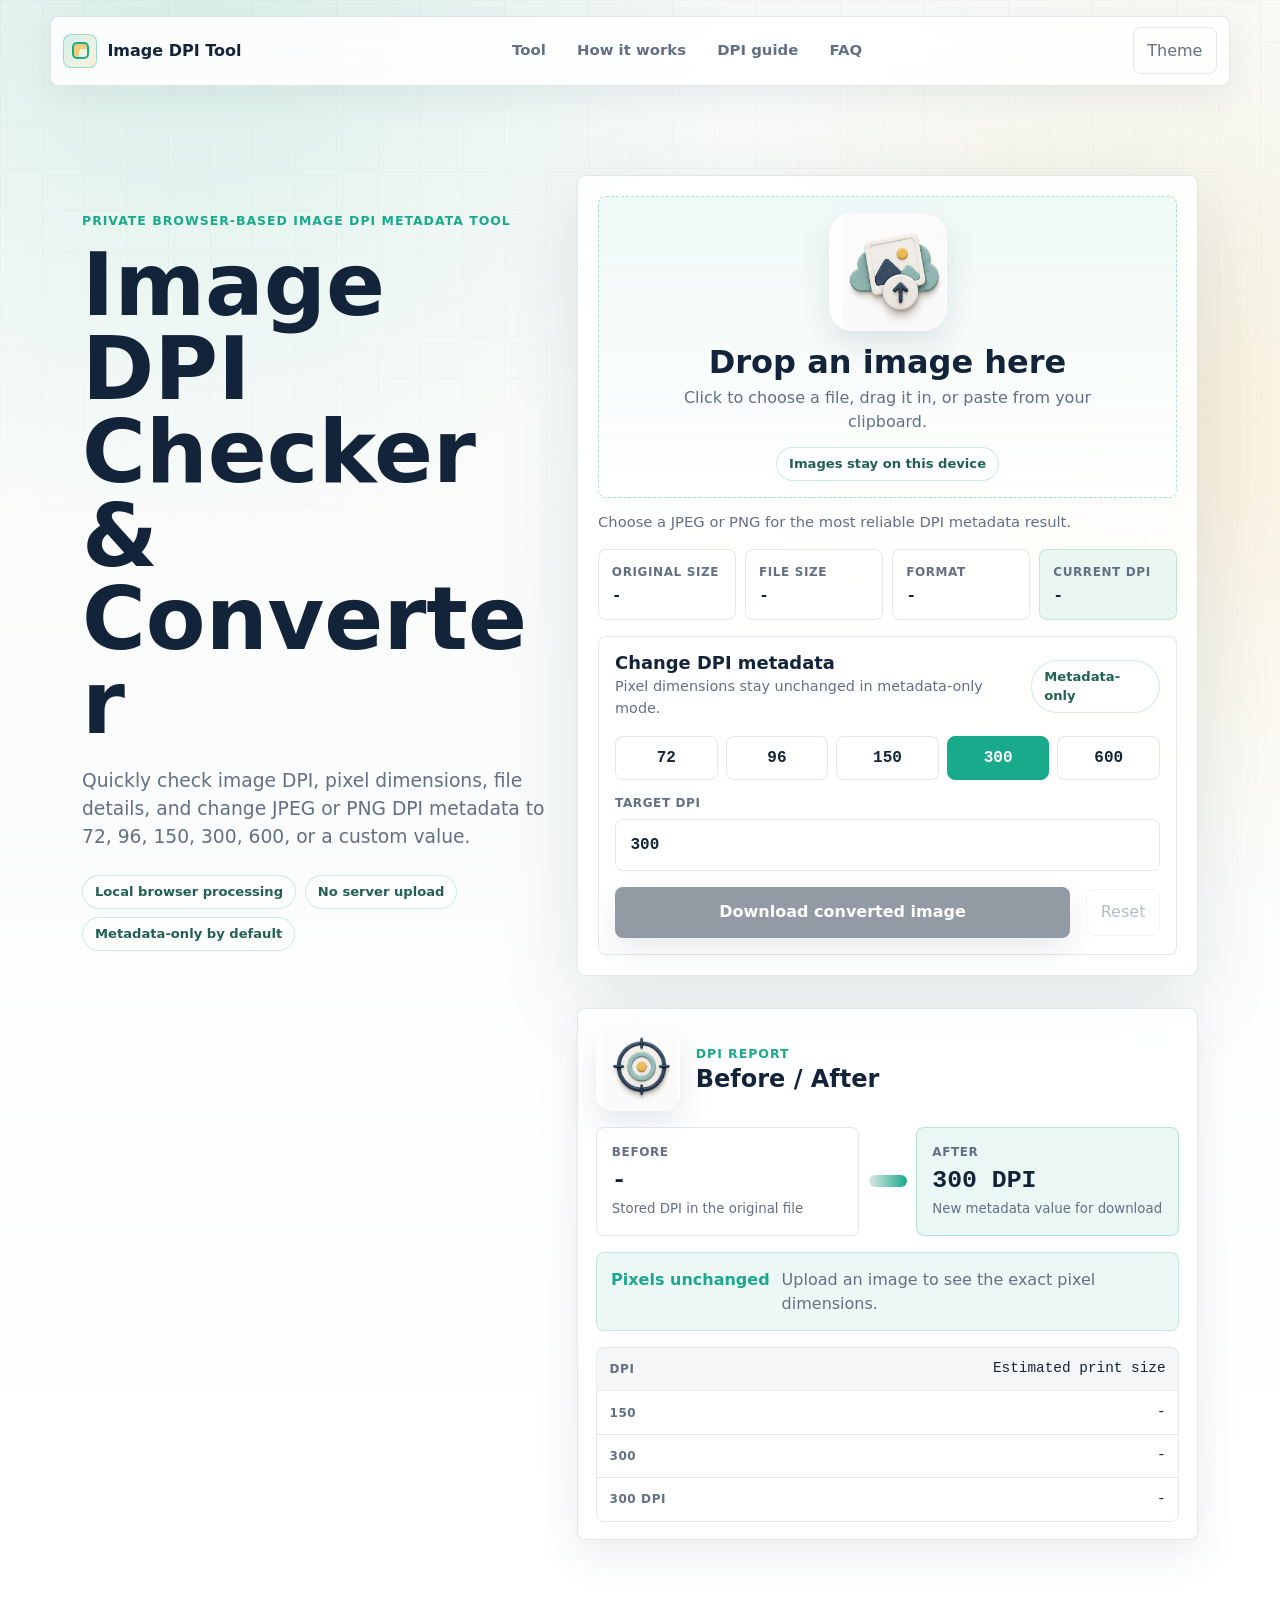
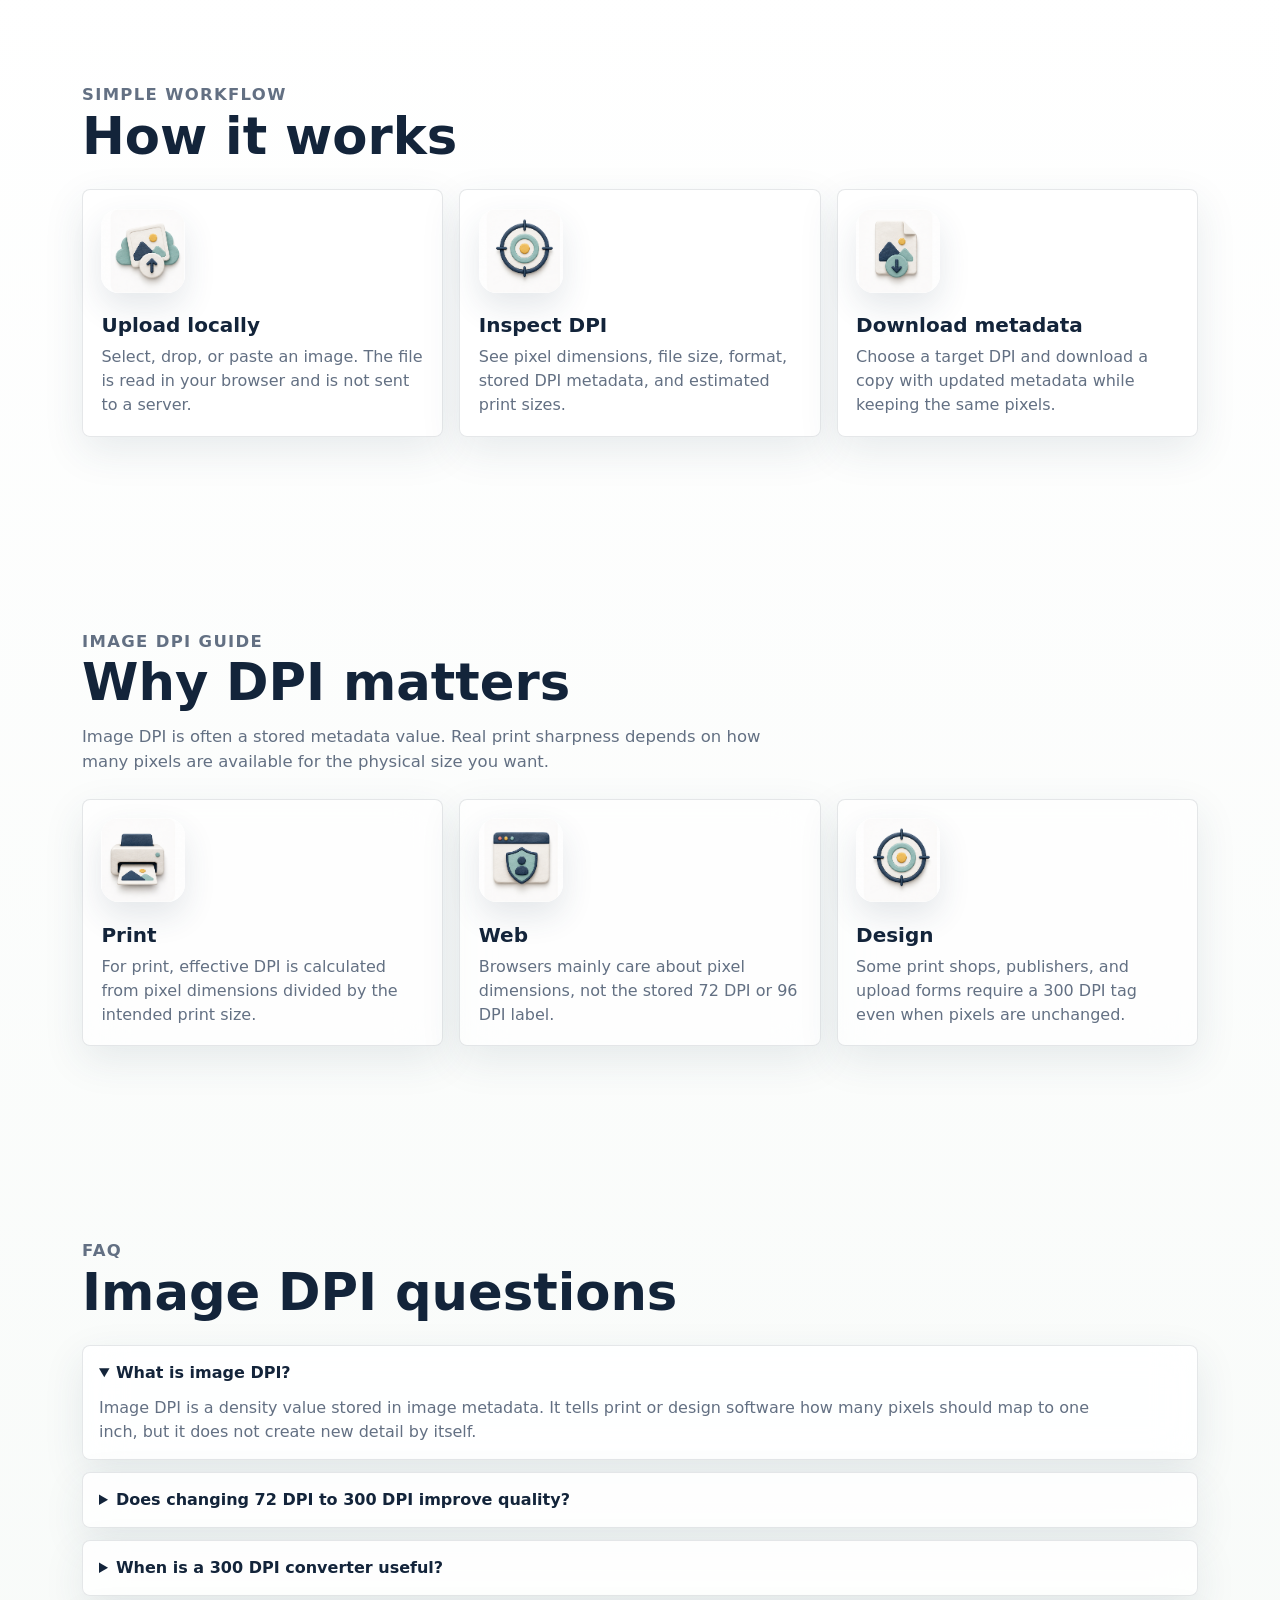
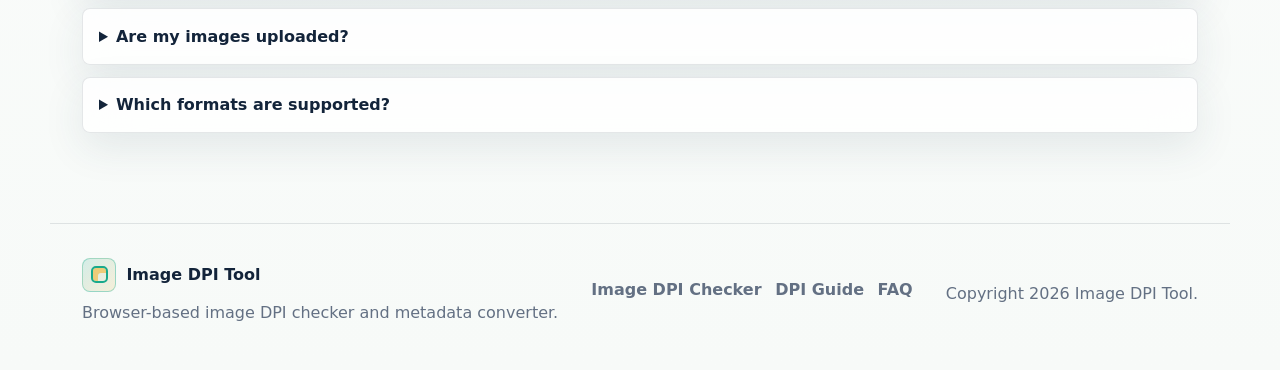
==== index.html @ 34517207 "first commit" ====
<!doctype html>
<html lang="en">
  <head>
    <meta charset="utf-8" />
    <meta name="viewport" content="width=device-width, initial-scale=1" />
    <title>Image DPI Checker & Converter - Browser Based Image DPI Tool</title>
    <meta
      name="description"
      content="Check image DPI, pixel size, print size, and change JPEG or PNG DPI metadata in your browser. Private, fast, and no upload required."
    />
    <meta name="robots" content="index,follow" />
    <meta property="og:title" content="Image DPI Checker & Converter" />
    <meta
      property="og:description"
      content="Check and change image DPI metadata locally in your browser."
    />
    <meta property="og:type" content="website" />
    <link rel="preload" href="assets/icons/upload-image.png" as="image" />
    <link rel="stylesheet" href="assets/styles.css" />
  </head>
  <body>
    <a class="skip-link" href="#tool">Skip to image DPI tool</a>

    <header class="site-header">
      <nav class="nav-shell" aria-label="Main navigation">
        <a class="brand" href="#" aria-label="Image DPI Tool home">
          <span class="brand-mark" aria-hidden="true">
            <span></span>
          </span>
          <span>Image DPI Tool</span>
        </a>
        <div class="nav-links" aria-label="Page sections">
          <a href="#tool">Tool</a>
          <a href="#how">How it works</a>
          <a href="#dpi">DPI guide</a>
          <a href="#faq">FAQ</a>
        </div>
        <button class="theme-button" type="button" id="themeToggle" aria-label="Toggle dark theme">
          Theme
        </button>
      </nav>
    </header>

    <main>
      <section class="hero-section" id="tool" aria-labelledby="heroTitle">
        <div class="hero-copy reveal">
          <p class="eyebrow">Private browser-based image DPI metadata tool</p>
          <h1 id="heroTitle">Image DPI Checker &amp; Converter</h1>
          <p class="hero-lede">
            Quickly check image DPI, pixel dimensions, file details, and change JPEG or PNG DPI metadata to
            72, 96, 150, 300, 600, or a custom value.
          </p>
          <div class="trust-row" aria-label="Privacy and processing details">
            <span>Local browser processing</span>
            <span>No server upload</span>
            <span>Metadata-only by default</span>
          </div>
        </div>

        <section class="tool-card reveal" aria-label="Upload image DPI tool">
          <div
            class="drop-zone"
            id="dropZone"
            tabindex="0"
            role="button"
            aria-label="Choose, drop, or paste an image"
          >
            <input id="fileInput" type="file" accept="image/*" hidden />
            <div class="upload-empty" id="uploadEmpty">
              <span class="art-icon art-upload" aria-hidden="true"></span>
              <div>
                <h2>Drop an image here</h2>
                <p>Click to choose a file, drag it in, or paste from your clipboard.</p>
              </div>
              <span class="privacy-chip">Images stay on this device</span>
            </div>
            <div class="upload-preview is-hidden" id="uploadPreview">
              <img id="previewImage" alt="Selected image preview" />
              <div class="preview-copy">
                <span class="file-name" id="fileName">No file selected</span>
                <span class="file-note" id="fileNote">Ready to inspect image DPI metadata.</span>
              </div>
            </div>
          </div>

          <div class="status-line" id="statusLine" role="status" aria-live="polite">
            Choose a JPEG or PNG for the most reliable DPI metadata result.
          </div>

          <div class="metrics-grid" aria-label="Image information">
            <div class="metric">
              <span>Original size</span>
              <strong id="dimensionValue">-</strong>
            </div>
            <div class="metric">
              <span>File size</span>
              <strong id="fileSizeValue">-</strong>
            </div>
            <div class="metric">
              <span>Format</span>
              <strong id="formatValue">-</strong>
            </div>
            <div class="metric metric-accent">
              <span>Current DPI</span>
              <strong id="dpiValue">-</strong>
            </div>
          </div>

          <div class="convert-panel">
            <div class="panel-heading">
              <div>
                <h2>Change DPI metadata</h2>
                <p>Pixel dimensions stay unchanged in metadata-only mode.</p>
              </div>
              <span class="mode-pill">Metadata-only</span>
            </div>

            <div class="dpi-controls" aria-label="Target DPI presets">
              <button class="dpi-preset" type="button" data-dpi="72">72</button>
              <button class="dpi-preset" type="button" data-dpi="96">96</button>
              <button class="dpi-preset" type="button" data-dpi="150">150</button>
              <button class="dpi-preset is-active" type="button" data-dpi="300">300</button>
              <button class="dpi-preset" type="button" data-dpi="600">600</button>
            </div>

            <label class="dpi-input-wrap" for="dpiInput">
              <span>Target DPI</span>
              <input id="dpiInput" type="number" inputmode="numeric" min="1" max="2400" value="300" />
            </label>

            <div class="action-row">
              <button class="primary-button" type="button" id="downloadButton" disabled>
                Download converted image
              </button>
              <button class="ghost-button" type="button" id="resetButton" disabled>Reset</button>
            </div>
          </div>
        </section>

        <section class="result-card reveal" aria-label="Before and after DPI result">
          <div class="result-head">
            <span class="art-icon art-target" aria-hidden="true"></span>
            <div>
              <p class="eyebrow">DPI report</p>
              <h2>Before / After</h2>
            </div>
          </div>

          <div class="compare-grid">
            <div class="compare-box">
              <span>Before</span>
              <strong id="beforeDpi">-</strong>
              <small>Stored DPI in the original file</small>
            </div>
            <div class="compare-arrow" aria-hidden="true"></div>
            <div class="compare-box compare-after">
              <span>After</span>
              <strong id="afterDpi">300 DPI</strong>
              <small>New metadata value for download</small>
            </div>
          </div>

          <div class="truth-note">
            <strong>Pixels unchanged</strong>
            <span id="pixelTruth">Upload an image to see the exact pixel dimensions.</span>
          </div>

          <div class="print-table" aria-label="Estimated print sizes">
            <div class="print-row print-heading">
              <span>DPI</span>
              <span>Estimated print size</span>
            </div>
            <div class="print-row">
              <span>150</span>
              <span id="print150">-</span>
            </div>
            <div class="print-row">
              <span>300</span>
              <span id="print300">-</span>
            </div>
            <div class="print-row">
              <span id="targetPrintLabel">Target</span>
              <span id="printTarget">-</span>
            </div>
          </div>
        </section>
      </section>

      <section class="content-section process-section" id="how" aria-labelledby="howTitle">
        <div class="section-heading reveal">
          <p class="eyebrow">Simple workflow</p>
          <h2 id="howTitle">How it works</h2>
        </div>
        <div class="step-grid">
          <article class="info-card reveal">
            <span class="art-icon art-upload" aria-hidden="true"></span>
            <h3>Upload locally</h3>
            <p>Select, drop, or paste an image. The file is read in your browser and is not sent to a server.</p>
          </article>
          <article class="info-card reveal">
            <span class="art-icon art-target" aria-hidden="true"></span>
            <h3>Inspect DPI</h3>
            <p>See pixel dimensions, file size, format, stored DPI metadata, and estimated print sizes.</p>
          </article>
          <article class="info-card reveal">
            <span class="art-icon art-download" aria-hidden="true"></span>
            <h3>Download metadata</h3>
            <p>Choose a target DPI and download a copy with updated metadata while keeping the same pixels.</p>
          </article>
        </div>
      </section>

      <section class="content-section split-section" id="dpi" aria-labelledby="dpiTitle">
        <div class="section-heading reveal">
          <p class="eyebrow">Image DPI guide</p>
          <h2 id="dpiTitle">Why DPI matters</h2>
          <p>
            Image DPI is often a stored metadata value. Real print sharpness depends on how many pixels are
            available for the physical size you want.
          </p>
        </div>
        <div class="use-grid">
          <article class="use-card reveal">
            <span class="art-icon art-print" aria-hidden="true"></span>
            <h3>Print</h3>
            <p>For print, effective DPI is calculated from pixel dimensions divided by the intended print size.</p>
          </article>
          <article class="use-card reveal">
            <span class="art-icon art-privacy" aria-hidden="true"></span>
            <h3>Web</h3>
            <p>Browsers mainly care about pixel dimensions, not the stored 72 DPI or 96 DPI label.</p>
          </article>
          <article class="use-card reveal">
            <span class="art-icon art-target" aria-hidden="true"></span>
            <h3>Design</h3>
            <p>Some print shops, publishers, and upload forms require a 300 DPI tag even when pixels are unchanged.</p>
          </article>
        </div>
      </section>

      <section class="content-section faq-section" id="faq" aria-labelledby="faqTitle">
        <div class="section-heading reveal">
          <p class="eyebrow">FAQ</p>
          <h2 id="faqTitle">Image DPI questions</h2>
        </div>
        <div class="faq-list">
          <details class="reveal" open>
            <summary>What is image DPI?</summary>
            <p>
              Image DPI is a density value stored in image metadata. It tells print or design software how many
              pixels should map to one inch, but it does not create new detail by itself.
            </p>
          </details>
          <details class="reveal">
            <summary>Does changing 72 DPI to 300 DPI improve quality?</summary>
            <p>
              No. Metadata-only DPI conversion changes the label, not the pixels. A sharper print usually needs
              more pixels or a smaller physical print size.
            </p>
          </details>
          <details class="reveal">
            <summary>When is a 300 DPI converter useful?</summary>
            <p>
              It is useful when a printer, submission form, or design workflow requires a 300 DPI metadata tag and
              your image already has enough pixels for the intended print size.
            </p>
          </details>
          <details class="reveal">
            <summary>Are my images uploaded?</summary>
            <p>
              No. This page reads and rewrites supported image files in the browser. The image does not need to
              leave your device.
            </p>
          </details>
          <details class="reveal">
            <summary>Which formats are supported?</summary>
            <p>
              DPI checking works best for JPEG and PNG. Metadata-only DPI conversion currently supports JPEG and
              PNG. Other formats can be previewed, but DPI metadata may not be reliably readable in the browser.
            </p>
          </details>
        </div>
      </section>
    </main>

    <footer class="site-footer">
      <div>
        <a class="brand footer-brand" href="#">
          <span class="brand-mark" aria-hidden="true"><span></span></span>
          <span>Image DPI Tool</span>
        </a>
        <p>Browser-based image DPI checker and metadata converter.</p>
      </div>
      <div class="footer-links">
        <a href="#tool">Image DPI Checker</a>
        <a href="#dpi">DPI Guide</a>
        <a href="#faq">FAQ</a>
      </div>
      <p class="copyright">Copyright <span id="year"></span> Image DPI Tool.</p>
    </footer>

    <script src="assets/vendor/gsap.min.js"></script>
    <script src="assets/dpi-tools.js"></script>
    <script src="assets/app.js"></script>
  </body>
</html>
---- assets/styles.css ----
:root {
  color-scheme: light;
  --bg: #f7faf8;
  --bg-2: #eef8f4;
  --surface: rgba(255, 255, 255, 0.84);
  --surface-strong: #ffffff;
  --ink: #13243a;
  --muted: #637083;
  --soft: #dce8e3;
  --line: rgba(19, 36, 58, 0.11);
  --accent: #19a98b;
  --accent-2: #f1b93f;
  --accent-3: #e77f69;
  --shadow: 0 24px 80px rgba(38, 66, 91, 0.13);
  --shadow-soft: 0 14px 40px rgba(38, 66, 91, 0.1);
  --radius: 8px;
  --font: ui-sans-serif, system-ui, -apple-system, BlinkMacSystemFont, "Segoe UI", sans-serif;
  --mono: "SFMono-Regular", Consolas, "Liberation Mono", monospace;
}

:root.theme-dark {
  color-scheme: dark;
  --bg: #101823;
  --bg-2: #12251f;
  --surface: rgba(20, 31, 43, 0.84);
  --surface-strong: #162231;
  --ink: #f4f8fb;
  --muted: #b3c0ca;
  --soft: #243648;
  --line: rgba(255, 255, 255, 0.13);
  --accent: #54d6ba;
  --accent-2: #ffd36a;
  --accent-3: #ff9b84;
  --shadow: 0 24px 90px rgba(0, 0, 0, 0.3);
  --shadow-soft: 0 14px 48px rgba(0, 0, 0, 0.24);
}

* {
  box-sizing: border-box;
}

html {
  scroll-behavior: smooth;
}

body {
  margin: 0;
  min-width: 320px;
  background:
    radial-gradient(circle at 15% 0%, rgba(25, 169, 139, 0.13), transparent 34rem),
    radial-gradient(circle at 90% 12%, rgba(241, 185, 63, 0.16), transparent 30rem),
    linear-gradient(180deg, var(--bg) 0%, #ffffff 44%, var(--bg) 100%);
  color: var(--ink);
  font-family: var(--font);
  line-height: 1.5;
  text-rendering: optimizeLegibility;
}

body::before {
  position: fixed;
  inset: 0;
  z-index: -1;
  pointer-events: none;
  content: "";
  background-image:
    linear-gradient(rgba(19, 36, 58, 0.025) 1px, transparent 1px),
    linear-gradient(90deg, rgba(19, 36, 58, 0.025) 1px, transparent 1px);
  background-size: 42px 42px;
  mask-image: linear-gradient(to bottom, black, transparent 76%);
}

a {
  color: inherit;
  text-decoration: none;
}

button,
input {
  font: inherit;
}

button {
  cursor: pointer;
}

button:focus-visible,
input:focus-visible,
a:focus-visible,
.drop-zone:focus-visible,
summary:focus-visible {
  outline: 3px solid rgba(25, 169, 139, 0.45);
  outline-offset: 3px;
}

.skip-link {
  position: fixed;
  left: 1rem;
  top: 1rem;
  z-index: 100;
  transform: translateY(-150%);
  border-radius: var(--radius);
  background: var(--ink);
  color: var(--surface-strong);
  padding: 0.7rem 1rem;
}

.skip-link:focus {
  transform: translateY(0);
}

.site-header {
  position: sticky;
  top: 0;
  z-index: 50;
  padding: 1rem clamp(1rem, 3vw, 2rem) 0;
}

.nav-shell {
  display: flex;
  align-items: center;
  justify-content: space-between;
  gap: 1rem;
  max-width: 1180px;
  margin: 0 auto;
  border: 1px solid var(--line);
  border-radius: var(--radius);
  background: var(--surface);
  box-shadow: 0 10px 36px rgba(38, 66, 91, 0.08);
  padding: 0.65rem 0.75rem;
  backdrop-filter: blur(18px);
  -webkit-backdrop-filter: blur(18px);
}

.brand {
  display: inline-flex;
  align-items: center;
  gap: 0.65rem;
  min-height: 44px;
  color: var(--ink);
  font-weight: 800;
  letter-spacing: 0;
}

.brand-mark {
  display: grid;
  place-items: center;
  width: 34px;
  height: 34px;
  border: 1px solid rgba(25, 169, 139, 0.35);
  border-radius: 8px;
  background: linear-gradient(135deg, rgba(25, 169, 139, 0.16), rgba(241, 185, 63, 0.17));
}

.brand-mark span {
  width: 17px;
  height: 17px;
  border: 2px solid var(--accent);
  border-radius: 5px;
  box-shadow: inset 5px 5px 0 rgba(241, 185, 63, 0.64);
}

.nav-links {
  display: flex;
  align-items: center;
  gap: 0.25rem;
  color: var(--muted);
  font-size: 0.93rem;
  font-weight: 650;
}

.nav-links a,
.theme-button,
.ghost-button {
  min-height: 44px;
  border: 0;
  border-radius: var(--radius);
  background: transparent;
  color: inherit;
  padding: 0.65rem 0.85rem;
  transition: background 180ms ease, color 180ms ease, transform 180ms ease;
}

.nav-links a:hover,
.theme-button:hover,
.ghost-button:hover {
  background: rgba(25, 169, 139, 0.09);
  color: var(--ink);
}

.theme-button {
  border: 1px solid var(--line);
  color: var(--muted);
}

.hero-section {
  display: grid;
  grid-template-columns: minmax(0, 0.88fr) minmax(360px, 1.18fr);
  gap: clamp(1rem, 3vw, 2rem);
  align-items: start;
  max-width: 1180px;
  margin: 0 auto;
  padding: clamp(3rem, 7vw, 6rem) clamp(1rem, 3vw, 2rem) 2.5rem;
}

.hero-copy {
  align-self: center;
  padding-top: 0.75rem;
}

.eyebrow {
  margin: 0 0 0.85rem;
  color: var(--accent);
  font-size: 0.78rem;
  font-weight: 800;
  letter-spacing: 0.08em;
  text-transform: uppercase;
}

h1,
h2,
h3,
p {
  overflow-wrap: anywhere;
}

h1 {
  max-width: 10ch;
  margin: 0;
  color: var(--ink);
  font-size: clamp(2.9rem, 6.8vw, 5.9rem);
  line-height: 0.96;
  letter-spacing: 0;
}

.hero-lede {
  max-width: 34rem;
  margin: 1.35rem 0 1.45rem;
  color: var(--muted);
  font-size: clamp(1.02rem, 1.7vw, 1.17rem);
}

.trust-row {
  display: flex;
  flex-wrap: wrap;
  gap: 0.55rem;
}

.trust-row span,
.privacy-chip,
.mode-pill {
  display: inline-flex;
  align-items: center;
  min-height: 34px;
  border: 1px solid rgba(25, 169, 139, 0.22);
  border-radius: 999px;
  background: rgba(255, 255, 255, 0.65);
  color: #216052;
  padding: 0.35rem 0.75rem;
  font-size: 0.82rem;
  font-weight: 750;
}

:root.theme-dark .trust-row span,
:root.theme-dark .privacy-chip,
:root.theme-dark .mode-pill {
  background: rgba(84, 214, 186, 0.09);
  color: #b9fff1;
}

.tool-card,
.result-card,
.info-card,
.use-card,
.faq-list details {
  border: 1px solid var(--line);
  border-radius: var(--radius);
  background: var(--surface);
  box-shadow: var(--shadow-soft);
  backdrop-filter: blur(20px);
  -webkit-backdrop-filter: blur(20px);
}

.tool-card {
  padding: clamp(1rem, 2vw, 1.25rem);
  box-shadow: var(--shadow);
}

.drop-zone {
  min-height: 294px;
  border: 1.5px dashed rgba(25, 169, 139, 0.34);
  border-radius: var(--radius);
  background:
    linear-gradient(180deg, rgba(25, 169, 139, 0.07), transparent),
    rgba(255, 255, 255, 0.62);
  padding: 1rem;
  transition: border-color 200ms ease, background 200ms ease, transform 200ms ease, box-shadow 200ms ease;
}

.drop-zone:hover,
.drop-zone.is-dragging {
  border-color: var(--accent);
  background:
    linear-gradient(180deg, rgba(25, 169, 139, 0.12), transparent),
    rgba(255, 255, 255, 0.78);
  box-shadow: inset 0 0 0 1px rgba(25, 169, 139, 0.12);
  transform: translateY(-2px);
}

.upload-empty,
.upload-preview {
  display: grid;
  min-height: 262px;
  place-items: center;
  text-align: center;
}

.upload-empty {
  gap: 0.85rem;
}

.upload-empty h2 {
  margin: 0;
  font-size: clamp(1.45rem, 3vw, 2rem);
  line-height: 1.1;
}

.upload-empty p,
.status-line,
.panel-heading p,
.compare-box small,
.truth-note span,
.section-heading p,
.info-card p,
.use-card p,
.faq-list p,
.site-footer p {
  color: var(--muted);
}

.upload-empty p {
  max-width: 28rem;
  margin: 0.35rem auto 0;
}

.upload-preview {
  grid-template-columns: minmax(0, 190px) minmax(0, 1fr);
  gap: 1rem;
  min-height: 262px;
  text-align: left;
}

.upload-preview img {
  width: 100%;
  aspect-ratio: 1;
  border-radius: var(--radius);
  object-fit: cover;
  border: 1px solid var(--line);
  background: var(--surface-strong);
}

.preview-copy {
  min-width: 0;
}

.file-name {
  display: block;
  color: var(--ink);
  font-weight: 850;
}

.file-note {
  display: block;
  margin-top: 0.45rem;
  color: var(--muted);
}

.is-hidden {
  display: none !important;
}

.status-line {
  min-height: 22px;
  margin: 0.8rem 0 1rem;
  font-size: 0.92rem;
}

.status-line[data-tone="success"] {
  color: #247a67;
}

.status-line[data-tone="error"] {
  color: #b84d3d;
}

.metrics-grid {
  display: grid;
  grid-template-columns: repeat(4, minmax(0, 1fr));
  gap: 0.6rem;
}

.metric {
  min-width: 0;
  border: 1px solid var(--line);
  border-radius: var(--radius);
  background: rgba(255, 255, 255, 0.58);
  padding: 0.8rem;
}

.metric span,
.compare-box span,
.print-row span:first-child,
.dpi-input-wrap span {
  display: block;
  color: var(--muted);
  font-size: 0.75rem;
  font-weight: 800;
  letter-spacing: 0.05em;
  text-transform: uppercase;
}

.metric strong,
.compare-box strong {
  display: block;
  margin-top: 0.35rem;
  color: var(--ink);
  font-family: var(--mono);
  font-size: clamp(0.92rem, 1.3vw, 1.08rem);
  font-variant-numeric: tabular-nums;
  line-height: 1.2;
}

.metric-accent {
  background: rgba(25, 169, 139, 0.09);
  border-color: rgba(25, 169, 139, 0.2);
}

.convert-panel {
  margin-top: 1rem;
  border: 1px solid var(--line);
  border-radius: var(--radius);
  background: rgba(255, 255, 255, 0.56);
  padding: 1rem;
}

.panel-heading,
.action-row,
.result-head,
.site-footer,
.print-row {
  display: flex;
  align-items: center;
  justify-content: space-between;
  gap: 1rem;
}

.panel-heading h2,
.result-head h2,
.section-heading h2,
.info-card h3,
.use-card h3 {
  margin: 0;
  line-height: 1.12;
  letter-spacing: 0;
}

.panel-heading h2 {
  font-size: 1.12rem;
}

.panel-heading p {
  margin: 0.2rem 0 0;
  font-size: 0.9rem;
}

.dpi-controls {
  display: grid;
  grid-template-columns: repeat(5, minmax(0, 1fr));
  gap: 0.5rem;
  margin-top: 1rem;
}

.dpi-preset {
  min-height: 44px;
  border: 1px solid var(--line);
  border-radius: var(--radius);
  background: var(--surface-strong);
  color: var(--ink);
  font-family: var(--mono);
  font-weight: 800;
  transition: transform 160ms ease, border-color 160ms ease, background 160ms ease, color 160ms ease;
}

.dpi-preset:hover {
  transform: translateY(-1px);
  border-color: rgba(25, 169, 139, 0.4);
}

.dpi-preset.is-active {
  border-color: var(--accent);
  background: var(--accent);
  color: white;
}

.dpi-input-wrap {
  display: grid;
  gap: 0.45rem;
  margin-top: 0.9rem;
}

.dpi-input-wrap input {
  width: 100%;
  min-height: 48px;
  border: 1px solid var(--line);
  border-radius: var(--radius);
  background: var(--surface-strong);
  color: var(--ink);
  padding: 0.8rem 0.9rem;
  font-family: var(--mono);
  font-weight: 800;
}

.action-row {
  margin-top: 1rem;
}

.primary-button {
  display: inline-flex;
  align-items: center;
  justify-content: center;
  min-height: 48px;
  width: 100%;
  border: 0;
  border-radius: var(--radius);
  background: var(--ink);
  color: #ffffff;
  padding: 0.85rem 1rem;
  font-weight: 850;
  box-shadow: 0 13px 32px rgba(19, 36, 58, 0.2);
  transition: transform 160ms ease, box-shadow 160ms ease, opacity 160ms ease;
}

.primary-button:not(:disabled):hover {
  transform: translateY(-1px);
  box-shadow: 0 16px 36px rgba(19, 36, 58, 0.25);
}

.primary-button:disabled,
.ghost-button:disabled {
  cursor: not-allowed;
  opacity: 0.46;
}

.ghost-button {
  flex: 0 0 auto;
  border: 1px solid var(--line);
  color: var(--muted);
}

.result-card {
  grid-column: 2;
  padding: 1.1rem;
}

.result-head {
  justify-content: flex-start;
}

.result-head .eyebrow {
  margin-bottom: 0.15rem;
}

.compare-grid {
  display: grid;
  grid-template-columns: minmax(0, 1fr) 38px minmax(0, 1fr);
  align-items: center;
  gap: 0.6rem;
  margin-top: 1rem;
}

.compare-box {
  min-width: 0;
  border: 1px solid var(--line);
  border-radius: var(--radius);
  background: rgba(255, 255, 255, 0.56);
  padding: 0.95rem;
}

.compare-box strong {
  font-size: clamp(1.2rem, 2vw, 1.55rem);
}

.compare-after {
  border-color: rgba(25, 169, 139, 0.24);
  background: rgba(25, 169, 139, 0.09);
}

.compare-arrow {
  width: 38px;
  height: 12px;
  border-radius: 999px;
  background: linear-gradient(90deg, var(--soft), var(--accent));
}

.truth-note {
  display: grid;
  grid-template-columns: auto 1fr;
  gap: 0.45rem 0.75rem;
  margin-top: 1rem;
  border: 1px solid rgba(25, 169, 139, 0.2);
  border-radius: var(--radius);
  background: rgba(25, 169, 139, 0.08);
  padding: 0.9rem;
}

.truth-note strong {
  color: var(--accent);
}

.print-table {
  margin-top: 1rem;
  overflow: hidden;
  border: 1px solid var(--line);
  border-radius: var(--radius);
}

.print-row {
  min-height: 42px;
  padding: 0.65rem 0.8rem;
  border-top: 1px solid var(--line);
  background: rgba(255, 255, 255, 0.45);
}

.print-row:first-child {
  border-top: 0;
}

.print-row span:last-child {
  color: var(--ink);
  font-family: var(--mono);
  font-size: 0.9rem;
  font-variant-numeric: tabular-nums;
  text-align: right;
}

.print-heading {
  background: rgba(19, 36, 58, 0.04);
}

.content-section {
  max-width: 1180px;
  margin: 0 auto;
  padding: clamp(2.8rem, 7vw, 5.6rem) clamp(1rem, 3vw, 2rem);
}

.section-heading {
  max-width: 44rem;
  margin-bottom: 1.5rem;
}

.section-heading h2 {
  font-size: clamp(2rem, 4vw, 3.2rem);
}

.section-heading p {
  margin: 0.85rem 0 0;
  font-size: 1.03rem;
}

.step-grid,
.use-grid {
  display: grid;
  grid-template-columns: repeat(3, minmax(0, 1fr));
  gap: 1rem;
}

.info-card,
.use-card {
  padding: 1.15rem;
}

.info-card h3,
.use-card h3 {
  margin-top: 0.9rem;
  font-size: 1.25rem;
}

.info-card p,
.use-card p {
  margin: 0.55rem 0 0;
}

.use-card {
  background: rgba(255, 255, 255, 0.62);
}

.faq-list {
  display: grid;
  gap: 0.75rem;
}

.faq-list details {
  padding: 0.95rem 1rem;
}

.faq-list summary {
  cursor: pointer;
  color: var(--ink);
  font-weight: 820;
}

.faq-list p {
  margin: 0.65rem 0 0;
  max-width: 62rem;
}

.site-footer {
  max-width: 1180px;
  margin: 0 auto;
  padding: 2rem clamp(1rem, 3vw, 2rem) 2.8rem;
  border-top: 1px solid var(--line);
}

.footer-brand {
  min-height: 38px;
}

.site-footer p {
  margin: 0.45rem 0 0;
}

.footer-links {
  display: flex;
  flex-wrap: wrap;
  justify-content: center;
  gap: 0.85rem;
  color: var(--muted);
  font-weight: 700;
}

.footer-links a:hover {
  color: var(--ink);
}

.copyright {
  text-align: right;
}

.art-icon {
  display: inline-block;
  width: 84px;
  height: 84px;
  border-radius: 18px;
  background-position: center;
  background-repeat: no-repeat;
  background-size: cover;
  box-shadow: 0 14px 32px rgba(38, 66, 91, 0.12);
}

.upload-empty .art-icon {
  width: 118px;
  height: 118px;
  border-radius: 24px;
}

.art-upload {
  background-image: url("icons/upload-image.png");
}

.art-target {
  background-image: url("icons/dpi-target.png");
}

.art-privacy {
  background-image: url("icons/browser-privacy.png");
}

.art-download {
  background-image: url("icons/download-file.png");
}

.art-print {
  background-image: url("icons/print-quality.png");
}

@media (max-width: 980px) {
  .hero-section {
    grid-template-columns: 1fr;
  }

  .hero-copy {
    text-align: center;
  }

  h1,
  .hero-lede {
    margin-left: auto;
    margin-right: auto;
  }

  .trust-row {
    justify-content: center;
  }

  .result-card {
    grid-column: auto;
  }
}

@media (max-width: 760px) {
  .site-header {
    padding: 0.65rem 0.65rem 0;
  }

  .nav-shell {
    flex-wrap: wrap;
  }

  .nav-links {
    order: 3;
    width: 100%;
    overflow-x: auto;
    padding-bottom: 0.15rem;
  }

  .nav-links a {
    flex: 0 0 auto;
  }

  .hero-section {
    padding-top: 2.4rem;
  }

  .upload-preview {
    grid-template-columns: 1fr;
    text-align: center;
  }

  .upload-preview img {
    max-width: 220px;
    margin: 0 auto;
  }

  .metrics-grid,
  .step-grid,
  .use-grid {
    grid-template-columns: 1fr;
  }

  .dpi-controls {
    grid-template-columns: repeat(3, minmax(0, 1fr));
  }

  .panel-heading,
  .action-row,
  .site-footer {
    align-items: stretch;
    flex-direction: column;
  }

  .mode-pill {
    align-self: flex-start;
  }

  .compare-grid {
    grid-template-columns: 1fr;
  }

  .compare-arrow {
    width: 12px;
    height: 30px;
    justify-self: center;
    background: linear-gradient(180deg, var(--soft), var(--accent));
  }

  .truth-note {
    grid-template-columns: 1fr;
  }

  .copyright {
    text-align: left;
  }
}

@media (max-width: 430px) {
  .brand span:last-child {
    max-width: 8.8rem;
  }

  h1 {
    font-size: clamp(2.45rem, 14vw, 3.1rem);
  }

  .tool-card,
  .result-card {
    padding: 0.85rem;
  }

  .drop-zone {
    min-height: 252px;
  }

  .upload-empty,
  .upload-preview {
    min-height: 220px;
  }

  .art-icon {
    width: 66px;
    height: 66px;
  }

  .upload-empty .art-icon {
    width: 92px;
    height: 92px;
  }
}

@media (prefers-reduced-motion: reduce) {
  *,
  *::before,
  *::after {
    scroll-behavior: auto !important;
    animation-duration: 0.01ms !important;
    animation-iteration-count: 1 !important;
    transition-duration: 0.01ms !important;
  }
}
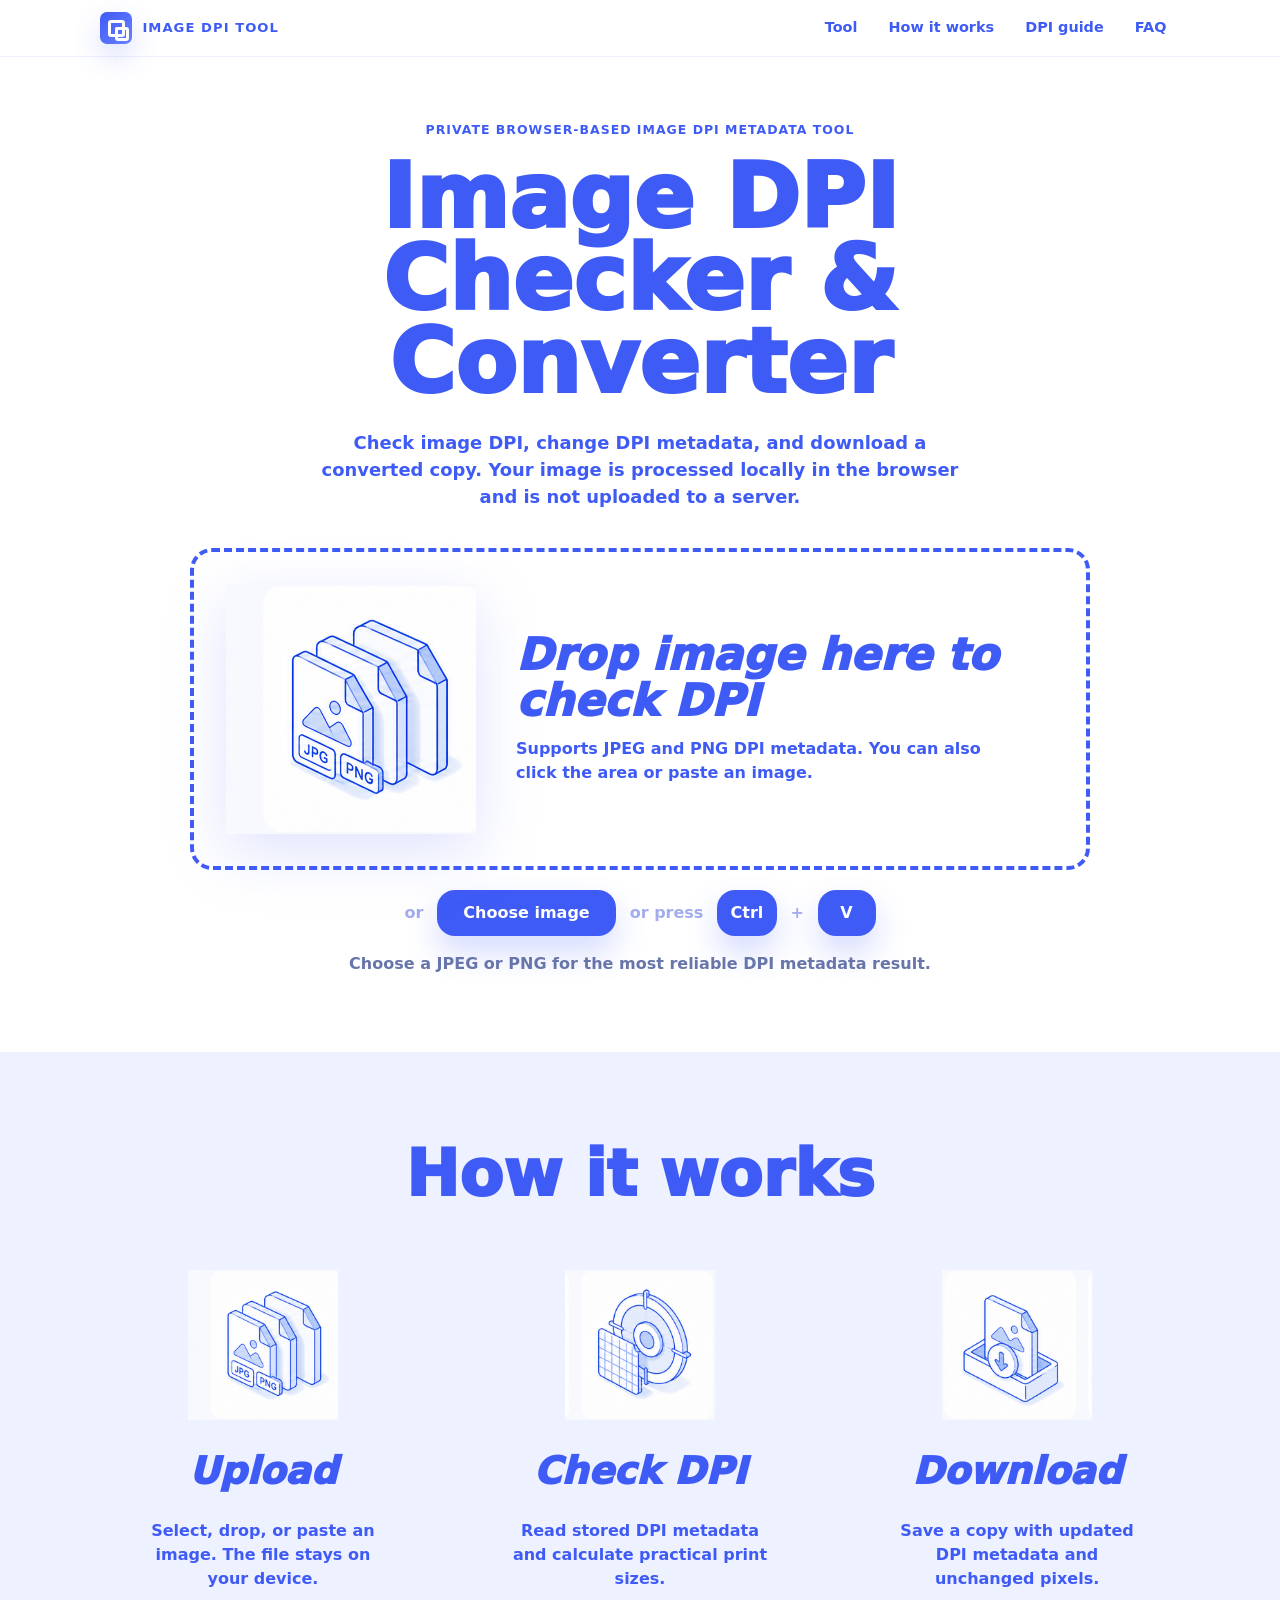
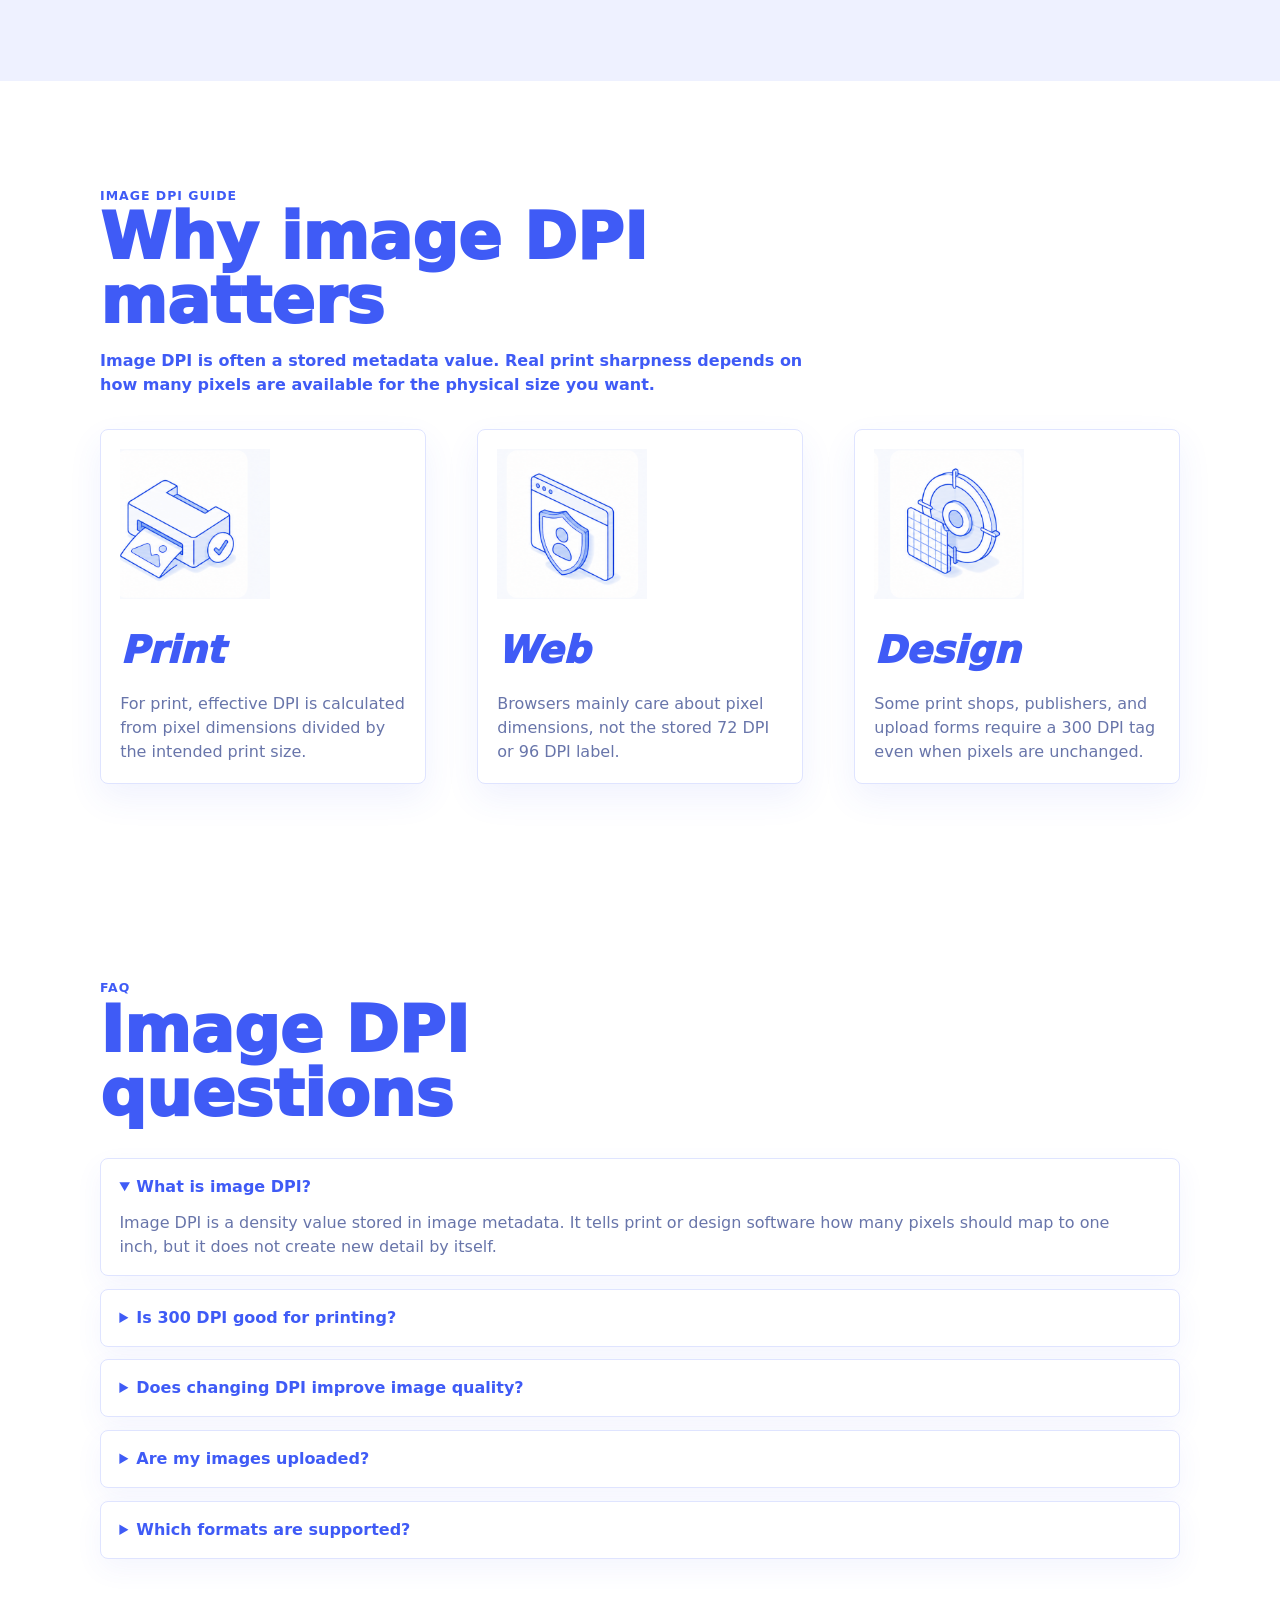
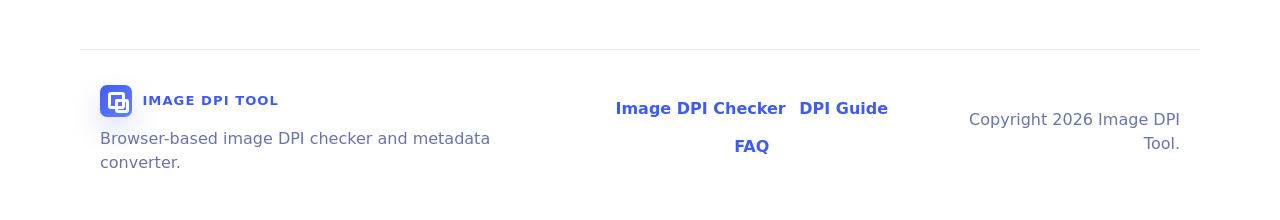
==== commit 13befb19: "feat: 重构UI" ====
--- a/index.html
+++ b/index.html
@@ -15,7 +15,7 @@
       content="Check and change image DPI metadata locally in your browser."
     />
     <meta property="og:type" content="website" />
-    <link rel="preload" href="assets/icons/upload-image.png" as="image" />
+    <link rel="preload" href="assets/icons/upload-files.png" as="image" />
     <link rel="stylesheet" href="assets/styles.css" />
   </head>
   <body>
@@ -25,7 +25,7 @@
       <nav class="nav-shell" aria-label="Main navigation">
         <a class="brand" href="#" aria-label="Image DPI Tool home">
           <span class="brand-mark" aria-hidden="true">
-            <span></span>
+            <span class="brand-mark-inner"></span>
           </span>
           <span>Image DPI Tool</span>
         </a>
@@ -35,9 +35,6 @@
           <a href="#dpi">DPI guide</a>
           <a href="#faq">FAQ</a>
         </div>
-        <button class="theme-button" type="button" id="themeToggle" aria-label="Toggle dark theme">
-          Theme
-        </button>
       </nav>
     </header>
 
@@ -47,17 +44,12 @@
           <p class="eyebrow">Private browser-based image DPI metadata tool</p>
           <h1 id="heroTitle">Image DPI Checker &amp; Converter</h1>
           <p class="hero-lede">
-            Quickly check image DPI, pixel dimensions, file details, and change JPEG or PNG DPI metadata to
-            72, 96, 150, 300, 600, or a custom value.
+            Check image DPI, change DPI metadata, and download a converted copy. Your image is processed
+            locally in the browser and is not uploaded to a server.
           </p>
-          <div class="trust-row" aria-label="Privacy and processing details">
-            <span>Local browser processing</span>
-            <span>No server upload</span>
-            <span>Metadata-only by default</span>
-          </div>
-        </div>
-
-        <section class="tool-card reveal" aria-label="Upload image DPI tool">
+        </div>
+
+        <section class="tool-stage reveal" aria-label="Image DPI upload and report">
           <div
             class="drop-zone"
             id="dropZone"
@@ -67,12 +59,11 @@
           >
             <input id="fileInput" type="file" accept="image/*" hidden />
             <div class="upload-empty" id="uploadEmpty">
-              <span class="art-icon art-upload" aria-hidden="true"></span>
+              <img class="upload-illustration" src="assets/icons/upload-files.png" alt="" aria-hidden="true" />
               <div>
-                <h2>Drop an image here</h2>
-                <p>Click to choose a file, drag it in, or paste from your clipboard.</p>
+                <h2>Drop image here to check DPI</h2>
+                <p>Supports JPEG and PNG DPI metadata. You can also click the area or paste an image.</p>
               </div>
-              <span class="privacy-chip">Images stay on this device</span>
             </div>
             <div class="upload-preview is-hidden" id="uploadPreview">
               <img id="previewImage" alt="Selected image preview" />
@@ -83,50 +74,126 @@
             </div>
           </div>
 
+          <div class="upload-actions" aria-label="Upload alternatives">
+            <span>or</span>
+            <span class="pick-pill">Choose image</span>
+            <span>or press</span>
+            <kbd>Ctrl</kbd>
+            <span>+</span>
+            <kbd>V</kbd>
+          </div>
+
           <div class="status-line" id="statusLine" role="status" aria-live="polite">
             Choose a JPEG or PNG for the most reliable DPI metadata result.
           </div>
 
-          <div class="metrics-grid" aria-label="Image information">
-            <div class="metric">
-              <span>Original size</span>
-              <strong id="dimensionValue">-</strong>
-            </div>
-            <div class="metric">
-              <span>File size</span>
-              <strong id="fileSizeValue">-</strong>
-            </div>
-            <div class="metric">
-              <span>Format</span>
-              <strong id="formatValue">-</strong>
-            </div>
-            <div class="metric metric-accent">
-              <span>Current DPI</span>
-              <strong id="dpiValue">-</strong>
-            </div>
-          </div>
-
-          <div class="convert-panel">
-            <div class="panel-heading">
-              <div>
-                <h2>Change DPI metadata</h2>
-                <p>Pixel dimensions stay unchanged in metadata-only mode.</p>
+          <section class="result-dashboard is-hidden" id="resultPanel" aria-label="Image DPI report">
+            <div class="report-top">
+              <div class="file-summary">
+                <img id="reportPreview" alt="" aria-hidden="true" />
+                <div>
+                  <p class="file-kicker">Loaded locally</p>
+                  <h2 id="reportFileName">Image file</h2>
+                  <p class="file-details">
+                    <span id="fileSizeValue">-</span>,
+                    <span id="formatValue">-</span>,
+                    <span id="dimensionValue">-</span>,
+                    current DPI: <strong id="dpiValue">-</strong>
+                  </p>
+                </div>
               </div>
-              <span class="mode-pill">Metadata-only</span>
-            </div>
-
-            <div class="dpi-controls" aria-label="Target DPI presets">
-              <button class="dpi-preset" type="button" data-dpi="72">72</button>
-              <button class="dpi-preset" type="button" data-dpi="96">96</button>
-              <button class="dpi-preset" type="button" data-dpi="150">150</button>
-              <button class="dpi-preset is-active" type="button" data-dpi="300">300</button>
-              <button class="dpi-preset" type="button" data-dpi="600">600</button>
-            </div>
-
-            <label class="dpi-input-wrap" for="dpiInput">
-              <span>Target DPI</span>
-              <input id="dpiInput" type="number" inputmode="numeric" min="1" max="2400" value="300" />
-            </label>
+
+              <div class="target-panel">
+                <div class="target-heading">
+                  <span>Target DPI</span>
+                  <strong id="afterDpi">300 DPI</strong>
+                </div>
+                <div class="dpi-controls" aria-label="Target DPI presets">
+                  <button class="dpi-preset" type="button" data-dpi="72">72</button>
+                  <button class="dpi-preset" type="button" data-dpi="96">96</button>
+                  <button class="dpi-preset" type="button" data-dpi="150">150</button>
+                  <button class="dpi-preset is-active" type="button" data-dpi="300">300</button>
+                  <button class="dpi-preset" type="button" data-dpi="600">600</button>
+                </div>
+                <label class="dpi-input-wrap" for="dpiInput">
+                  <span>Custom DPI</span>
+                  <input id="dpiInput" type="number" inputmode="numeric" min="1" max="2400" value="300" />
+                </label>
+              </div>
+            </div>
+
+            <div class="report-grid">
+              <article class="chart-panel">
+                <div class="report-heading">
+                  <span>DPI / print size</span>
+                  <strong>Estimated output</strong>
+                </div>
+                <div class="print-chart" aria-label="Estimated print sizes by DPI">
+                  <div class="chart-row">
+                    <span>72 DPI</span>
+                    <div class="bar-track"><i id="bar72"></i></div>
+                    <strong id="print72">-</strong>
+                  </div>
+                  <div class="chart-row">
+                    <span>150 DPI</span>
+                    <div class="bar-track"><i id="bar150"></i></div>
+                    <strong id="print150">-</strong>
+                  </div>
+                  <div class="chart-row">
+                    <span>300 DPI</span>
+                    <div class="bar-track"><i id="bar300"></i></div>
+                    <strong id="print300">-</strong>
+                  </div>
+                  <div class="chart-row">
+                    <span>600 DPI</span>
+                    <div class="bar-track"><i id="bar600"></i></div>
+                    <strong id="print600">-</strong>
+                  </div>
+                  <div class="chart-row chart-row-active">
+                    <span id="targetPrintLabel">Target</span>
+                    <div class="bar-track"><i id="barTarget"></i></div>
+                    <strong id="printTarget">-</strong>
+                  </div>
+                </div>
+              </article>
+
+              <article class="table-panel">
+                <div class="report-heading">
+                  <span>DPI conversion</span>
+                  <strong>Metadata only</strong>
+                </div>
+                <table class="conversion-table">
+                  <thead>
+                    <tr>
+                      <th>Before</th>
+                      <th>After</th>
+                      <th>Pixels</th>
+                      <th>Status</th>
+                    </tr>
+                  </thead>
+                  <tbody>
+                    <tr>
+                      <td id="beforeDpi">-</td>
+                      <td id="tableAfterDpi">300 DPI</td>
+                      <td>Unchanged</td>
+                      <td>Ready</td>
+                    </tr>
+                    <tr>
+                      <td>Quality</td>
+                      <td colspan="3">Changing DPI metadata does not add pixels or improve detail.</td>
+                    </tr>
+                    <tr>
+                      <td>Privacy</td>
+                      <td colspan="3">The file is read and rewritten in this browser.</td>
+                    </tr>
+                  </tbody>
+                </table>
+                <div class="truth-note">
+                  <strong>Pixels unchanged</strong>
+                  <span id="pixelTruth">Upload an image to see the exact pixel dimensions.</span>
+                </div>
+              </article>
+            </div>
 
             <div class="action-row">
               <button class="primary-button" type="button" id="downloadButton" disabled>
@@ -134,86 +201,39 @@
               </button>
               <button class="ghost-button" type="button" id="resetButton" disabled>Reset</button>
             </div>
-          </div>
-        </section>
-
-        <section class="result-card reveal" aria-label="Before and after DPI result">
-          <div class="result-head">
-            <span class="art-icon art-target" aria-hidden="true"></span>
-            <div>
-              <p class="eyebrow">DPI report</p>
-              <h2>Before / After</h2>
-            </div>
-          </div>
-
-          <div class="compare-grid">
-            <div class="compare-box">
-              <span>Before</span>
-              <strong id="beforeDpi">-</strong>
-              <small>Stored DPI in the original file</small>
-            </div>
-            <div class="compare-arrow" aria-hidden="true"></div>
-            <div class="compare-box compare-after">
-              <span>After</span>
-              <strong id="afterDpi">300 DPI</strong>
-              <small>New metadata value for download</small>
-            </div>
-          </div>
-
-          <div class="truth-note">
-            <strong>Pixels unchanged</strong>
-            <span id="pixelTruth">Upload an image to see the exact pixel dimensions.</span>
-          </div>
-
-          <div class="print-table" aria-label="Estimated print sizes">
-            <div class="print-row print-heading">
-              <span>DPI</span>
-              <span>Estimated print size</span>
-            </div>
-            <div class="print-row">
-              <span>150</span>
-              <span id="print150">-</span>
-            </div>
-            <div class="print-row">
-              <span>300</span>
-              <span id="print300">-</span>
-            </div>
-            <div class="print-row">
-              <span id="targetPrintLabel">Target</span>
-              <span id="printTarget">-</span>
-            </div>
-          </div>
+          </section>
         </section>
       </section>
 
-      <section class="content-section process-section" id="how" aria-labelledby="howTitle">
-        <div class="section-heading reveal">
-          <p class="eyebrow">Simple workflow</p>
-          <h2 id="howTitle">How it works</h2>
-        </div>
-        <div class="step-grid">
-          <article class="info-card reveal">
-            <span class="art-icon art-upload" aria-hidden="true"></span>
-            <h3>Upload locally</h3>
-            <p>Select, drop, or paste an image. The file is read in your browser and is not sent to a server.</p>
-          </article>
-          <article class="info-card reveal">
-            <span class="art-icon art-target" aria-hidden="true"></span>
-            <h3>Inspect DPI</h3>
-            <p>See pixel dimensions, file size, format, stored DPI metadata, and estimated print sizes.</p>
-          </article>
-          <article class="info-card reveal">
-            <span class="art-icon art-download" aria-hidden="true"></span>
-            <h3>Download metadata</h3>
-            <p>Choose a target DPI and download a copy with updated metadata while keeping the same pixels.</p>
-          </article>
+      <section class="process-section" id="how" aria-labelledby="howTitle">
+        <div class="content-section">
+          <div class="section-heading centered reveal">
+            <h2 id="howTitle">How it works</h2>
+          </div>
+          <div class="step-grid">
+            <article class="process-item reveal">
+              <img src="assets/icons/upload-files.png" alt="" aria-hidden="true" />
+              <h3>Upload</h3>
+              <p>Select, drop, or paste an image. The file stays on your device.</p>
+            </article>
+            <article class="process-item reveal">
+              <img src="assets/icons/dpi-target.png" alt="" aria-hidden="true" />
+              <h3>Check DPI</h3>
+              <p>Read stored DPI metadata and calculate practical print sizes.</p>
+            </article>
+            <article class="process-item reveal">
+              <img src="assets/icons/download-file.png" alt="" aria-hidden="true" />
+              <h3>Download</h3>
+              <p>Save a copy with updated DPI metadata and unchanged pixels.</p>
+            </article>
+          </div>
         </div>
       </section>
 
       <section class="content-section split-section" id="dpi" aria-labelledby="dpiTitle">
         <div class="section-heading reveal">
           <p class="eyebrow">Image DPI guide</p>
-          <h2 id="dpiTitle">Why DPI matters</h2>
+          <h2 id="dpiTitle">Why image DPI matters</h2>
           <p>
             Image DPI is often a stored metadata value. Real print sharpness depends on how many pixels are
             available for the physical size you want.
@@ -221,17 +241,17 @@
         </div>
         <div class="use-grid">
           <article class="use-card reveal">
-            <span class="art-icon art-print" aria-hidden="true"></span>
+            <img src="assets/icons/print-quality.png" alt="" aria-hidden="true" />
             <h3>Print</h3>
             <p>For print, effective DPI is calculated from pixel dimensions divided by the intended print size.</p>
           </article>
           <article class="use-card reveal">
-            <span class="art-icon art-privacy" aria-hidden="true"></span>
+            <img src="assets/icons/local-privacy.png" alt="" aria-hidden="true" />
             <h3>Web</h3>
             <p>Browsers mainly care about pixel dimensions, not the stored 72 DPI or 96 DPI label.</p>
           </article>
           <article class="use-card reveal">
-            <span class="art-icon art-target" aria-hidden="true"></span>
+            <img src="assets/icons/dpi-target.png" alt="" aria-hidden="true" />
             <h3>Design</h3>
             <p>Some print shops, publishers, and upload forms require a 300 DPI tag even when pixels are unchanged.</p>
           </article>
@@ -252,17 +272,17 @@
             </p>
           </details>
           <details class="reveal">
-            <summary>Does changing 72 DPI to 300 DPI improve quality?</summary>
+            <summary>Is 300 DPI good for printing?</summary>
+            <p>
+              300 DPI is a common print target for sharp close-viewed work. Whether your image is good enough
+              depends on its pixel dimensions and the final print size.
+            </p>
+          </details>
+          <details class="reveal">
+            <summary>Does changing DPI improve image quality?</summary>
             <p>
               No. Metadata-only DPI conversion changes the label, not the pixels. A sharper print usually needs
               more pixels or a smaller physical print size.
-            </p>
-          </details>
-          <details class="reveal">
-            <summary>When is a 300 DPI converter useful?</summary>
-            <p>
-              It is useful when a printer, submission form, or design workflow requires a 300 DPI metadata tag and
-              your image already has enough pixels for the intended print size.
             </p>
           </details>
           <details class="reveal">
@@ -286,7 +306,9 @@
     <footer class="site-footer">
       <div>
         <a class="brand footer-brand" href="#">
-          <span class="brand-mark" aria-hidden="true"><span></span></span>
+          <span class="brand-mark" aria-hidden="true">
+            <span class="brand-mark-inner"></span>
+          </span>
           <span>Image DPI Tool</span>
         </a>
         <p>Browser-based image DPI checker and metadata converter.</p>
--- a/assets/styles.css
+++ b/assets/styles.css
@@ -1,40 +1,21 @@
 :root {
   color-scheme: light;
-  --bg: #f7faf8;
-  --bg-2: #eef8f4;
-  --surface: rgba(255, 255, 255, 0.84);
-  --surface-strong: #ffffff;
-  --ink: #13243a;
-  --muted: #637083;
-  --soft: #dce8e3;
-  --line: rgba(19, 36, 58, 0.11);
-  --accent: #19a98b;
-  --accent-2: #f1b93f;
-  --accent-3: #e77f69;
-  --shadow: 0 24px 80px rgba(38, 66, 91, 0.13);
-  --shadow-soft: 0 14px 40px rgba(38, 66, 91, 0.1);
+  --bg: #ffffff;
+  --blue: #3f5bf6;
+  --blue-dark: #1834d8;
+  --blue-soft: #eef1ff;
+  --blue-line: #cbd3ff;
+  --ink: #17214a;
+  --muted: #6875aa;
+  --surface: #ffffff;
+  --line: #dfe4ff;
+  --shadow: 0 22px 54px rgba(63, 91, 246, 0.14);
+  --shadow-strong: 0 28px 80px rgba(63, 91, 246, 0.2);
   --radius: 8px;
   --font: ui-sans-serif, system-ui, -apple-system, BlinkMacSystemFont, "Segoe UI", sans-serif;
   --mono: "SFMono-Regular", Consolas, "Liberation Mono", monospace;
 }
 
-:root.theme-dark {
-  color-scheme: dark;
-  --bg: #101823;
-  --bg-2: #12251f;
-  --surface: rgba(20, 31, 43, 0.84);
-  --surface-strong: #162231;
-  --ink: #f4f8fb;
-  --muted: #b3c0ca;
-  --soft: #243648;
-  --line: rgba(255, 255, 255, 0.13);
-  --accent: #54d6ba;
-  --accent-2: #ffd36a;
-  --accent-3: #ff9b84;
-  --shadow: 0 24px 90px rgba(0, 0, 0, 0.3);
-  --shadow-soft: 0 14px 48px rgba(0, 0, 0, 0.24);
-}
-
 * {
   box-sizing: border-box;
 }
@@ -46,27 +27,11 @@
 body {
   margin: 0;
   min-width: 320px;
-  background:
-    radial-gradient(circle at 15% 0%, rgba(25, 169, 139, 0.13), transparent 34rem),
-    radial-gradient(circle at 90% 12%, rgba(241, 185, 63, 0.16), transparent 30rem),
-    linear-gradient(180deg, var(--bg) 0%, #ffffff 44%, var(--bg) 100%);
+  background: var(--bg);
   color: var(--ink);
   font-family: var(--font);
   line-height: 1.5;
   text-rendering: optimizeLegibility;
-}
-
-body::before {
-  position: fixed;
-  inset: 0;
-  z-index: -1;
-  pointer-events: none;
-  content: "";
-  background-image:
-    linear-gradient(rgba(19, 36, 58, 0.025) 1px, transparent 1px),
-    linear-gradient(90deg, rgba(19, 36, 58, 0.025) 1px, transparent 1px);
-  background-size: 42px 42px;
-  mask-image: linear-gradient(to bottom, black, transparent 76%);
 }
 
 a {
@@ -88,8 +53,8 @@
 a:focus-visible,
 .drop-zone:focus-visible,
 summary:focus-visible {
-  outline: 3px solid rgba(25, 169, 139, 0.45);
-  outline-offset: 3px;
+  outline: 3px solid rgba(63, 91, 246, 0.35);
+  outline-offset: 4px;
 }
 
 .skip-link {
@@ -99,8 +64,8 @@
   z-index: 100;
   transform: translateY(-150%);
   border-radius: var(--radius);
-  background: var(--ink);
-  color: var(--surface-strong);
+  background: var(--blue);
+  color: #ffffff;
   padding: 0.7rem 1rem;
 }
 
@@ -109,10 +74,10 @@
 }
 
 .site-header {
-  position: sticky;
-  top: 0;
-  z-index: 50;
-  padding: 1rem clamp(1rem, 3vw, 2rem) 0;
+  border-bottom: 1px solid #edf0ff;
+  background: rgba(255, 255, 255, 0.9);
+  backdrop-filter: blur(14px);
+  -webkit-backdrop-filter: blur(14px);
 }
 
 .nav-shell {
@@ -120,98 +85,121 @@
   align-items: center;
   justify-content: space-between;
   gap: 1rem;
+  max-width: 1120px;
+  min-height: 56px;
+  margin: 0 auto;
+  padding: 0 1.25rem;
+}
+
+.brand {
+  display: inline-flex;
+  align-items: center;
+  gap: 0.65rem;
+  min-height: 44px;
+  color: var(--blue);
+  font-size: 0.82rem;
+  font-weight: 900;
+  letter-spacing: 0.08em;
+  text-transform: uppercase;
+}
+
+.brand-mark {
+  display: grid;
+  place-items: center;
+  width: 32px;
+  height: 32px;
+  flex: 0 0 32px;
+  border-radius: 7px;
+  background: linear-gradient(135deg, #3f5bf6 0%, #6780ff 100%);
+  box-shadow: 0 12px 28px rgba(63, 91, 246, 0.2);
+}
+
+.brand-mark-inner {
+  position: relative;
+  display: block;
+  width: 17px;
+  height: 17px;
+  border: 3px solid #ffffff;
+  border-radius: 3px;
+}
+
+.brand-mark-inner::before,
+.brand-mark-inner::after {
+  content: "";
+  position: absolute;
+  border: 3px solid #ffffff;
+  border-radius: 3px;
+  background: transparent;
+}
+
+.brand-mark-inner::before {
+  width: 8px;
+  height: 8px;
+  right: -7px;
+  bottom: -7px;
+}
+
+.brand-mark-inner::after {
+  width: 3px;
+  height: 3px;
+  left: 4px;
+  top: 4px;
+  border-width: 0;
+  background: #ffffff;
+}
+
+.footer .brand-mark {
+  background: #ffffff;
+  box-shadow: none;
+}
+
+.footer .brand-mark-inner,
+.footer .brand-mark-inner::before {
+  border-color: var(--blue);
+}
+
+.footer .brand-mark-inner::after {
+  background: var(--blue);
+}
+
+.nav-links {
+  display: flex;
+  align-items: center;
+  gap: 0.25rem;
+  color: var(--blue);
+  font-size: 0.9rem;
+  font-weight: 800;
+}
+
+.nav-links a {
+  min-height: 44px;
+  border-radius: var(--radius);
+  padding: 0.75rem 0.85rem;
+  transition: background 180ms ease, transform 180ms ease;
+}
+
+.nav-links a:hover {
+  background: var(--blue-soft);
+  transform: translateY(-1px);
+}
+
+.hero-section {
   max-width: 1180px;
   margin: 0 auto;
-  border: 1px solid var(--line);
-  border-radius: var(--radius);
-  background: var(--surface);
-  box-shadow: 0 10px 36px rgba(38, 66, 91, 0.08);
-  padding: 0.65rem 0.75rem;
-  backdrop-filter: blur(18px);
-  -webkit-backdrop-filter: blur(18px);
-}
-
-.brand {
-  display: inline-flex;
-  align-items: center;
-  gap: 0.65rem;
-  min-height: 44px;
-  color: var(--ink);
-  font-weight: 800;
-  letter-spacing: 0;
-}
-
-.brand-mark {
-  display: grid;
-  place-items: center;
-  width: 34px;
-  height: 34px;
-  border: 1px solid rgba(25, 169, 139, 0.35);
-  border-radius: 8px;
-  background: linear-gradient(135deg, rgba(25, 169, 139, 0.16), rgba(241, 185, 63, 0.17));
-}
-
-.brand-mark span {
-  width: 17px;
-  height: 17px;
-  border: 2px solid var(--accent);
-  border-radius: 5px;
-  box-shadow: inset 5px 5px 0 rgba(241, 185, 63, 0.64);
-}
-
-.nav-links {
-  display: flex;
-  align-items: center;
-  gap: 0.25rem;
-  color: var(--muted);
-  font-size: 0.93rem;
-  font-weight: 650;
-}
-
-.nav-links a,
-.theme-button,
-.ghost-button {
-  min-height: 44px;
-  border: 0;
-  border-radius: var(--radius);
-  background: transparent;
-  color: inherit;
-  padding: 0.65rem 0.85rem;
-  transition: background 180ms ease, color 180ms ease, transform 180ms ease;
-}
-
-.nav-links a:hover,
-.theme-button:hover,
-.ghost-button:hover {
-  background: rgba(25, 169, 139, 0.09);
-  color: var(--ink);
-}
-
-.theme-button {
-  border: 1px solid var(--line);
-  color: var(--muted);
-}
-
-.hero-section {
-  display: grid;
-  grid-template-columns: minmax(0, 0.88fr) minmax(360px, 1.18fr);
-  gap: clamp(1rem, 3vw, 2rem);
-  align-items: start;
-  max-width: 1180px;
-  margin: 0 auto;
-  padding: clamp(3rem, 7vw, 6rem) clamp(1rem, 3vw, 2rem) 2.5rem;
+  padding: clamp(2.2rem, 5vw, 4.2rem) 1.25rem clamp(3rem, 6vw, 5.5rem);
 }
 
 .hero-copy {
-  align-self: center;
-  padding-top: 0.75rem;
+  max-width: 760px;
+  margin: 0 auto 2.3rem;
+  text-align: center;
 }
 
 .eyebrow {
-  margin: 0 0 0.85rem;
-  color: var(--accent);
+  margin: 0 0 1rem;
+  color: var(--blue);
   font-size: 0.78rem;
-  font-weight: 800;
+  font-weight: 900;
   letter-spacing: 0.08em;
   text-transform: uppercase;
 }
@@ -224,113 +212,82 @@
 }
 
 h1 {
-  max-width: 10ch;
-  margin: 0;
-  color: var(--ink);
-  font-size: clamp(2.9rem, 6.8vw, 5.9rem);
-  line-height: 0.96;
+  max-width: 11ch;
+  margin: 0 auto;
+  color: var(--blue);
+  font-size: clamp(3rem, 7vw, 5.6rem);
+  font-weight: 950;
+  line-height: 0.92;
   letter-spacing: 0;
 }
 
 .hero-lede {
-  max-width: 34rem;
-  margin: 1.35rem 0 1.45rem;
-  color: var(--muted);
-  font-size: clamp(1.02rem, 1.7vw, 1.17rem);
-}
-
-.trust-row {
-  display: flex;
-  flex-wrap: wrap;
-  gap: 0.55rem;
-}
-
-.trust-row span,
-.privacy-chip,
-.mode-pill {
-  display: inline-flex;
-  align-items: center;
-  min-height: 34px;
-  border: 1px solid rgba(25, 169, 139, 0.22);
-  border-radius: 999px;
-  background: rgba(255, 255, 255, 0.65);
-  color: #216052;
-  padding: 0.35rem 0.75rem;
-  font-size: 0.82rem;
-  font-weight: 750;
-}
-
-:root.theme-dark .trust-row span,
-:root.theme-dark .privacy-chip,
-:root.theme-dark .mode-pill {
-  background: rgba(84, 214, 186, 0.09);
-  color: #b9fff1;
-}
-
-.tool-card,
-.result-card,
-.info-card,
-.use-card,
-.faq-list details {
-  border: 1px solid var(--line);
-  border-radius: var(--radius);
-  background: var(--surface);
-  box-shadow: var(--shadow-soft);
-  backdrop-filter: blur(20px);
-  -webkit-backdrop-filter: blur(20px);
-}
-
-.tool-card {
-  padding: clamp(1rem, 2vw, 1.25rem);
-  box-shadow: var(--shadow);
+  max-width: 680px;
+  margin: 1.7rem auto 0;
+  color: var(--blue);
+  font-size: clamp(1rem, 1.6vw, 1.12rem);
+  font-weight: 650;
+}
+
+.tool-stage {
+  max-width: 900px;
+  margin: 0 auto;
 }
 
 .drop-zone {
-  min-height: 294px;
-  border: 1.5px dashed rgba(25, 169, 139, 0.34);
-  border-radius: var(--radius);
-  background:
-    linear-gradient(180deg, rgba(25, 169, 139, 0.07), transparent),
-    rgba(255, 255, 255, 0.62);
-  padding: 1rem;
-  transition: border-color 200ms ease, background 200ms ease, transform 200ms ease, box-shadow 200ms ease;
+  display: grid;
+  min-height: 255px;
+  border: 4px dashed var(--blue);
+  border-radius: 22px;
+  background: #ffffff;
+  padding: clamp(1.1rem, 3vw, 2rem);
+  transition: border-color 180ms ease, background 180ms ease, box-shadow 180ms ease, transform 180ms ease;
 }
 
 .drop-zone:hover,
 .drop-zone.is-dragging {
-  border-color: var(--accent);
-  background:
-    linear-gradient(180deg, rgba(25, 169, 139, 0.12), transparent),
-    rgba(255, 255, 255, 0.78);
-  box-shadow: inset 0 0 0 1px rgba(25, 169, 139, 0.12);
+  background: #fbfcff;
+  box-shadow: var(--shadow);
   transform: translateY(-2px);
+}
+
+.drop-zone.is-dragging {
+  border-color: var(--blue-dark);
+  background: var(--blue-soft);
 }
 
 .upload-empty,
 .upload-preview {
   display: grid;
-  min-height: 262px;
-  place-items: center;
-  text-align: center;
+  min-height: 205px;
+  align-items: center;
+  gap: clamp(1rem, 4vw, 2.5rem);
 }
 
 .upload-empty {
-  gap: 0.85rem;
+  grid-template-columns: 250px minmax(0, 1fr);
+}
+
+.upload-illustration {
+  width: min(250px, 100%);
+  filter: drop-shadow(0 18px 30px rgba(63, 91, 246, 0.17));
 }
 
 .upload-empty h2 {
   margin: 0;
-  font-size: clamp(1.45rem, 3vw, 2rem);
-  line-height: 1.1;
+  color: var(--blue);
+  font-size: clamp(1.8rem, 4vw, 2.75rem);
+  font-style: italic;
+  font-weight: 950;
+  line-height: 1.05;
 }
 
 .upload-empty p,
 .status-line,
-.panel-heading p,
-.compare-box small,
-.truth-note span,
+.file-details,
+.file-note,
 .section-heading p,
-.info-card p,
+.process-item p,
 .use-card p,
 .faq-list p,
 .site-footer p {
@@ -338,24 +295,23 @@
 }
 
 .upload-empty p {
-  max-width: 28rem;
-  margin: 0.35rem auto 0;
+  max-width: 31rem;
+  margin: 0.8rem 0 0;
+  color: var(--blue);
+  font-weight: 650;
 }
 
 .upload-preview {
-  grid-template-columns: minmax(0, 190px) minmax(0, 1fr);
-  gap: 1rem;
-  min-height: 262px;
+  grid-template-columns: 150px minmax(0, 1fr);
   text-align: left;
 }
 
 .upload-preview img {
-  width: 100%;
-  aspect-ratio: 1;
+  width: 150px;
+  height: 150px;
   border-radius: var(--radius);
   object-fit: cover;
-  border: 1px solid var(--line);
-  background: var(--surface-strong);
+  box-shadow: 0 15px 34px rgba(63, 91, 246, 0.15);
 }
 
 .preview-copy {
@@ -364,359 +320,514 @@
 
 .file-name {
   display: block;
-  color: var(--ink);
-  font-weight: 850;
+  color: var(--blue);
+  font-size: clamp(1.45rem, 3vw, 2rem);
+  font-weight: 950;
+  line-height: 1.05;
 }
 
 .file-note {
   display: block;
-  margin-top: 0.45rem;
-  color: var(--muted);
+  margin-top: 0.55rem;
+  font-weight: 650;
+}
+
+.upload-actions {
+  display: flex;
+  align-items: center;
+  justify-content: center;
+  flex-wrap: wrap;
+  gap: 0.85rem;
+  margin: 1.25rem 0 0;
+  color: #a3acef;
+  font-size: 1rem;
+  font-weight: 900;
+}
+
+.pick-pill,
+kbd {
+  display: inline-flex;
+  align-items: center;
+  justify-content: center;
+  min-height: 46px;
+  border-radius: 18px;
+  background: var(--blue);
+  color: #ffffff;
+  box-shadow: 0 16px 32px rgba(63, 91, 246, 0.22);
+}
+
+.pick-pill {
+  padding: 0 1.65rem;
+}
+
+kbd {
+  min-width: 58px;
+  border: 0;
+  padding: 0 0.85rem;
+  font-family: var(--font);
+  font-size: 1rem;
+}
+
+.status-line {
+  min-height: 24px;
+  margin: 1rem auto 0;
+  text-align: center;
+  font-weight: 700;
+}
+
+.status-line[data-tone="success"] {
+  color: #1b8c64;
+}
+
+.status-line[data-tone="error"] {
+  color: #c64545;
 }
 
 .is-hidden {
   display: none !important;
 }
 
-.status-line {
-  min-height: 22px;
-  margin: 0.8rem 0 1rem;
-  font-size: 0.92rem;
-}
-
-.status-line[data-tone="success"] {
-  color: #247a67;
-}
-
-.status-line[data-tone="error"] {
-  color: #b84d3d;
-}
-
-.metrics-grid {
-  display: grid;
-  grid-template-columns: repeat(4, minmax(0, 1fr));
-  gap: 0.6rem;
-}
-
-.metric {
-  min-width: 0;
-  border: 1px solid var(--line);
-  border-radius: var(--radius);
-  background: rgba(255, 255, 255, 0.58);
-  padding: 0.8rem;
-}
-
-.metric span,
-.compare-box span,
-.print-row span:first-child,
+.result-dashboard {
+  margin-top: clamp(2.1rem, 5vw, 4.2rem);
+  color: var(--blue);
+}
+
+.report-top {
+  display: grid;
+  grid-template-columns: minmax(0, 1fr) 370px;
+  align-items: start;
+  gap: clamp(1.2rem, 4vw, 3rem);
+}
+
+.file-summary {
+  display: grid;
+  grid-template-columns: 108px minmax(0, 1fr);
+  align-items: center;
+  gap: 1.35rem;
+}
+
+.file-summary img {
+  width: 108px;
+  height: 108px;
+  border-radius: 2px;
+  object-fit: cover;
+  box-shadow: 0 20px 34px rgba(63, 91, 246, 0.18);
+}
+
+.file-kicker {
+  margin: 0 0 0.25rem;
+  color: var(--muted);
+  font-size: 0.76rem;
+  font-weight: 900;
+  letter-spacing: 0.08em;
+  text-transform: uppercase;
+}
+
+.file-summary h2 {
+  margin: 0;
+  color: var(--blue);
+  font-size: clamp(1.6rem, 4vw, 2.55rem);
+  font-weight: 950;
+  line-height: 1;
+}
+
+.file-details {
+  margin: 0.45rem 0 0;
+  color: var(--blue);
+  font-size: clamp(1rem, 1.8vw, 1.15rem);
+  font-weight: 800;
+}
+
+.file-details strong {
+  font-weight: 950;
+}
+
+.target-panel {
+  justify-self: end;
+  width: min(370px, 100%);
+}
+
+.target-heading {
+  display: flex;
+  align-items: end;
+  justify-content: space-between;
+  gap: 1rem;
+  margin-bottom: 0.55rem;
+}
+
+.target-heading span,
+.report-heading span,
 .dpi-input-wrap span {
   display: block;
-  color: var(--muted);
-  font-size: 0.75rem;
-  font-weight: 800;
-  letter-spacing: 0.05em;
+  color: var(--blue);
+  font-size: 0.78rem;
+  font-weight: 950;
+  letter-spacing: 0.08em;
   text-transform: uppercase;
 }
 
-.metric strong,
-.compare-box strong {
-  display: block;
-  margin-top: 0.35rem;
-  color: var(--ink);
+.target-heading strong {
+  color: var(--blue);
   font-family: var(--mono);
-  font-size: clamp(0.92rem, 1.3vw, 1.08rem);
-  font-variant-numeric: tabular-nums;
-  line-height: 1.2;
-}
-
-.metric-accent {
-  background: rgba(25, 169, 139, 0.09);
-  border-color: rgba(25, 169, 139, 0.2);
-}
-
-.convert-panel {
-  margin-top: 1rem;
-  border: 1px solid var(--line);
-  border-radius: var(--radius);
-  background: rgba(255, 255, 255, 0.56);
-  padding: 1rem;
-}
-
-.panel-heading,
-.action-row,
-.result-head,
-.site-footer,
-.print-row {
+  font-size: 1.1rem;
+}
+
+.dpi-controls {
+  display: grid;
+  grid-template-columns: repeat(5, minmax(0, 1fr));
+  overflow: hidden;
+  border: 3px solid var(--blue-line);
+  border-radius: 999px;
+  background: #ffffff;
+}
+
+.dpi-preset {
+  min-height: 50px;
+  border: 0;
+  border-right: 1px solid var(--blue-line);
+  background: #ffffff;
+  color: var(--blue);
+  font-family: var(--mono);
+  font-weight: 950;
+  transition: background 160ms ease, color 160ms ease, transform 160ms ease;
+}
+
+.dpi-preset:last-child {
+  border-right: 0;
+}
+
+.dpi-preset:hover {
+  background: var(--blue-soft);
+}
+
+.dpi-preset.is-active {
+  background: var(--blue);
+  color: #ffffff;
+  box-shadow: 0 14px 26px rgba(63, 91, 246, 0.25);
+}
+
+.dpi-input-wrap {
+  display: grid;
+  gap: 0.45rem;
+  margin-top: 0.85rem;
+}
+
+.dpi-input-wrap input {
+  width: 100%;
+  min-height: 46px;
+  border: 2px solid var(--blue-line);
+  border-radius: 999px;
+  background: #ffffff;
+  color: var(--blue);
+  padding: 0.75rem 1rem;
+  font-family: var(--mono);
+  font-weight: 950;
+}
+
+.report-grid {
+  display: grid;
+  grid-template-columns: minmax(0, 0.98fr) minmax(0, 1.2fr);
+  gap: clamp(1.5rem, 4vw, 4rem);
+  margin-top: clamp(2rem, 5vw, 3.5rem);
+}
+
+.chart-panel,
+.table-panel {
+  min-width: 0;
+}
+
+.report-heading {
   display: flex;
-  align-items: center;
+  align-items: end;
   justify-content: space-between;
   gap: 1rem;
-}
-
-.panel-heading h2,
-.result-head h2,
-.section-heading h2,
-.info-card h3,
-.use-card h3 {
-  margin: 0;
-  line-height: 1.12;
-  letter-spacing: 0;
-}
-
-.panel-heading h2 {
-  font-size: 1.12rem;
-}
-
-.panel-heading p {
-  margin: 0.2rem 0 0;
-  font-size: 0.9rem;
-}
-
-.dpi-controls {
-  display: grid;
-  grid-template-columns: repeat(5, minmax(0, 1fr));
-  gap: 0.5rem;
+  margin-bottom: 0.85rem;
+}
+
+.report-heading strong {
+  font-size: 0.95rem;
+  font-weight: 950;
+}
+
+.print-chart {
+  display: grid;
+  gap: 0.55rem;
+}
+
+.chart-row {
+  display: grid;
+  grid-template-columns: 74px minmax(0, 1fr) 132px;
+  align-items: center;
+  gap: 0.75rem;
+  min-height: 42px;
+  color: var(--blue);
+  font-weight: 850;
+}
+
+.chart-row span,
+.chart-row strong {
+  font-family: var(--mono);
+  font-size: 0.87rem;
+}
+
+.chart-row strong {
+  text-align: right;
+}
+
+.bar-track {
+  height: 15px;
+  border-radius: 999px;
+  background: var(--blue-soft);
+  overflow: hidden;
+}
+
+.bar-track i {
+  display: block;
+  width: 0%;
+  height: 100%;
+  border-radius: inherit;
+  background: var(--blue);
+  transition: width 300ms ease;
+}
+
+.chart-row-active {
+  min-height: 48px;
+  border-radius: 8px;
+  background: var(--blue);
+  color: #ffffff;
+  padding: 0 0.6rem;
+  box-shadow: var(--shadow);
+}
+
+.chart-row-active .bar-track {
+  background: rgba(255, 255, 255, 0.22);
+}
+
+.chart-row-active .bar-track i {
+  background: #ffffff;
+}
+
+.conversion-table {
+  width: 100%;
+  border-collapse: collapse;
+  color: var(--blue);
+  font-size: 0.95rem;
+  font-weight: 800;
+}
+
+.conversion-table th,
+.conversion-table td {
+  padding: 0.82rem 0.9rem;
+  text-align: left;
+}
+
+.conversion-table thead th {
+  color: var(--blue);
+  font-size: 0.78rem;
+  font-weight: 950;
+  letter-spacing: 0.06em;
+  text-transform: uppercase;
+}
+
+.conversion-table tbody tr {
+  background: #f3f5ff;
+}
+
+.conversion-table tbody tr:nth-child(2n) {
+  background: #ffffff;
+}
+
+.conversion-table tbody tr:first-child {
+  background: var(--blue);
+  color: #ffffff;
+  box-shadow: var(--shadow);
+}
+
+.conversion-table tbody tr:first-child td:first-child {
+  border-radius: 8px 0 0 8px;
+}
+
+.conversion-table tbody tr:first-child td:last-child {
+  border-radius: 0 8px 8px 0;
+}
+
+.truth-note {
+  display: flex;
+  align-items: center;
+  gap: 0.7rem;
   margin-top: 1rem;
-}
-
-.dpi-preset {
-  min-height: 44px;
-  border: 1px solid var(--line);
-  border-radius: var(--radius);
-  background: var(--surface-strong);
-  color: var(--ink);
-  font-family: var(--mono);
+  color: var(--blue);
+  font-size: 0.96rem;
   font-weight: 800;
-  transition: transform 160ms ease, border-color 160ms ease, background 160ms ease, color 160ms ease;
-}
-
-.dpi-preset:hover {
-  transform: translateY(-1px);
-  border-color: rgba(25, 169, 139, 0.4);
-}
-
-.dpi-preset.is-active {
-  border-color: var(--accent);
-  background: var(--accent);
-  color: white;
-}
-
-.dpi-input-wrap {
-  display: grid;
-  gap: 0.45rem;
-  margin-top: 0.9rem;
-}
-
-.dpi-input-wrap input {
-  width: 100%;
-  min-height: 48px;
-  border: 1px solid var(--line);
-  border-radius: var(--radius);
-  background: var(--surface-strong);
-  color: var(--ink);
-  padding: 0.8rem 0.9rem;
-  font-family: var(--mono);
-  font-weight: 800;
+}
+
+.truth-note strong {
+  flex: 0 0 auto;
+  border-radius: 999px;
+  background: var(--blue-soft);
+  padding: 0.42rem 0.7rem;
 }
 
 .action-row {
-  margin-top: 1rem;
+  display: flex;
+  justify-content: center;
+  align-items: start;
+  gap: clamp(1rem, 3vw, 2.4rem);
+  margin-top: clamp(2rem, 5vw, 3.3rem);
+}
+
+.primary-button,
+.ghost-button {
+  display: inline-flex;
+  align-items: center;
+  justify-content: center;
+  min-height: 54px;
+  border-radius: 999px;
+  padding: 0 2.1rem;
+  font-weight: 950;
+  transition: transform 160ms ease, box-shadow 160ms ease, opacity 160ms ease, background 160ms ease;
 }
 
 .primary-button {
-  display: inline-flex;
-  align-items: center;
-  justify-content: center;
-  min-height: 48px;
-  width: 100%;
+  min-width: 210px;
   border: 0;
-  border-radius: var(--radius);
-  background: var(--ink);
+  background: var(--blue);
   color: #ffffff;
-  padding: 0.85rem 1rem;
-  font-weight: 850;
-  box-shadow: 0 13px 32px rgba(19, 36, 58, 0.2);
-  transition: transform 160ms ease, box-shadow 160ms ease, opacity 160ms ease;
-}
-
-.primary-button:not(:disabled):hover {
-  transform: translateY(-1px);
-  box-shadow: 0 16px 36px rgba(19, 36, 58, 0.25);
+  box-shadow: 0 18px 34px rgba(63, 91, 246, 0.25);
+}
+
+.primary-button:not(:disabled):hover,
+.ghost-button:not(:disabled):hover {
+  transform: translateY(-2px);
 }
 
 .primary-button:disabled,
 .ghost-button:disabled {
   cursor: not-allowed;
-  opacity: 0.46;
+  opacity: 0.5;
 }
 
 .ghost-button {
-  flex: 0 0 auto;
-  border: 1px solid var(--line);
-  color: var(--muted);
-}
-
-.result-card {
-  grid-column: 2;
-  padding: 1.1rem;
-}
-
-.result-head {
-  justify-content: flex-start;
-}
-
-.result-head .eyebrow {
-  margin-bottom: 0.15rem;
-}
-
-.compare-grid {
-  display: grid;
-  grid-template-columns: minmax(0, 1fr) 38px minmax(0, 1fr);
-  align-items: center;
-  gap: 0.6rem;
-  margin-top: 1rem;
-}
-
-.compare-box {
-  min-width: 0;
+  border: 2px solid var(--blue);
+  background: #ffffff;
+  color: var(--blue);
+}
+
+.content-section {
+  max-width: 1120px;
+  margin: 0 auto;
+  padding: clamp(3rem, 7vw, 6rem) 1.25rem;
+}
+
+.process-section {
+  background: var(--blue-soft);
+}
+
+.section-heading {
+  max-width: 46rem;
+  margin-bottom: 2rem;
+}
+
+.section-heading.centered {
+  max-width: none;
+  margin-bottom: clamp(2.4rem, 5vw, 4.2rem);
+  text-align: center;
+}
+
+.section-heading h2 {
+  margin: 0;
+  color: var(--blue);
+  font-size: clamp(2.35rem, 5vw, 4rem);
+  font-weight: 950;
+  line-height: 1;
+}
+
+.section-heading p {
+  margin: 1rem 0 0;
+  color: var(--blue);
+  font-weight: 650;
+}
+
+.step-grid,
+.use-grid {
+  display: grid;
+  grid-template-columns: repeat(3, minmax(0, 1fr));
+  gap: clamp(1.5rem, 4vw, 4rem);
+}
+
+.process-item {
+  color: var(--blue);
+  text-align: center;
+}
+
+.process-item img,
+.use-card img {
+  width: 150px;
+  height: 150px;
+  object-fit: contain;
+}
+
+.process-item h3,
+.use-card h3 {
+  margin: 1rem 0 0;
+  color: var(--blue);
+  font-size: clamp(1.55rem, 3vw, 2.35rem);
+  font-style: italic;
+  font-weight: 950;
+}
+
+.process-item p {
+  max-width: 260px;
+  margin: 1.25rem auto 0;
+  color: var(--blue);
+  font-weight: 650;
+}
+
+.use-card {
   border: 1px solid var(--line);
   border-radius: var(--radius);
-  background: rgba(255, 255, 255, 0.56);
-  padding: 0.95rem;
-}
-
-.compare-box strong {
-  font-size: clamp(1.2rem, 2vw, 1.55rem);
-}
-
-.compare-after {
-  border-color: rgba(25, 169, 139, 0.24);
-  background: rgba(25, 169, 139, 0.09);
-}
-
-.compare-arrow {
-  width: 38px;
-  height: 12px;
-  border-radius: 999px;
-  background: linear-gradient(90deg, var(--soft), var(--accent));
-}
-
-.truth-note {
-  display: grid;
-  grid-template-columns: auto 1fr;
-  gap: 0.45rem 0.75rem;
-  margin-top: 1rem;
-  border: 1px solid rgba(25, 169, 139, 0.2);
-  border-radius: var(--radius);
-  background: rgba(25, 169, 139, 0.08);
-  padding: 0.9rem;
-}
-
-.truth-note strong {
-  color: var(--accent);
-}
-
-.print-table {
-  margin-top: 1rem;
-  overflow: hidden;
+  background: #ffffff;
+  box-shadow: 0 14px 34px rgba(63, 91, 246, 0.08);
+  padding: 1.2rem;
+}
+
+.use-card p {
+  margin: 0.8rem 0 0;
+  color: var(--muted);
+}
+
+.faq-list {
+  display: grid;
+  gap: 0.8rem;
+}
+
+.faq-list details {
   border: 1px solid var(--line);
   border-radius: var(--radius);
-}
-
-.print-row {
-  min-height: 42px;
-  padding: 0.65rem 0.8rem;
-  border-top: 1px solid var(--line);
-  background: rgba(255, 255, 255, 0.45);
-}
-
-.print-row:first-child {
-  border-top: 0;
-}
-
-.print-row span:last-child {
-  color: var(--ink);
-  font-family: var(--mono);
-  font-size: 0.9rem;
-  font-variant-numeric: tabular-nums;
-  text-align: right;
-}
-
-.print-heading {
-  background: rgba(19, 36, 58, 0.04);
-}
-
-.content-section {
-  max-width: 1180px;
-  margin: 0 auto;
-  padding: clamp(2.8rem, 7vw, 5.6rem) clamp(1rem, 3vw, 2rem);
-}
-
-.section-heading {
-  max-width: 44rem;
-  margin-bottom: 1.5rem;
-}
-
-.section-heading h2 {
-  font-size: clamp(2rem, 4vw, 3.2rem);
-}
-
-.section-heading p {
-  margin: 0.85rem 0 0;
-  font-size: 1.03rem;
-}
-
-.step-grid,
-.use-grid {
-  display: grid;
-  grid-template-columns: repeat(3, minmax(0, 1fr));
-  gap: 1rem;
-}
-
-.info-card,
-.use-card {
-  padding: 1.15rem;
-}
-
-.info-card h3,
-.use-card h3 {
-  margin-top: 0.9rem;
-  font-size: 1.25rem;
-}
-
-.info-card p,
-.use-card p {
-  margin: 0.55rem 0 0;
-}
-
-.use-card {
-  background: rgba(255, 255, 255, 0.62);
-}
-
-.faq-list {
-  display: grid;
-  gap: 0.75rem;
-}
-
-.faq-list details {
-  padding: 0.95rem 1rem;
+  background: #ffffff;
+  padding: 1rem 1.15rem;
+  box-shadow: 0 10px 28px rgba(63, 91, 246, 0.06);
 }
 
 .faq-list summary {
   cursor: pointer;
-  color: var(--ink);
-  font-weight: 820;
+  color: var(--blue);
+  font-weight: 900;
 }
 
 .faq-list p {
-  margin: 0.65rem 0 0;
+  margin: 0.75rem 0 0;
   max-width: 62rem;
 }
 
 .site-footer {
-  max-width: 1180px;
+  display: flex;
+  align-items: center;
+  justify-content: space-between;
+  gap: 1rem;
+  max-width: 1120px;
   margin: 0 auto;
-  padding: 2rem clamp(1rem, 3vw, 2rem) 2.8rem;
+  padding: 2rem 1.25rem 2.8rem;
   border-top: 1px solid var(--line);
 }
 
@@ -733,185 +844,139 @@
   flex-wrap: wrap;
   justify-content: center;
   gap: 0.85rem;
-  color: var(--muted);
-  font-weight: 700;
+  color: var(--blue);
+  font-weight: 800;
 }
 
 .footer-links a:hover {
-  color: var(--ink);
+  color: var(--blue-dark);
 }
 
 .copyright {
   text-align: right;
 }
 
-.art-icon {
-  display: inline-block;
-  width: 84px;
-  height: 84px;
-  border-radius: 18px;
-  background-position: center;
-  background-repeat: no-repeat;
-  background-size: cover;
-  box-shadow: 0 14px 32px rgba(38, 66, 91, 0.12);
-}
-
-.upload-empty .art-icon {
-  width: 118px;
-  height: 118px;
-  border-radius: 24px;
-}
-
-.art-upload {
-  background-image: url("icons/upload-image.png");
-}
-
-.art-target {
-  background-image: url("icons/dpi-target.png");
-}
-
-.art-privacy {
-  background-image: url("icons/browser-privacy.png");
-}
-
-.art-download {
-  background-image: url("icons/download-file.png");
-}
-
-.art-print {
-  background-image: url("icons/print-quality.png");
-}
-
-@media (max-width: 980px) {
-  .hero-section {
+@media (max-width: 900px) {
+  .report-top,
+  .report-grid {
     grid-template-columns: 1fr;
   }
 
-  .hero-copy {
+  .target-panel {
+    justify-self: stretch;
+  }
+}
+
+@media (max-width: 760px) {
+  .nav-shell {
+    flex-wrap: wrap;
+    padding: 0.7rem 1rem;
+  }
+
+  .nav-links {
+    width: 100%;
+    overflow-x: auto;
+  }
+
+  .nav-links a {
+    flex: 0 0 auto;
+  }
+
+  .upload-empty {
+    grid-template-columns: 1fr;
     text-align: center;
   }
 
-  h1,
-  .hero-lede {
+  .upload-illustration {
+    margin: 0 auto;
+  }
+
+  .upload-empty p {
     margin-left: auto;
     margin-right: auto;
   }
 
-  .trust-row {
-    justify-content: center;
-  }
-
-  .result-card {
-    grid-column: auto;
-  }
-}
-
-@media (max-width: 760px) {
-  .site-header {
-    padding: 0.65rem 0.65rem 0;
-  }
-
-  .nav-shell {
-    flex-wrap: wrap;
-  }
-
-  .nav-links {
-    order: 3;
-    width: 100%;
-    overflow-x: auto;
-    padding-bottom: 0.15rem;
-  }
-
-  .nav-links a {
-    flex: 0 0 auto;
-  }
-
-  .hero-section {
-    padding-top: 2.4rem;
-  }
-
-  .upload-preview {
+  .upload-preview,
+  .file-summary {
     grid-template-columns: 1fr;
     text-align: center;
   }
 
-  .upload-preview img {
-    max-width: 220px;
+  .upload-preview img,
+  .file-summary img {
     margin: 0 auto;
   }
 
-  .metrics-grid,
+  .chart-row {
+    grid-template-columns: 68px minmax(0, 1fr);
+  }
+
+  .chart-row strong {
+    grid-column: 1 / -1;
+    text-align: left;
+  }
+
+  .conversion-table {
+    font-size: 0.84rem;
+  }
+
+  .conversion-table th,
+  .conversion-table td {
+    padding: 0.7rem 0.55rem;
+  }
+
   .step-grid,
   .use-grid {
     grid-template-columns: 1fr;
   }
 
-  .dpi-controls {
-    grid-template-columns: repeat(3, minmax(0, 1fr));
-  }
-
-  .panel-heading,
   .action-row,
   .site-footer {
     align-items: stretch;
     flex-direction: column;
   }
 
-  .mode-pill {
-    align-self: flex-start;
-  }
-
-  .compare-grid {
-    grid-template-columns: 1fr;
-  }
-
-  .compare-arrow {
-    width: 12px;
-    height: 30px;
-    justify-self: center;
-    background: linear-gradient(180deg, var(--soft), var(--accent));
-  }
-
-  .truth-note {
-    grid-template-columns: 1fr;
-  }
-
   .copyright {
     text-align: left;
   }
 }
 
 @media (max-width: 430px) {
-  .brand span:last-child {
-    max-width: 8.8rem;
+  .hero-section {
+    padding-left: 0.9rem;
+    padding-right: 0.9rem;
   }
 
   h1 {
-    font-size: clamp(2.45rem, 14vw, 3.1rem);
-  }
-
-  .tool-card,
-  .result-card {
-    padding: 0.85rem;
+    font-size: clamp(2.75rem, 15vw, 3.3rem);
   }
 
   .drop-zone {
-    min-height: 252px;
-  }
-
-  .upload-empty,
-  .upload-preview {
-    min-height: 220px;
-  }
-
-  .art-icon {
-    width: 66px;
-    height: 66px;
-  }
-
-  .upload-empty .art-icon {
-    width: 92px;
-    height: 92px;
+    min-height: 240px;
+    border-width: 3px;
+    border-radius: 16px;
+  }
+
+  .upload-illustration {
+    width: 190px;
+  }
+
+  .dpi-controls {
+    grid-template-columns: repeat(3, minmax(0, 1fr));
+    border-radius: 16px;
+  }
+
+  .dpi-preset:nth-child(3) {
+    border-right: 0;
+  }
+
+  .dpi-preset:nth-child(n + 4) {
+    border-top: 1px solid var(--blue-line);
+  }
+
+  .truth-note {
+    align-items: flex-start;
+    flex-direction: column;
   }
 }
 
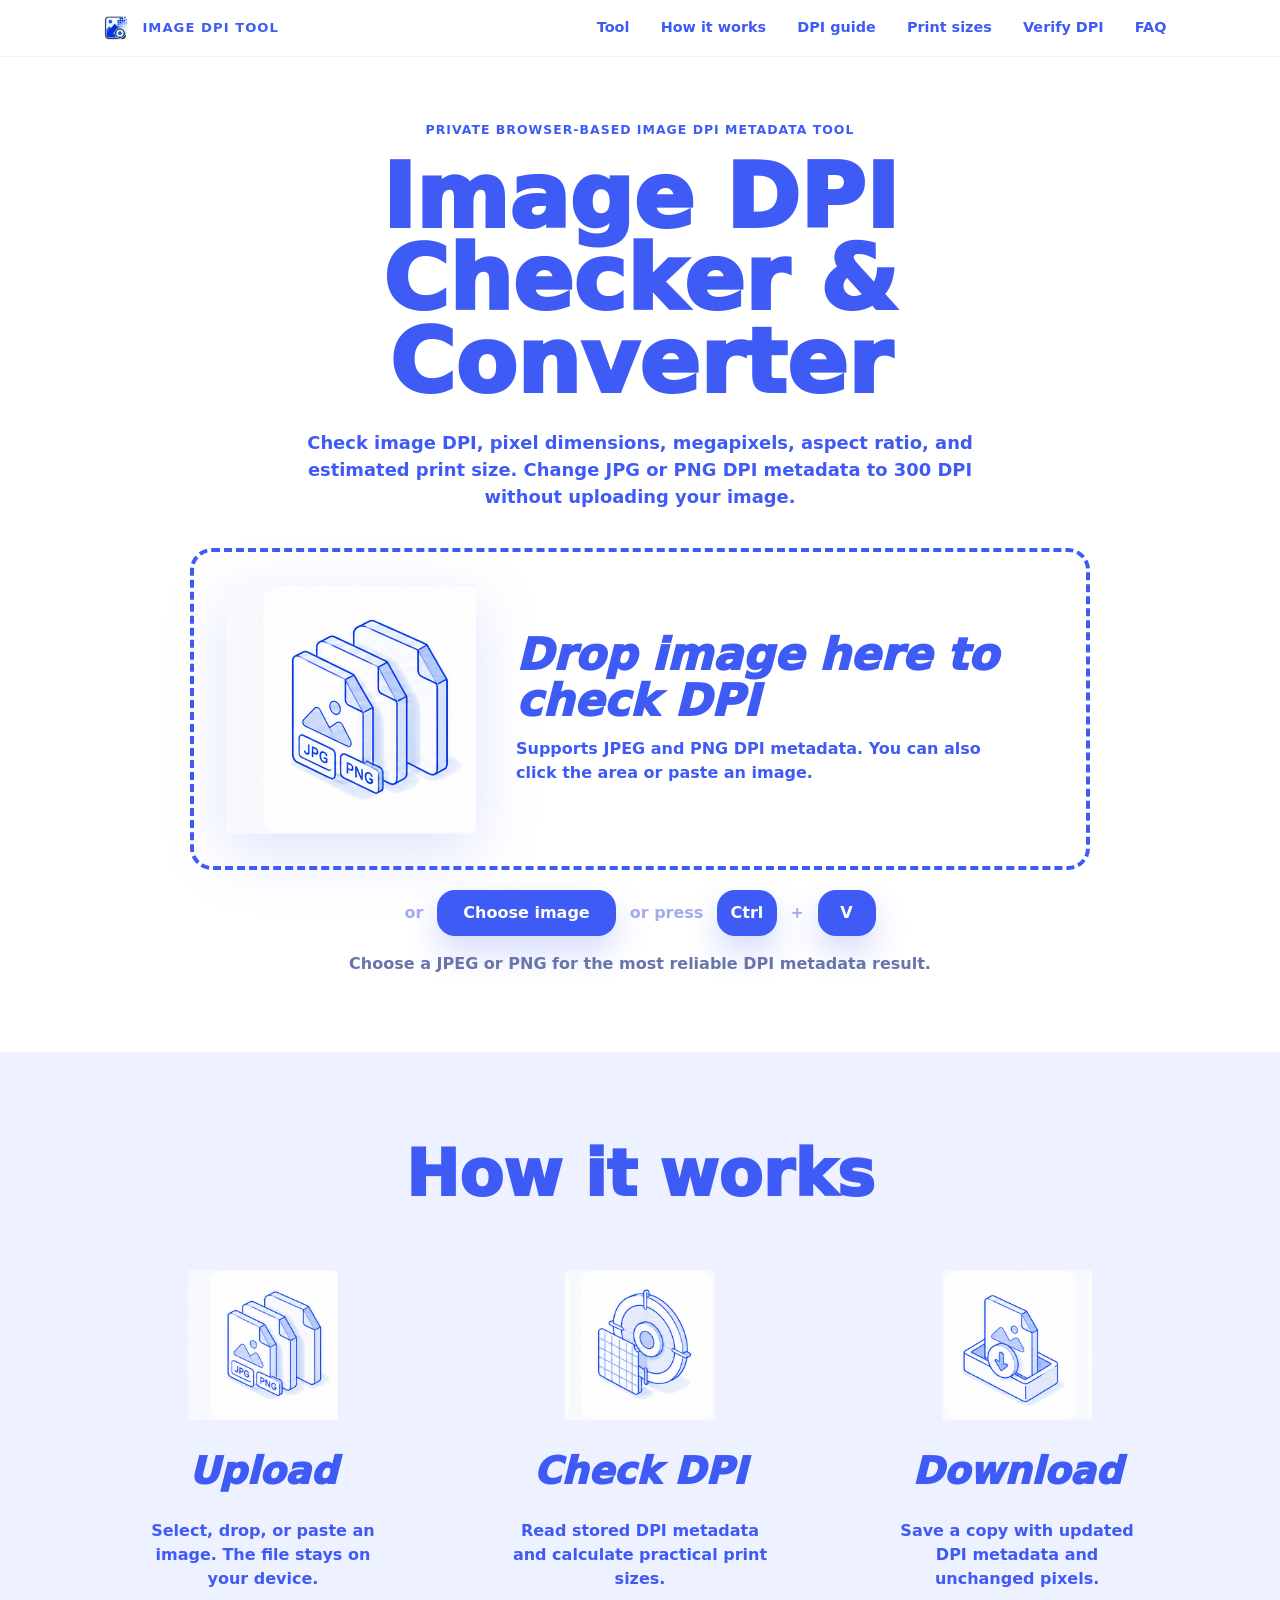
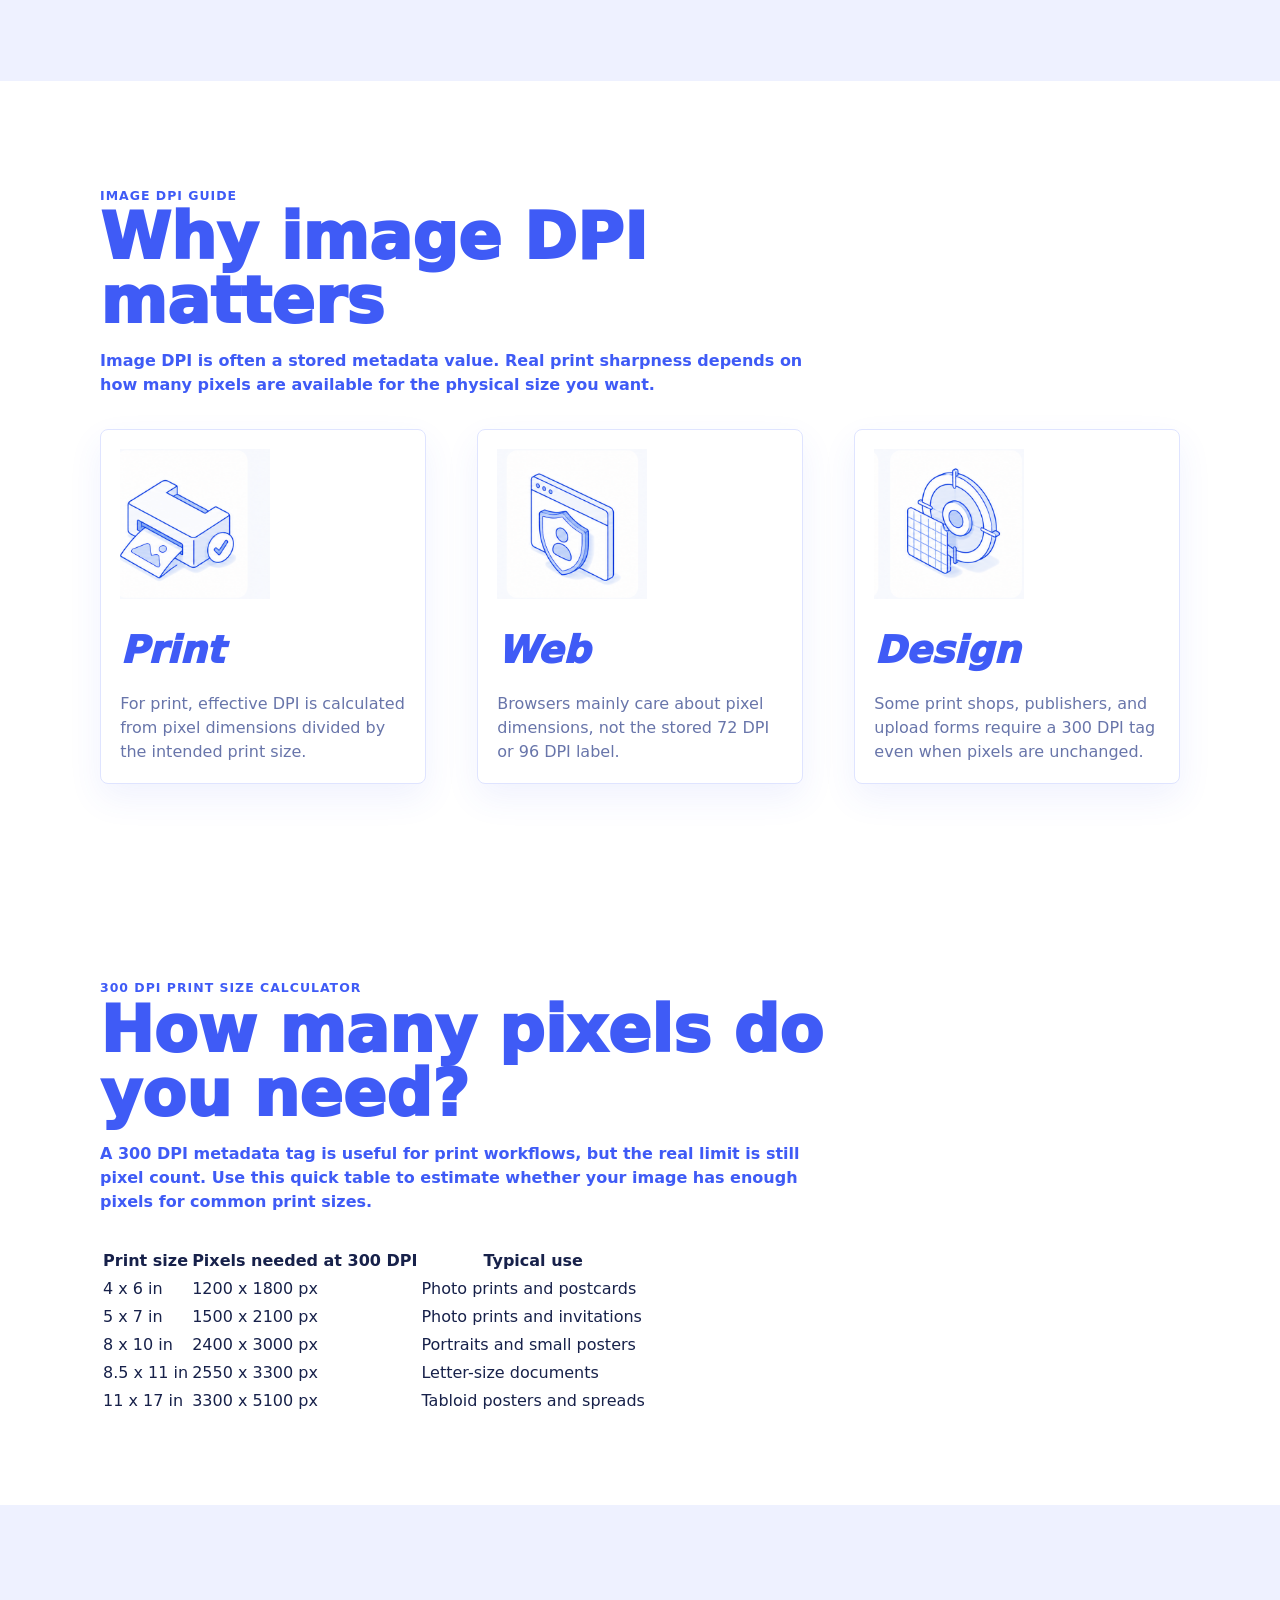
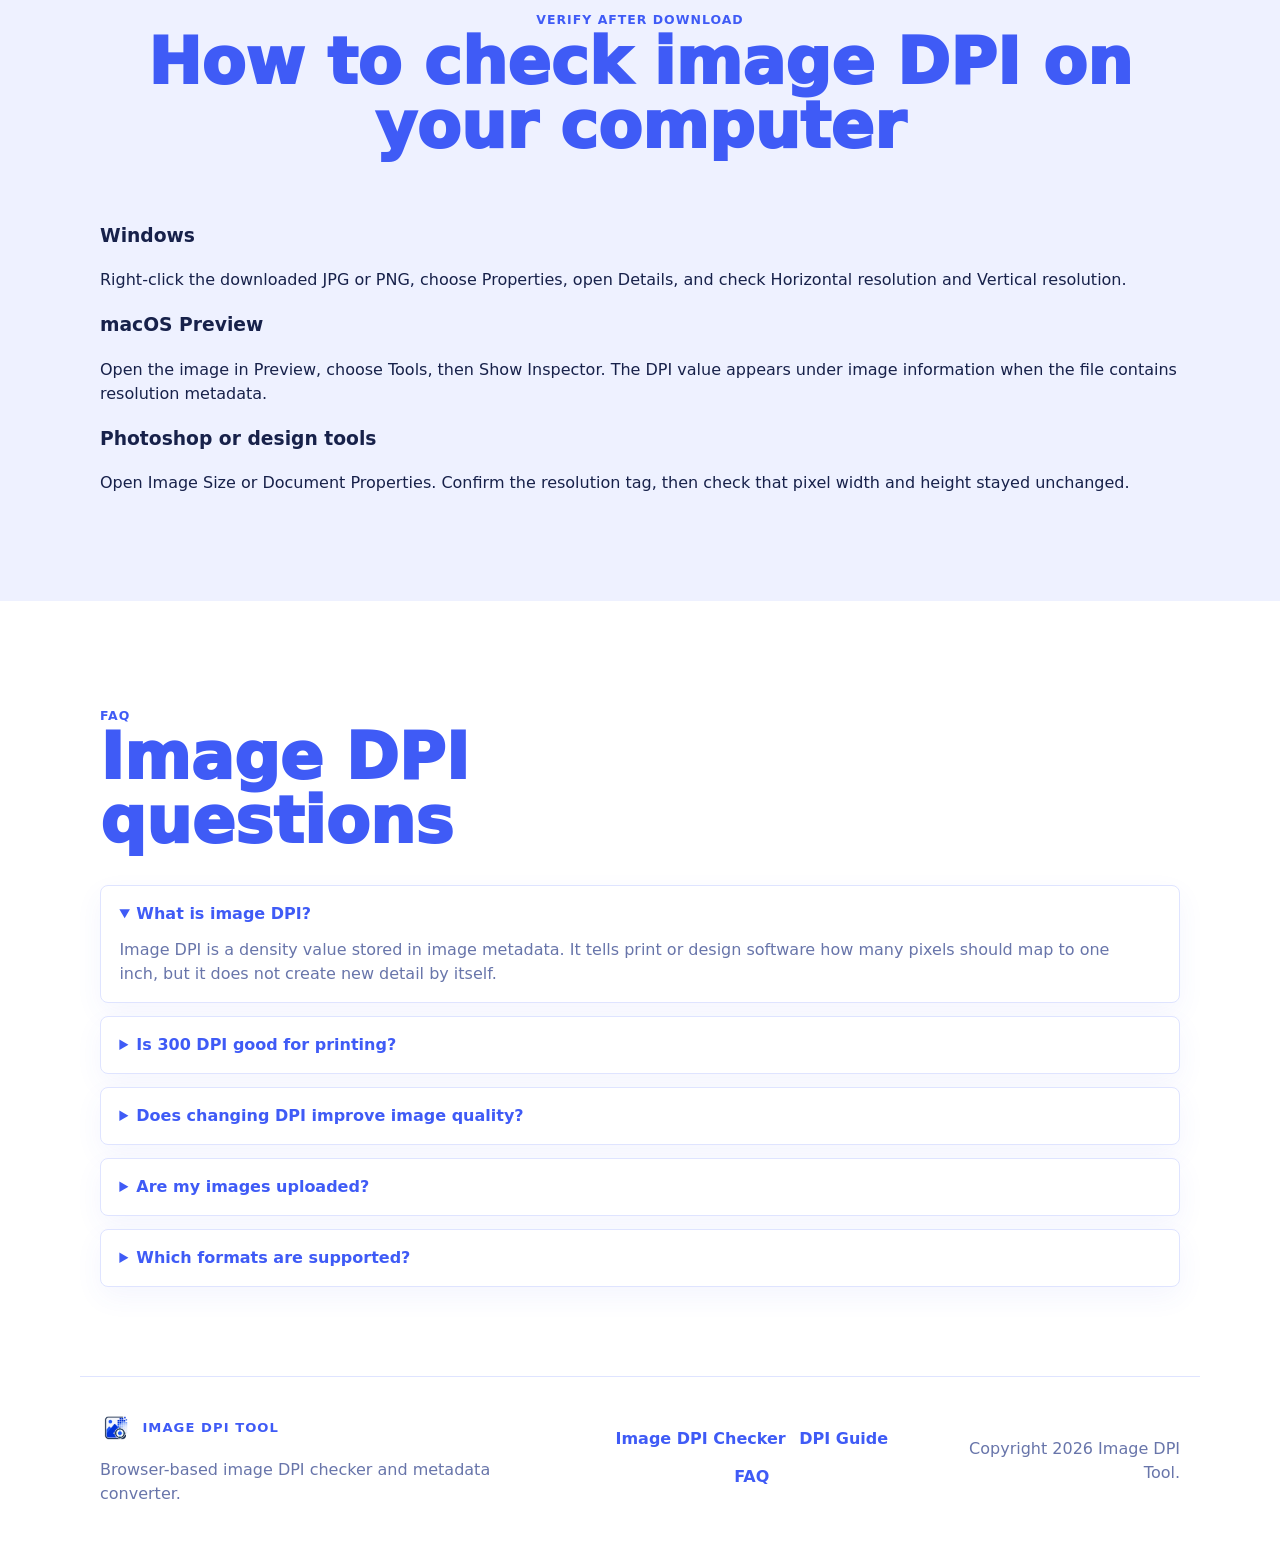
==== commit 9991406f: "fix: 更新图标" ====
--- a/index.html
+++ b/index.html
@@ -3,18 +3,31 @@
   <head>
     <meta charset="utf-8" />
     <meta name="viewport" content="width=device-width, initial-scale=1" />
-    <title>Image DPI Checker & Converter - Browser Based Image DPI Tool</title>
+    <title>Image DPI Checker & 300 DPI Converter - No Upload</title>
     <meta
       name="description"
-      content="Check image DPI, pixel size, print size, and change JPEG or PNG DPI metadata in your browser. Private, fast, and no upload required."
+      content="Check image DPI, pixel size, megapixels, aspect ratio, and print size. Convert JPG or PNG to 300 DPI metadata in your browser with no upload."
     />
+    <meta name="application-name" content="Image DPI Tool" />
+    <meta name="theme-color" content="#3f5bf6" />
     <meta name="robots" content="index,follow" />
-    <meta property="og:title" content="Image DPI Checker & Converter" />
+    <meta property="og:title" content="Image DPI Checker & 300 DPI Converter" />
     <meta
       property="og:description"
-      content="Check and change image DPI metadata locally in your browser."
+      content="Check image DPI, print size, and convert JPG or PNG DPI metadata locally in your browser."
     />
     <meta property="og:type" content="website" />
+    <meta property="og:image" content="assets/logo/image-dpi-logo-512.png" />
+    <meta name="twitter:card" content="summary" />
+    <meta name="twitter:title" content="Image DPI Checker & 300 DPI Converter" />
+    <meta
+      name="twitter:description"
+      content="Private browser-based DPI checker and metadata converter for JPG and PNG images."
+    />
+    <meta name="twitter:image" content="assets/logo/image-dpi-logo-512.png" />
+    <link rel="icon" type="image/png" sizes="32x32" href="assets/logo/favicon-32.png?v=logo-1" />
+    <link rel="apple-touch-icon" sizes="192x192" href="assets/logo/image-dpi-logo-192.png?v=logo-1" />
+    <link rel="preload" href="assets/logo/image-dpi-logo-192.png?v=logo-1" as="image" />
     <link rel="preload" href="assets/icons/upload-files.png" as="image" />
     <link rel="stylesheet" href="assets/styles.css" />
   </head>
@@ -25,7 +38,7 @@
       <nav class="nav-shell" aria-label="Main navigation">
         <a class="brand" href="#" aria-label="Image DPI Tool home">
           <span class="brand-mark" aria-hidden="true">
-            <span class="brand-mark-inner"></span>
+            <img src="assets/logo/image-dpi-logo-192.png?v=logo-1" alt="" width="32" height="32" />
           </span>
           <span>Image DPI Tool</span>
         </a>
@@ -33,6 +46,8 @@
           <a href="#tool">Tool</a>
           <a href="#how">How it works</a>
           <a href="#dpi">DPI guide</a>
+          <a href="#print-size">Print sizes</a>
+          <a href="#verify">Verify DPI</a>
           <a href="#faq">FAQ</a>
         </div>
       </nav>
@@ -44,8 +59,8 @@
           <p class="eyebrow">Private browser-based image DPI metadata tool</p>
           <h1 id="heroTitle">Image DPI Checker &amp; Converter</h1>
           <p class="hero-lede">
-            Check image DPI, change DPI metadata, and download a converted copy. Your image is processed
-            locally in the browser and is not uploaded to a server.
+            Check image DPI, pixel dimensions, megapixels, aspect ratio, and estimated print size. Change JPG
+            or PNG DPI metadata to 300 DPI without uploading your image.
           </p>
         </div>
 
@@ -120,6 +135,29 @@
                   <input id="dpiInput" type="number" inputmode="numeric" min="1" max="2400" value="300" />
                 </label>
               </div>
+            </div>
+
+            <div class="report-stats" aria-label="Image quality and print readiness summary">
+              <article class="report-stat">
+                <span>Megapixels</span>
+                <strong id="megapixelsValue">-</strong>
+                <small id="megapixelsNote">Upload an image to calculate total pixels.</small>
+              </article>
+              <article class="report-stat">
+                <span>Aspect ratio</span>
+                <strong id="aspectRatioValue">-</strong>
+                <small id="aspectRatioNote">Reduced from the image width and height.</small>
+              </article>
+              <article class="report-stat report-stat-accent">
+                <span>300 DPI capacity</span>
+                <strong id="printCapacityValue">-</strong>
+                <small id="printCapacityNote">Largest print size at 300 DPI without resampling.</small>
+              </article>
+              <article class="report-stat">
+                <span>Conversion support</span>
+                <strong id="supportStatus">-</strong>
+                <small id="supportNote">JPEG and PNG can be rewritten locally.</small>
+              </article>
             </div>
 
             <div class="report-grid">
@@ -199,6 +237,7 @@
               <button class="primary-button" type="button" id="downloadButton" disabled>
                 Download converted image
               </button>
+              <button class="ghost-button" type="button" id="copyReportButton" disabled>Copy report</button>
               <button class="ghost-button" type="button" id="resetButton" disabled>Reset</button>
             </div>
           </section>
@@ -255,6 +294,87 @@
             <h3>Design</h3>
             <p>Some print shops, publishers, and upload forms require a 300 DPI tag even when pixels are unchanged.</p>
           </article>
+        </div>
+      </section>
+
+      <section class="content-section print-size-section" id="print-size" aria-labelledby="printSizeTitle">
+        <div class="section-heading reveal">
+          <p class="eyebrow">300 DPI print size calculator</p>
+          <h2 id="printSizeTitle">How many pixels do you need?</h2>
+          <p>
+            A 300 DPI metadata tag is useful for print workflows, but the real limit is still pixel count. Use
+            this quick table to estimate whether your image has enough pixels for common print sizes.
+          </p>
+        </div>
+        <div class="size-table-wrap reveal">
+          <table class="size-table">
+            <thead>
+              <tr>
+                <th>Print size</th>
+                <th>Pixels needed at 300 DPI</th>
+                <th>Typical use</th>
+              </tr>
+            </thead>
+            <tbody>
+              <tr>
+                <td>4 x 6 in</td>
+                <td>1200 x 1800 px</td>
+                <td>Photo prints and postcards</td>
+              </tr>
+              <tr>
+                <td>5 x 7 in</td>
+                <td>1500 x 2100 px</td>
+                <td>Photo prints and invitations</td>
+              </tr>
+              <tr>
+                <td>8 x 10 in</td>
+                <td>2400 x 3000 px</td>
+                <td>Portraits and small posters</td>
+              </tr>
+              <tr>
+                <td>8.5 x 11 in</td>
+                <td>2550 x 3300 px</td>
+                <td>Letter-size documents</td>
+              </tr>
+              <tr>
+                <td>11 x 17 in</td>
+                <td>3300 x 5100 px</td>
+                <td>Tabloid posters and spreads</td>
+              </tr>
+            </tbody>
+          </table>
+        </div>
+      </section>
+
+      <section class="process-section verify-section" id="verify" aria-labelledby="verifyTitle">
+        <div class="content-section">
+          <div class="section-heading centered reveal">
+            <p class="eyebrow">Verify after download</p>
+            <h2 id="verifyTitle">How to check image DPI on your computer</h2>
+          </div>
+          <div class="verify-grid">
+            <article class="verify-card reveal">
+              <h3>Windows</h3>
+              <p>
+                Right-click the downloaded JPG or PNG, choose Properties, open Details, and check Horizontal
+                resolution and Vertical resolution.
+              </p>
+            </article>
+            <article class="verify-card reveal">
+              <h3>macOS Preview</h3>
+              <p>
+                Open the image in Preview, choose Tools, then Show Inspector. The DPI value appears under image
+                information when the file contains resolution metadata.
+              </p>
+            </article>
+            <article class="verify-card reveal">
+              <h3>Photoshop or design tools</h3>
+              <p>
+                Open Image Size or Document Properties. Confirm the resolution tag, then check that pixel width
+                and height stayed unchanged.
+              </p>
+            </article>
+          </div>
         </div>
       </section>
 
@@ -307,7 +427,7 @@
       <div>
         <a class="brand footer-brand" href="#">
           <span class="brand-mark" aria-hidden="true">
-            <span class="brand-mark-inner"></span>
+            <img src="assets/logo/image-dpi-logo-192.png?v=logo-1" alt="" width="32" height="32" />
           </span>
           <span>Image DPI Tool</span>
         </a>
--- a/assets/styles.css
+++ b/assets/styles.css
@@ -109,57 +109,13 @@
   width: 32px;
   height: 32px;
   flex: 0 0 32px;
-  border-radius: 7px;
-  background: linear-gradient(135deg, #3f5bf6 0%, #6780ff 100%);
-  box-shadow: 0 12px 28px rgba(63, 91, 246, 0.2);
-}
-
-.brand-mark-inner {
-  position: relative;
+}
+
+.brand-mark img {
   display: block;
-  width: 17px;
-  height: 17px;
-  border: 3px solid #ffffff;
-  border-radius: 3px;
-}
-
-.brand-mark-inner::before,
-.brand-mark-inner::after {
-  content: "";
-  position: absolute;
-  border: 3px solid #ffffff;
-  border-radius: 3px;
-  background: transparent;
-}
-
-.brand-mark-inner::before {
-  width: 8px;
-  height: 8px;
-  right: -7px;
-  bottom: -7px;
-}
-
-.brand-mark-inner::after {
-  width: 3px;
-  height: 3px;
-  left: 4px;
-  top: 4px;
-  border-width: 0;
-  background: #ffffff;
-}
-
-.footer .brand-mark {
-  background: #ffffff;
-  box-shadow: none;
-}
-
-.footer .brand-mark-inner,
-.footer .brand-mark-inner::before {
-  border-color: var(--blue);
-}
-
-.footer .brand-mark-inner::after {
-  background: var(--blue);
+  width: 100%;
+  height: 100%;
+  object-fit: contain;
 }
 
 .nav-links {
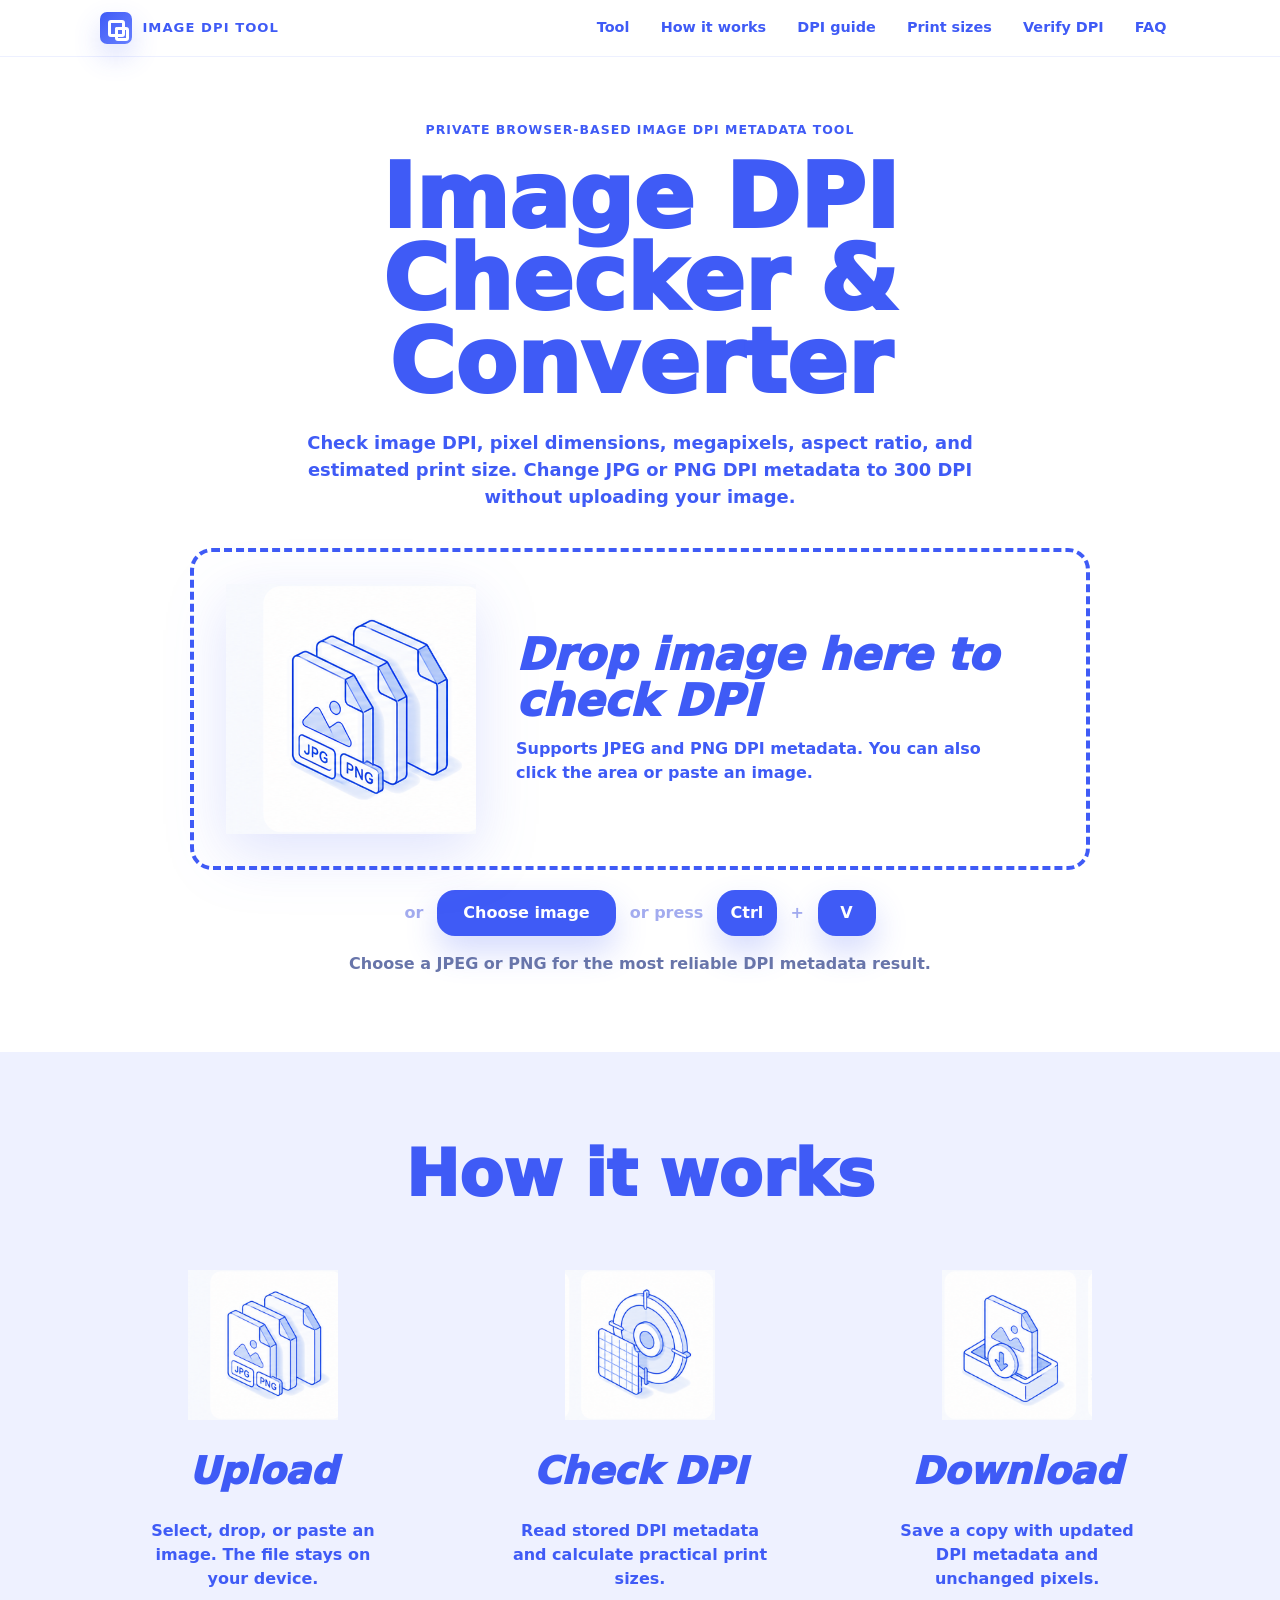
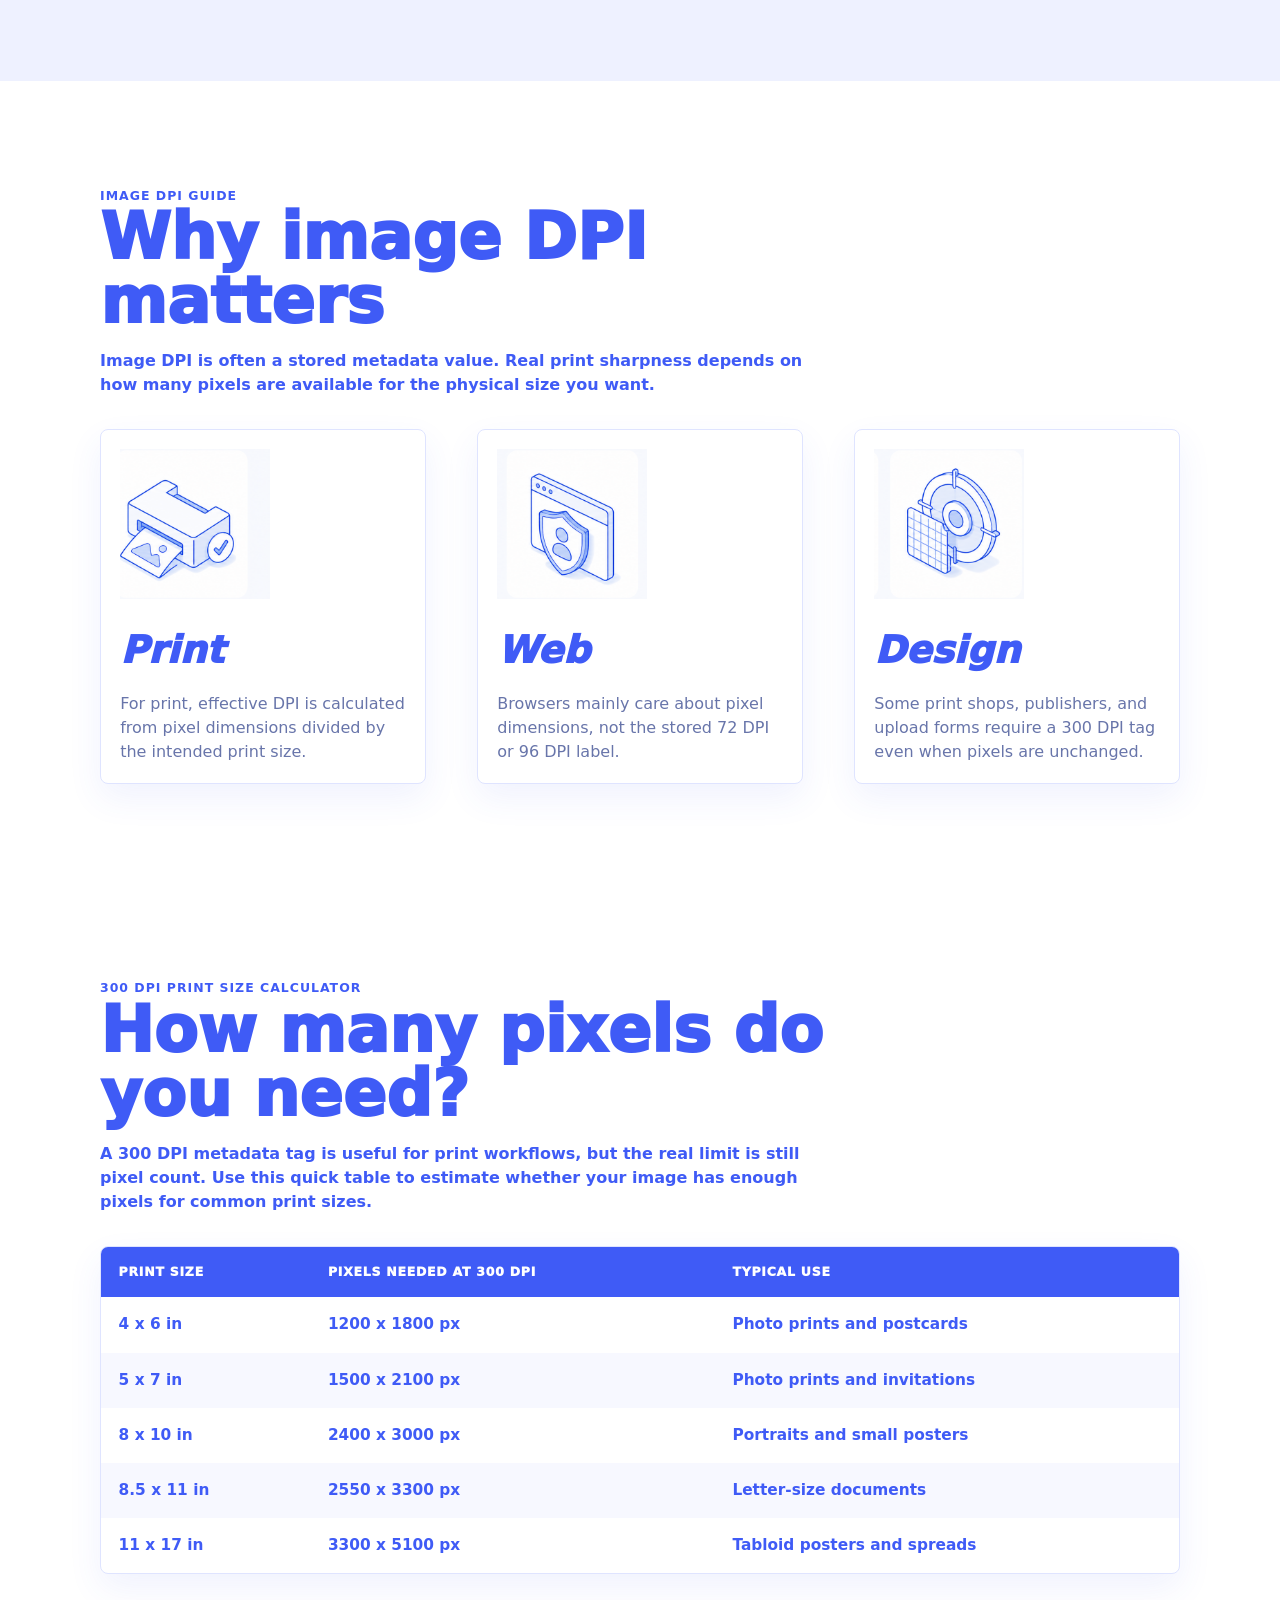
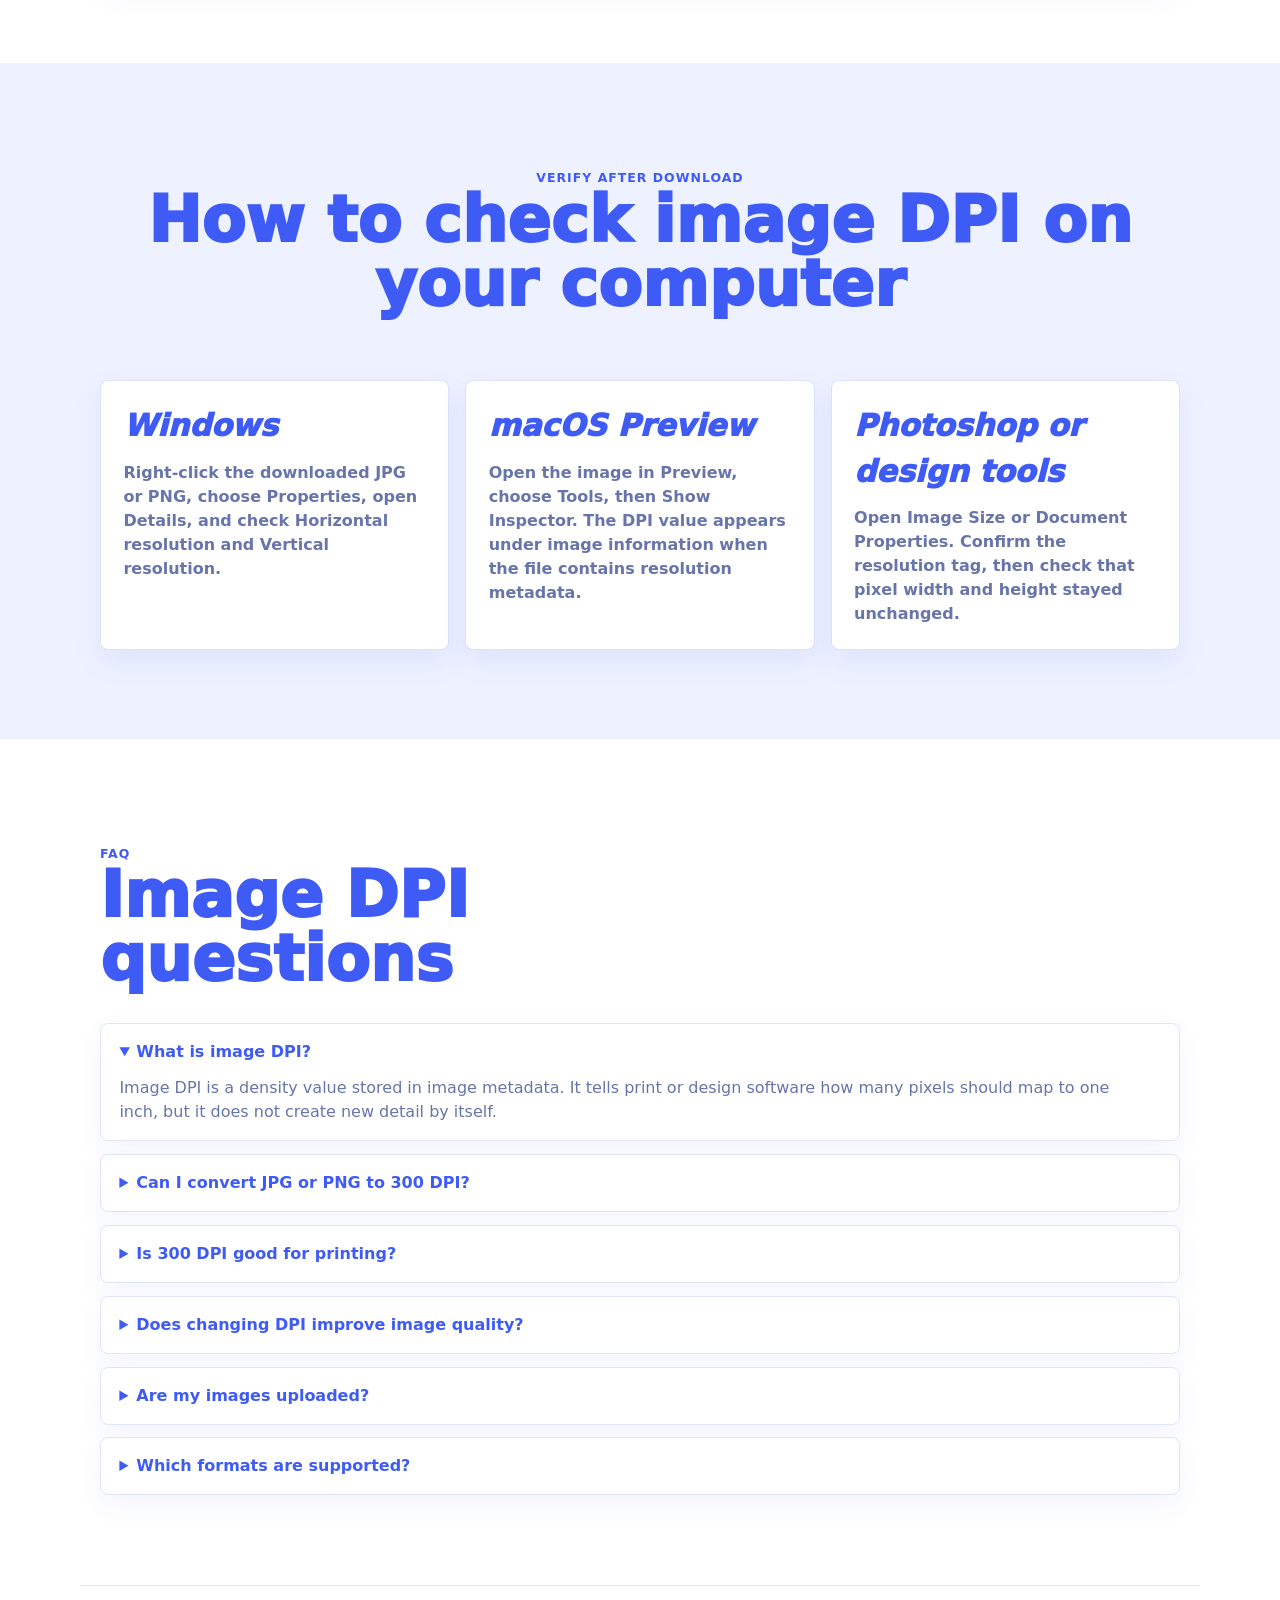
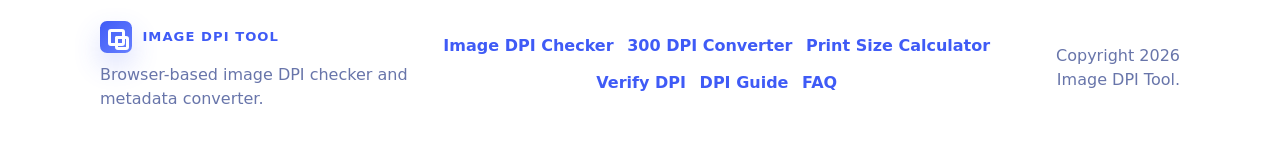
==== commit 6dd4cc8e: "fix: 修复图片dpi失败问题" ====
--- a/index.html
+++ b/index.html
@@ -17,17 +17,13 @@
       content="Check image DPI, print size, and convert JPG or PNG DPI metadata locally in your browser."
     />
     <meta property="og:type" content="website" />
-    <meta property="og:image" content="assets/logo/image-dpi-logo-512.png" />
     <meta name="twitter:card" content="summary" />
     <meta name="twitter:title" content="Image DPI Checker & 300 DPI Converter" />
     <meta
       name="twitter:description"
       content="Private browser-based DPI checker and metadata converter for JPG and PNG images."
     />
-    <meta name="twitter:image" content="assets/logo/image-dpi-logo-512.png" />
-    <link rel="icon" type="image/png" sizes="32x32" href="assets/logo/favicon-32.png?v=logo-1" />
-    <link rel="apple-touch-icon" sizes="192x192" href="assets/logo/image-dpi-logo-192.png?v=logo-1" />
-    <link rel="preload" href="assets/logo/image-dpi-logo-192.png?v=logo-1" as="image" />
+    <link rel="icon" type="image/svg+xml" href="assets/logo/favicon.svg?v=logo-2" />
     <link rel="preload" href="assets/icons/upload-files.png" as="image" />
     <link rel="stylesheet" href="assets/styles.css" />
   </head>
@@ -38,7 +34,7 @@
       <nav class="nav-shell" aria-label="Main navigation">
         <a class="brand" href="#" aria-label="Image DPI Tool home">
           <span class="brand-mark" aria-hidden="true">
-            <img src="assets/logo/image-dpi-logo-192.png?v=logo-1" alt="" width="32" height="32" />
+            <span class="brand-mark-inner"></span>
           </span>
           <span>Image DPI Tool</span>
         </a>
@@ -91,7 +87,7 @@
 
           <div class="upload-actions" aria-label="Upload alternatives">
             <span>or</span>
-            <span class="pick-pill">Choose image</span>
+            <button class="pick-pill" id="pickButton" type="button">Choose image</button>
             <span>or press</span>
             <kbd>Ctrl</kbd>
             <span>+</span>
@@ -392,6 +388,13 @@
             </p>
           </details>
           <details class="reveal">
+            <summary>Can I convert JPG or PNG to 300 DPI?</summary>
+            <p>
+              Yes. Upload a JPG or PNG, choose 300 DPI, and download a copy. The tool updates DPI metadata in
+              the browser while keeping the same pixel dimensions.
+            </p>
+          </details>
+          <details class="reveal">
             <summary>Is 300 DPI good for printing?</summary>
             <p>
               300 DPI is a common print target for sharp close-viewed work. Whether your image is good enough
@@ -427,7 +430,7 @@
       <div>
         <a class="brand footer-brand" href="#">
           <span class="brand-mark" aria-hidden="true">
-            <img src="assets/logo/image-dpi-logo-192.png?v=logo-1" alt="" width="32" height="32" />
+            <span class="brand-mark-inner"></span>
           </span>
           <span>Image DPI Tool</span>
         </a>
@@ -435,12 +438,39 @@
       </div>
       <div class="footer-links">
         <a href="#tool">Image DPI Checker</a>
+        <a href="#tool">300 DPI Converter</a>
+        <a href="#print-size">Print Size Calculator</a>
+        <a href="#verify">Verify DPI</a>
         <a href="#dpi">DPI Guide</a>
         <a href="#faq">FAQ</a>
       </div>
       <p class="copyright">Copyright <span id="year"></span> Image DPI Tool.</p>
     </footer>
 
+    <script type="application/ld+json">
+      {
+        "@context": "https://schema.org",
+        "@type": "WebApplication",
+        "name": "Image DPI Checker & Converter",
+        "applicationCategory": "MultimediaApplication",
+        "operatingSystem": "Any modern browser",
+        "description": "A private browser-based tool to check image DPI, pixel size, megapixels, aspect ratio, print size, and convert JPG or PNG DPI metadata.",
+        "image": "assets/logo/favicon.svg",
+        "isAccessibleForFree": true,
+        "offers": {
+          "@type": "Offer",
+          "price": "0",
+          "priceCurrency": "USD"
+        },
+        "featureList": [
+          "Check JPG and PNG DPI metadata",
+          "Convert image metadata to 72, 96, 150, 300, or 600 DPI",
+          "Calculate print size from pixel dimensions",
+          "Show megapixels and aspect ratio",
+          "Process images locally without upload"
+        ]
+      }
+    </script>
     <script src="assets/vendor/gsap.min.js"></script>
     <script src="assets/dpi-tools.js"></script>
     <script src="assets/app.js"></script>
--- a/assets/styles.css
+++ b/assets/styles.css
@@ -5,6 +5,10 @@
   --blue-dark: #1834d8;
   --blue-soft: #eef1ff;
   --blue-line: #cbd3ff;
+  --green: #168f6a;
+  --green-soft: #e8f8f2;
+  --amber: #b56b12;
+  --amber-soft: #fff3d8;
   --ink: #17214a;
   --muted: #6875aa;
   --surface: #ffffff;
@@ -109,13 +113,57 @@
   width: 32px;
   height: 32px;
   flex: 0 0 32px;
-}
-
-.brand-mark img {
+  border-radius: 7px;
+  background: linear-gradient(135deg, #3f5bf6 0%, #6780ff 100%);
+  box-shadow: 0 12px 28px rgba(63, 91, 246, 0.2);
+}
+
+.brand-mark-inner {
+  position: relative;
   display: block;
-  width: 100%;
-  height: 100%;
-  object-fit: contain;
+  width: 17px;
+  height: 17px;
+  border: 3px solid #ffffff;
+  border-radius: 3px;
+}
+
+.brand-mark-inner::before,
+.brand-mark-inner::after {
+  content: "";
+  position: absolute;
+  border: 3px solid #ffffff;
+  border-radius: 3px;
+  background: transparent;
+}
+
+.brand-mark-inner::before {
+  width: 8px;
+  height: 8px;
+  right: -7px;
+  bottom: -7px;
+}
+
+.brand-mark-inner::after {
+  width: 3px;
+  height: 3px;
+  left: 4px;
+  top: 4px;
+  border-width: 0;
+  background: #ffffff;
+}
+
+.footer .brand-mark {
+  background: #ffffff;
+  box-shadow: none;
+}
+
+.footer .brand-mark-inner,
+.footer .brand-mark-inner::before {
+  border-color: var(--blue);
+}
+
+.footer .brand-mark-inner::after {
+  background: var(--blue);
 }
 
 .nav-links {
@@ -313,7 +361,15 @@
 }
 
 .pick-pill {
+  border: 0;
   padding: 0 1.65rem;
+  transition: box-shadow 180ms ease, transform 180ms ease, background 180ms ease;
+}
+
+.pick-pill:hover {
+  background: var(--blue-dark);
+  box-shadow: 0 18px 36px rgba(63, 91, 246, 0.28);
+  transform: translateY(-1px);
 }
 
 kbd {
@@ -478,6 +534,58 @@
   padding: 0.75rem 1rem;
   font-family: var(--mono);
   font-weight: 950;
+}
+
+.report-stats {
+  display: grid;
+  grid-template-columns: repeat(4, minmax(0, 1fr));
+  gap: 0.85rem;
+  margin-top: clamp(1.4rem, 3vw, 2.2rem);
+}
+
+.report-stat {
+  display: grid;
+  align-content: start;
+  gap: 0.34rem;
+  min-height: 138px;
+  border: 1px solid var(--line);
+  border-radius: var(--radius);
+  background: #ffffff;
+  color: var(--blue);
+  padding: 1rem;
+  box-shadow: 0 12px 30px rgba(63, 91, 246, 0.08);
+}
+
+.report-stat span {
+  color: var(--muted);
+  font-size: 0.72rem;
+  font-weight: 950;
+  letter-spacing: 0.08em;
+  text-transform: uppercase;
+}
+
+.report-stat strong {
+  color: var(--blue);
+  font-family: var(--mono);
+  font-size: clamp(1.15rem, 2vw, 1.45rem);
+  font-weight: 950;
+  line-height: 1.1;
+}
+
+.report-stat small {
+  color: var(--muted);
+  font-size: 0.82rem;
+  font-weight: 700;
+  line-height: 1.35;
+}
+
+.report-stat-accent {
+  border-color: rgba(22, 143, 106, 0.3);
+  background: var(--green-soft);
+}
+
+.report-stat-accent strong {
+  color: var(--green);
 }
 
 .report-grid {
@@ -750,6 +858,71 @@
 .use-card p {
   margin: 0.8rem 0 0;
   color: var(--muted);
+}
+
+.size-table-wrap {
+  overflow-x: auto;
+  border: 1px solid var(--line);
+  border-radius: var(--radius);
+  background: #ffffff;
+  box-shadow: 0 14px 34px rgba(63, 91, 246, 0.08);
+}
+
+.size-table {
+  width: 100%;
+  min-width: 680px;
+  border-collapse: collapse;
+  color: var(--blue);
+  font-size: 0.96rem;
+  font-weight: 800;
+}
+
+.size-table th,
+.size-table td {
+  padding: 1rem 1.1rem;
+  text-align: left;
+}
+
+.size-table th {
+  background: var(--blue);
+  color: #ffffff;
+  font-size: 0.78rem;
+  font-weight: 950;
+  letter-spacing: 0.06em;
+  text-transform: uppercase;
+}
+
+.size-table tbody tr:nth-child(2n) {
+  background: #f7f8ff;
+}
+
+.verify-grid {
+  display: grid;
+  grid-template-columns: repeat(3, minmax(0, 1fr));
+  gap: 1rem;
+}
+
+.verify-card {
+  border: 1px solid rgba(63, 91, 246, 0.18);
+  border-radius: var(--radius);
+  background: #ffffff;
+  color: var(--blue);
+  padding: clamp(1rem, 2.5vw, 1.4rem);
+  box-shadow: 0 12px 30px rgba(63, 91, 246, 0.08);
+}
+
+.verify-card h3 {
+  margin: 0;
+  color: var(--blue);
+  font-size: clamp(1.35rem, 2.5vw, 1.9rem);
+  font-style: italic;
+  font-weight: 950;
+}
+
+.verify-card p {
+  margin: 0.75rem 0 0;
+  color: var(--muted);
+  font-weight: 700;
 }
 
 .faq-list {
@@ -818,6 +991,10 @@
     grid-template-columns: 1fr;
   }
 
+  .report-stats {
+    grid-template-columns: repeat(2, minmax(0, 1fr));
+  }
+
   .target-panel {
     justify-self: stretch;
   }
@@ -882,7 +1059,12 @@
   }
 
   .step-grid,
-  .use-grid {
+  .use-grid,
+  .verify-grid {
+    grid-template-columns: 1fr;
+  }
+
+  .report-stats {
     grid-template-columns: 1fr;
   }
 
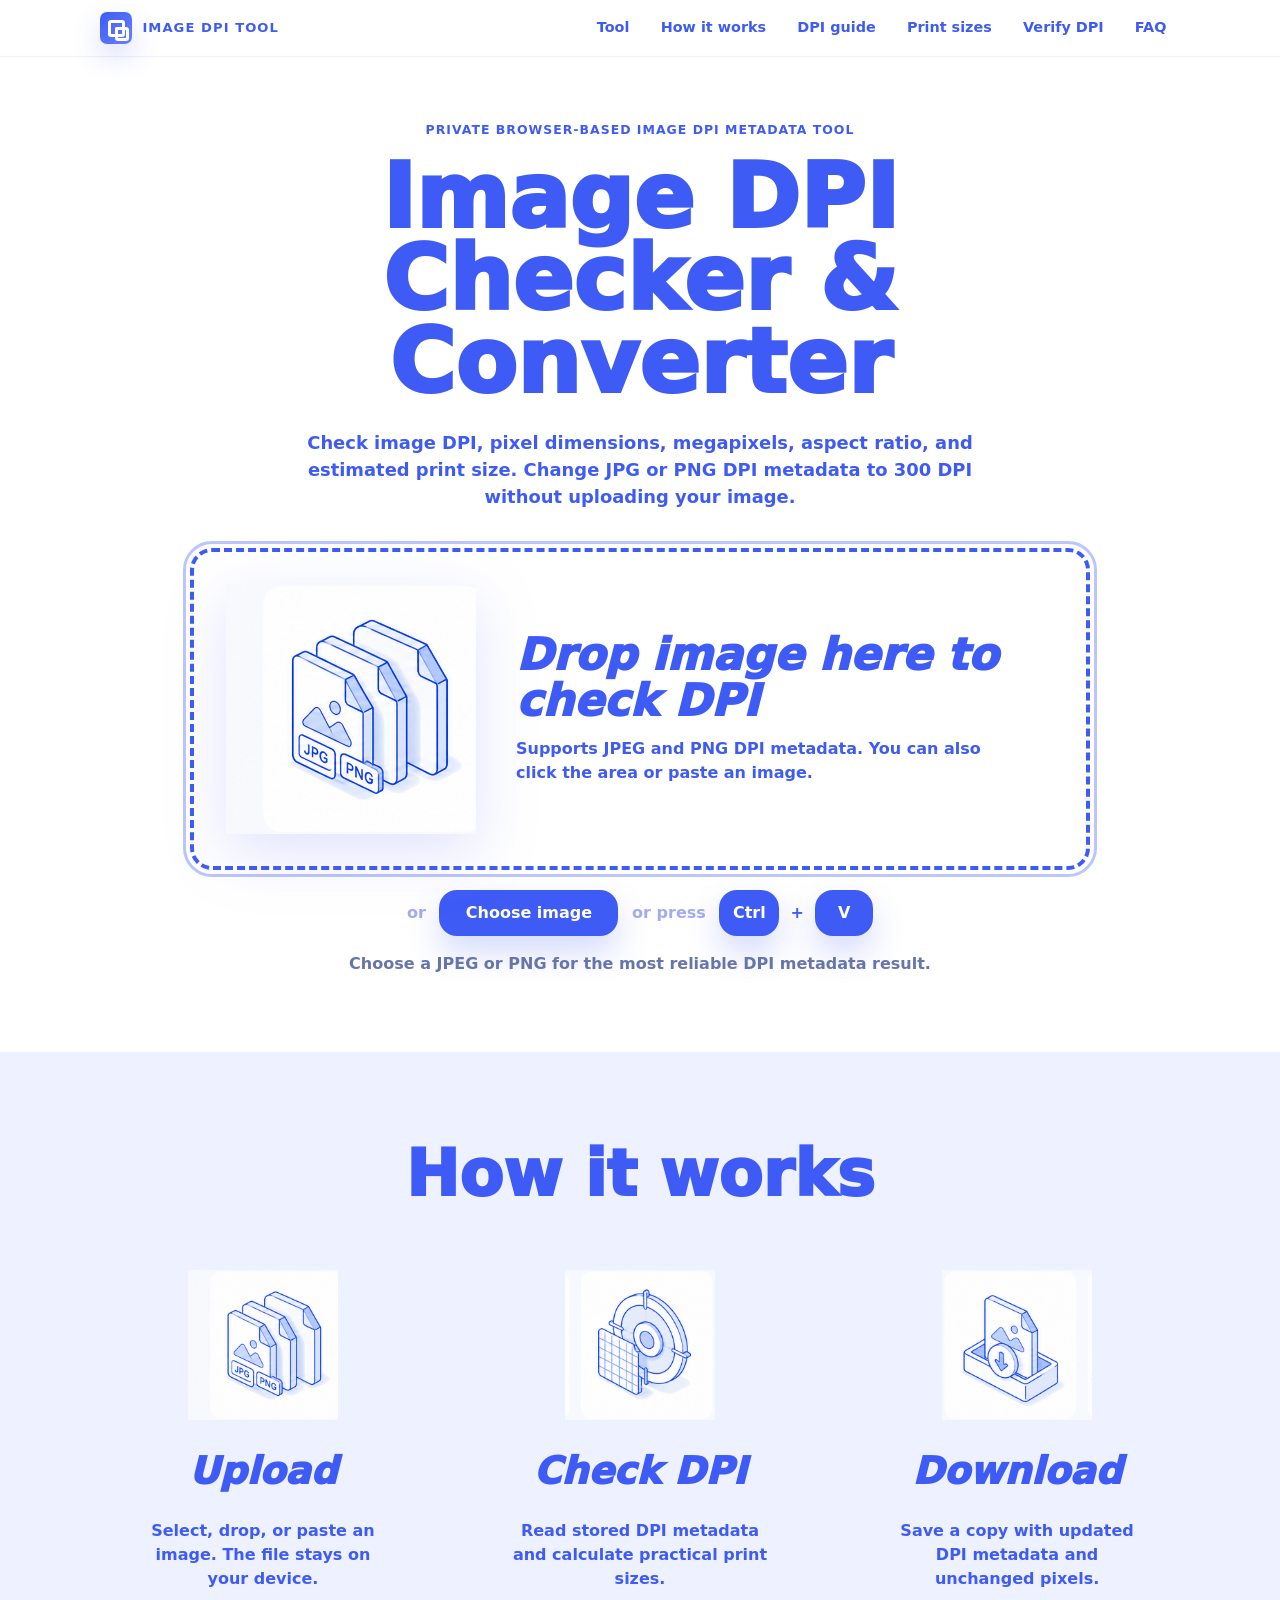
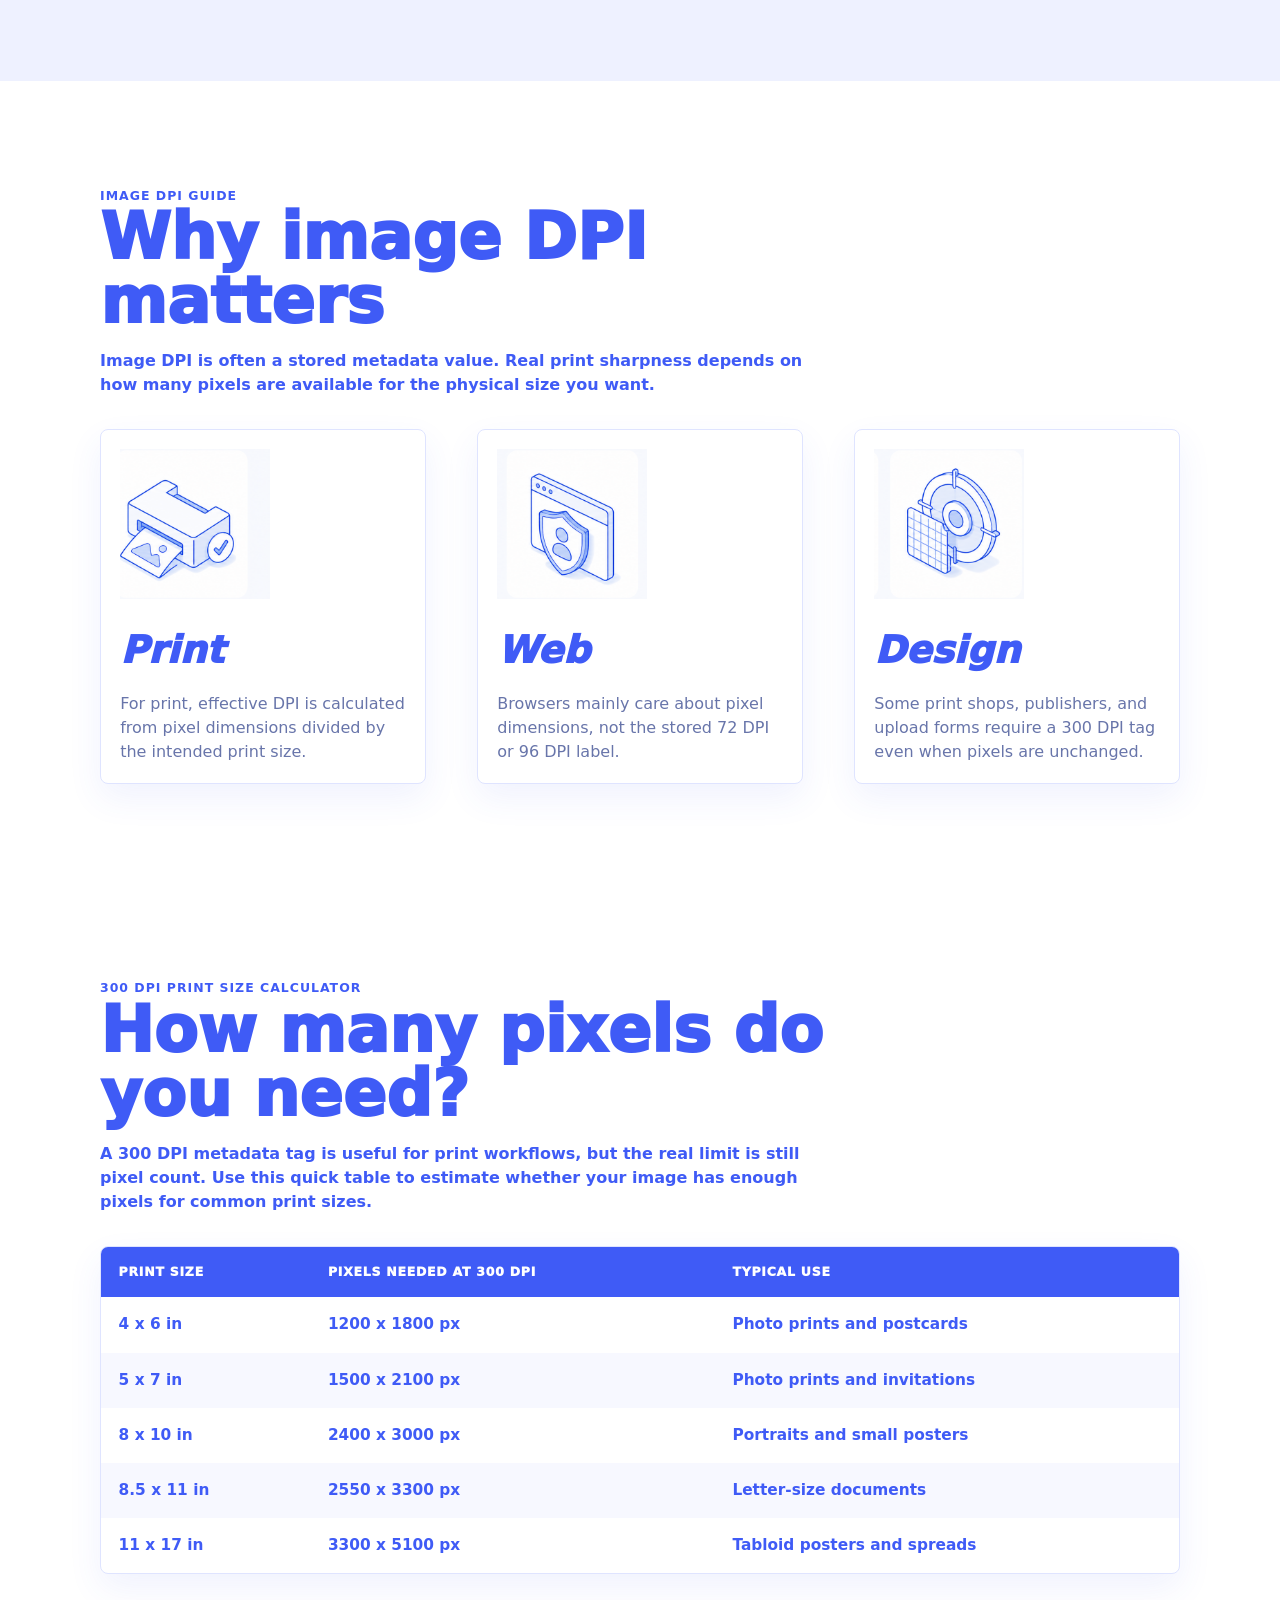
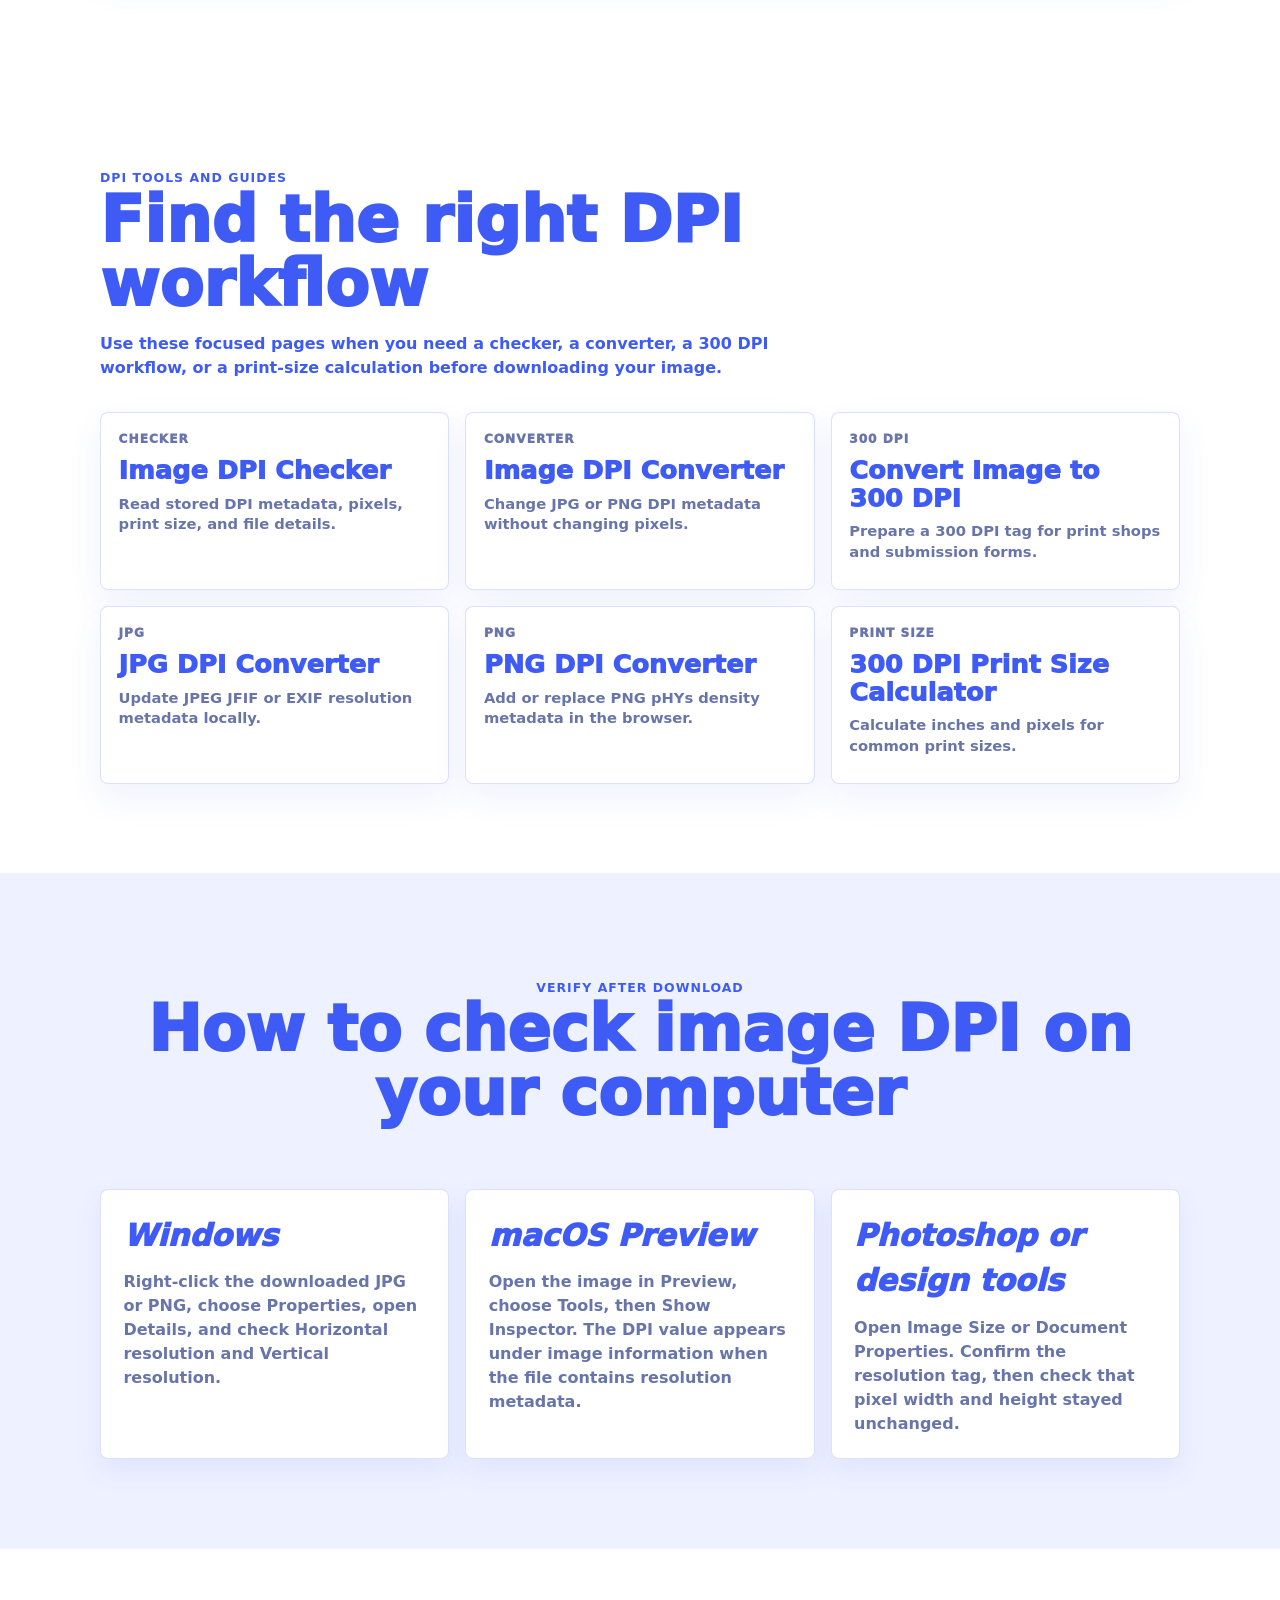
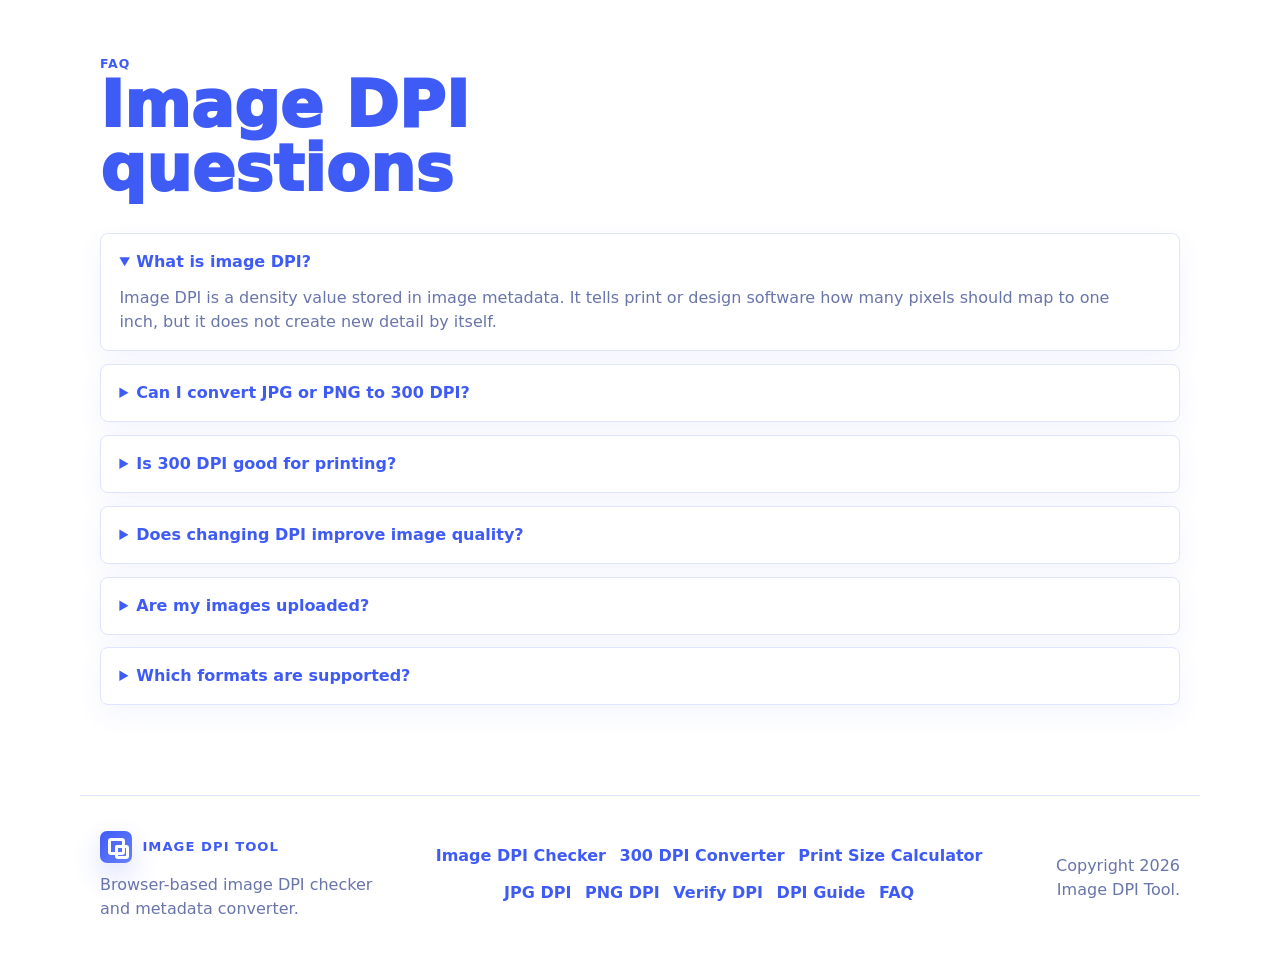
==== commit 08654ad7: "feat: 更新页面和功能" ====
--- a/index.html
+++ b/index.html
@@ -61,6 +61,7 @@
         </div>
 
         <section class="tool-stage reveal" aria-label="Image DPI upload and report">
+          <input id="fileInput" class="file-input-native" type="file" accept="image/*" />
           <div
             class="drop-zone"
             id="dropZone"
@@ -68,7 +69,6 @@
             role="button"
             aria-label="Choose, drop, or paste an image"
           >
-            <input id="fileInput" type="file" accept="image/*" hidden />
             <div class="upload-empty" id="uploadEmpty">
               <img class="upload-illustration" src="assets/icons/upload-files.png" alt="" aria-hidden="true" />
               <div>
@@ -87,11 +87,19 @@
 
           <div class="upload-actions" aria-label="Upload alternatives">
             <span>or</span>
-            <button class="pick-pill" id="pickButton" type="button">Choose image</button>
+            <label class="pick-pill" id="pickButton" for="fileInput">Choose image</label>
             <span>or press</span>
-            <kbd>Ctrl</kbd>
-            <span>+</span>
-            <kbd>V</kbd>
+            <span
+              class="paste-shortcut"
+              id="pasteShortcut"
+              role="button"
+              tabindex="0"
+              aria-label="Focus the page and paste an image from the clipboard"
+            >
+              <kbd id="pasteModifierKey">Ctrl</kbd>
+              <span>+</span>
+              <kbd>V</kbd>
+            </span>
           </div>
 
           <div class="status-line" id="statusLine" role="status" aria-live="polite">
@@ -339,6 +347,49 @@
               </tr>
             </tbody>
           </table>
+        </div>
+      </section>
+
+      <section class="content-section guide-section" id="guides" aria-labelledby="guidesTitle">
+        <div class="section-heading reveal">
+          <p class="eyebrow">DPI tools and guides</p>
+          <h2 id="guidesTitle">Find the right DPI workflow</h2>
+          <p>
+            Use these focused pages when you need a checker, a converter, a 300 DPI workflow, or a print-size
+            calculation before downloading your image.
+          </p>
+        </div>
+        <div class="guide-grid">
+          <a class="guide-card reveal" href="image-dpi-checker/">
+            <span>Checker</span>
+            <strong>Image DPI Checker</strong>
+            <small>Read stored DPI metadata, pixels, print size, and file details.</small>
+          </a>
+          <a class="guide-card reveal" href="image-dpi-converter/">
+            <span>Converter</span>
+            <strong>Image DPI Converter</strong>
+            <small>Change JPG or PNG DPI metadata without changing pixels.</small>
+          </a>
+          <a class="guide-card reveal" href="convert-image-to-300-dpi/">
+            <span>300 DPI</span>
+            <strong>Convert Image to 300 DPI</strong>
+            <small>Prepare a 300 DPI tag for print shops and submission forms.</small>
+          </a>
+          <a class="guide-card reveal" href="jpg-dpi-converter/">
+            <span>JPG</span>
+            <strong>JPG DPI Converter</strong>
+            <small>Update JPEG JFIF or EXIF resolution metadata locally.</small>
+          </a>
+          <a class="guide-card reveal" href="png-dpi-converter/">
+            <span>PNG</span>
+            <strong>PNG DPI Converter</strong>
+            <small>Add or replace PNG pHYs density metadata in the browser.</small>
+          </a>
+          <a class="guide-card reveal" href="300-dpi-print-size-calculator/">
+            <span>Print size</span>
+            <strong>300 DPI Print Size Calculator</strong>
+            <small>Calculate inches and pixels for common print sizes.</small>
+          </a>
         </div>
       </section>
 
@@ -438,8 +489,10 @@
       </div>
       <div class="footer-links">
         <a href="#tool">Image DPI Checker</a>
-        <a href="#tool">300 DPI Converter</a>
+        <a href="image-dpi-converter/">300 DPI Converter</a>
         <a href="#print-size">Print Size Calculator</a>
+        <a href="jpg-dpi-converter/">JPG DPI</a>
+        <a href="png-dpi-converter/">PNG DPI</a>
         <a href="#verify">Verify DPI</a>
         <a href="#dpi">DPI Guide</a>
         <a href="#faq">FAQ</a>
--- a/assets/styles.css
+++ b/assets/styles.css
@@ -55,6 +55,8 @@
 button:focus-visible,
 input:focus-visible,
 a:focus-visible,
+.pick-pill:focus-visible,
+.paste-shortcut:focus-visible,
 .drop-zone:focus-visible,
 summary:focus-visible {
   outline: 3px solid rgba(63, 91, 246, 0.35);
@@ -248,6 +250,17 @@
   transition: border-color 180ms ease, background 180ms ease, box-shadow 180ms ease, transform 180ms ease;
 }
 
+.file-input-native {
+  position: absolute;
+  width: 1px;
+  height: 1px;
+  overflow: hidden;
+  clip: rect(0 0 0 0);
+  clip-path: inset(50%);
+  white-space: nowrap;
+  opacity: 0;
+}
+
 .drop-zone:hover,
 .drop-zone.is-dragging {
   background: #fbfcff;
@@ -349,6 +362,7 @@
 }
 
 .pick-pill,
+.paste-shortcut,
 kbd {
   display: inline-flex;
   align-items: center;
@@ -363,13 +377,31 @@
 .pick-pill {
   border: 0;
   padding: 0 1.65rem;
+  cursor: pointer;
+  user-select: none;
   transition: box-shadow 180ms ease, transform 180ms ease, background 180ms ease;
 }
 
-.pick-pill:hover {
+.pick-pill:hover,
+.paste-shortcut:hover {
   background: var(--blue-dark);
   box-shadow: 0 18px 36px rgba(63, 91, 246, 0.28);
   transform: translateY(-1px);
+}
+
+.paste-shortcut {
+  gap: 0.7rem;
+  border: 0;
+  background: transparent;
+  color: var(--blue);
+  box-shadow: none;
+  cursor: pointer;
+  user-select: none;
+}
+
+.paste-shortcut:hover {
+  background: transparent;
+  box-shadow: none;
 }
 
 kbd {
@@ -985,9 +1017,325 @@
   text-align: right;
 }
 
+.guide-grid,
+.tool-link-grid {
+  display: grid;
+  grid-template-columns: repeat(3, minmax(0, 1fr));
+  gap: 1rem;
+}
+
+.guide-card,
+.tool-link-card {
+  display: grid;
+  align-content: start;
+  gap: 0.55rem;
+  min-height: 178px;
+  border: 1px solid rgba(63, 91, 246, 0.18);
+  border-radius: var(--radius);
+  background: #ffffff;
+  color: var(--blue);
+  padding: 1.1rem;
+  box-shadow: 0 14px 34px rgba(63, 91, 246, 0.08);
+  transition: border-color 180ms ease, box-shadow 180ms ease, transform 180ms ease;
+}
+
+.guide-card:hover,
+.tool-link-card:hover {
+  border-color: rgba(63, 91, 246, 0.42);
+  box-shadow: var(--shadow);
+  transform: translateY(-2px);
+}
+
+.guide-card span,
+.tool-link-card span,
+.article-kicker {
+  color: var(--muted);
+  font-size: 0.76rem;
+  font-weight: 950;
+  letter-spacing: 0.08em;
+  text-transform: uppercase;
+}
+
+.guide-card strong,
+.tool-link-card strong {
+  color: var(--blue);
+  font-size: clamp(1.25rem, 2vw, 1.65rem);
+  font-weight: 950;
+  line-height: 1.08;
+}
+
+.guide-card small,
+.tool-link-card small {
+  color: var(--muted);
+  font-size: 0.92rem;
+  font-weight: 700;
+  line-height: 1.4;
+}
+
+.page-hero {
+  max-width: 1120px;
+  margin: 0 auto;
+  padding: clamp(2.6rem, 6vw, 5.2rem) 1.25rem clamp(2.4rem, 5vw, 4rem);
+}
+
+.page-hero-inner {
+  display: grid;
+  grid-template-columns: minmax(0, 1fr) minmax(280px, 360px);
+  gap: clamp(1.5rem, 5vw, 4.5rem);
+  align-items: end;
+}
+
+.page-hero h1 {
+  max-width: 12ch;
+  margin: 0;
+  text-align: left;
+}
+
+.page-lede {
+  max-width: 690px;
+  margin: 1.35rem 0 0;
+  color: var(--blue);
+  font-size: clamp(1rem, 1.6vw, 1.14rem);
+  font-weight: 650;
+}
+
+.page-actions {
+  display: flex;
+  flex-wrap: wrap;
+  gap: 0.8rem;
+  margin-top: 1.5rem;
+}
+
+.page-actions .ghost-button {
+  min-width: 0;
+  box-shadow: none;
+}
+
+.page-summary {
+  display: grid;
+  gap: 0.7rem;
+  border: 1px solid var(--line);
+  border-radius: var(--radius);
+  background: var(--blue-soft);
+  color: var(--blue);
+  padding: 1.1rem;
+}
+
+.page-summary-icon {
+  width: 86px;
+  height: 86px;
+  object-fit: contain;
+}
+
+.page-summary strong {
+  font-size: 1.1rem;
+  font-weight: 950;
+}
+
+.page-summary span {
+  color: var(--muted);
+  font-size: 0.92rem;
+  font-weight: 750;
+}
+
+.article-layout {
+  display: grid;
+  grid-template-columns: 230px minmax(0, 1fr);
+  gap: clamp(1.4rem, 4vw, 3rem);
+  max-width: 1120px;
+  margin: 0 auto;
+  padding: 0 1.25rem clamp(3.2rem, 7vw, 6rem);
+}
+
+.article-layout > * {
+  min-width: 0;
+}
+
+.page-index {
+  position: sticky;
+  top: 72px;
+  align-self: start;
+  display: grid;
+  gap: 0.35rem;
+  border: 1px solid var(--line);
+  border-radius: var(--radius);
+  background: #ffffff;
+  padding: 0.9rem;
+  box-shadow: 0 10px 28px rgba(63, 91, 246, 0.06);
+}
+
+.page-index span {
+  margin-bottom: 0.3rem;
+  color: var(--muted);
+  font-size: 0.74rem;
+  font-weight: 950;
+  letter-spacing: 0.08em;
+  text-transform: uppercase;
+}
+
+.page-index a {
+  border-radius: 6px;
+  color: var(--blue);
+  padding: 0.45rem 0.5rem;
+  font-size: 0.9rem;
+  font-weight: 800;
+}
+
+.page-index a:hover {
+  background: var(--blue-soft);
+}
+
+.article-flow {
+  display: grid;
+  gap: clamp(1.2rem, 3vw, 2rem);
+  min-width: 0;
+}
+
+.article-block {
+  min-width: 0;
+  border: 1px solid rgba(63, 91, 246, 0.16);
+  border-radius: var(--radius);
+  background: #ffffff;
+  padding: clamp(1.1rem, 3vw, 1.65rem);
+  box-shadow: 0 14px 34px rgba(63, 91, 246, 0.07);
+}
+
+.article-block h2,
+.article-block h3 {
+  margin: 0;
+  color: var(--blue);
+  font-weight: 950;
+  line-height: 1.05;
+}
+
+.article-block h2 {
+  font-size: clamp(1.75rem, 3.4vw, 2.65rem);
+}
+
+.article-block h3 {
+  margin-top: 1.1rem;
+  font-size: clamp(1.25rem, 2vw, 1.55rem);
+}
+
+.article-block p,
+.article-block li {
+  color: var(--ink);
+  font-weight: 650;
+}
+
+.article-block p {
+  margin: 0.85rem 0 0;
+}
+
+.article-block ul,
+.article-block ol {
+  display: grid;
+  gap: 0.6rem;
+  margin: 1rem 0 0;
+  padding-left: 1.25rem;
+}
+
+.article-callout {
+  border-color: rgba(22, 143, 106, 0.28);
+  background: var(--green-soft);
+}
+
+.article-callout h2,
+.article-callout strong {
+  color: var(--green);
+}
+
+.article-warning {
+  border-color: rgba(181, 107, 18, 0.26);
+  background: var(--amber-soft);
+}
+
+.article-warning h2,
+.article-warning strong {
+  color: var(--amber);
+}
+
+.formula-strip {
+  display: grid;
+  grid-template-columns: repeat(3, minmax(0, 1fr));
+  gap: 0.75rem;
+  margin-top: 1rem;
+}
+
+.formula-card {
+  border-radius: var(--radius);
+  background: var(--blue-soft);
+  color: var(--blue);
+  padding: 0.9rem;
+}
+
+.formula-card span {
+  display: block;
+  color: var(--muted);
+  font-size: 0.76rem;
+  font-weight: 950;
+  letter-spacing: 0.08em;
+  text-transform: uppercase;
+}
+
+.formula-card strong {
+  display: block;
+  margin-top: 0.35rem;
+  font-family: var(--mono);
+  font-size: clamp(1rem, 2vw, 1.2rem);
+  font-weight: 950;
+}
+
+.article-table {
+  width: 100%;
+  min-width: 620px;
+  border-collapse: collapse;
+  color: var(--blue);
+  font-size: 0.95rem;
+  font-weight: 800;
+}
+
+.article-table-wrap {
+  overflow-x: auto;
+  margin-top: 1rem;
+  border: 1px solid var(--line);
+  border-radius: var(--radius);
+}
+
+.article-table th,
+.article-table td {
+  padding: 0.9rem 1rem;
+  text-align: left;
+}
+
+.article-table th {
+  background: var(--blue);
+  color: #ffffff;
+  font-size: 0.76rem;
+  font-weight: 950;
+  letter-spacing: 0.06em;
+  text-transform: uppercase;
+}
+
+.article-table tbody tr:nth-child(2n) {
+  background: #f7f8ff;
+}
+
+.related-section {
+  max-width: 1120px;
+  margin: 0 auto;
+  padding: 0 1.25rem clamp(3rem, 6vw, 5rem);
+}
+
+.related-section .section-heading {
+  margin-bottom: 1.2rem;
+}
+
 @media (max-width: 900px) {
   .report-top,
-  .report-grid {
+  .report-grid,
+  .page-hero-inner,
+  .article-layout {
     grid-template-columns: 1fr;
   }
 
@@ -997,6 +1345,10 @@
 
   .target-panel {
     justify-self: stretch;
+  }
+
+  .page-index {
+    position: static;
   }
 }
 
@@ -1060,7 +1412,10 @@
 
   .step-grid,
   .use-grid,
-  .verify-grid {
+  .verify-grid,
+  .guide-grid,
+  .tool-link-grid,
+  .formula-strip {
     grid-template-columns: 1fr;
   }
 
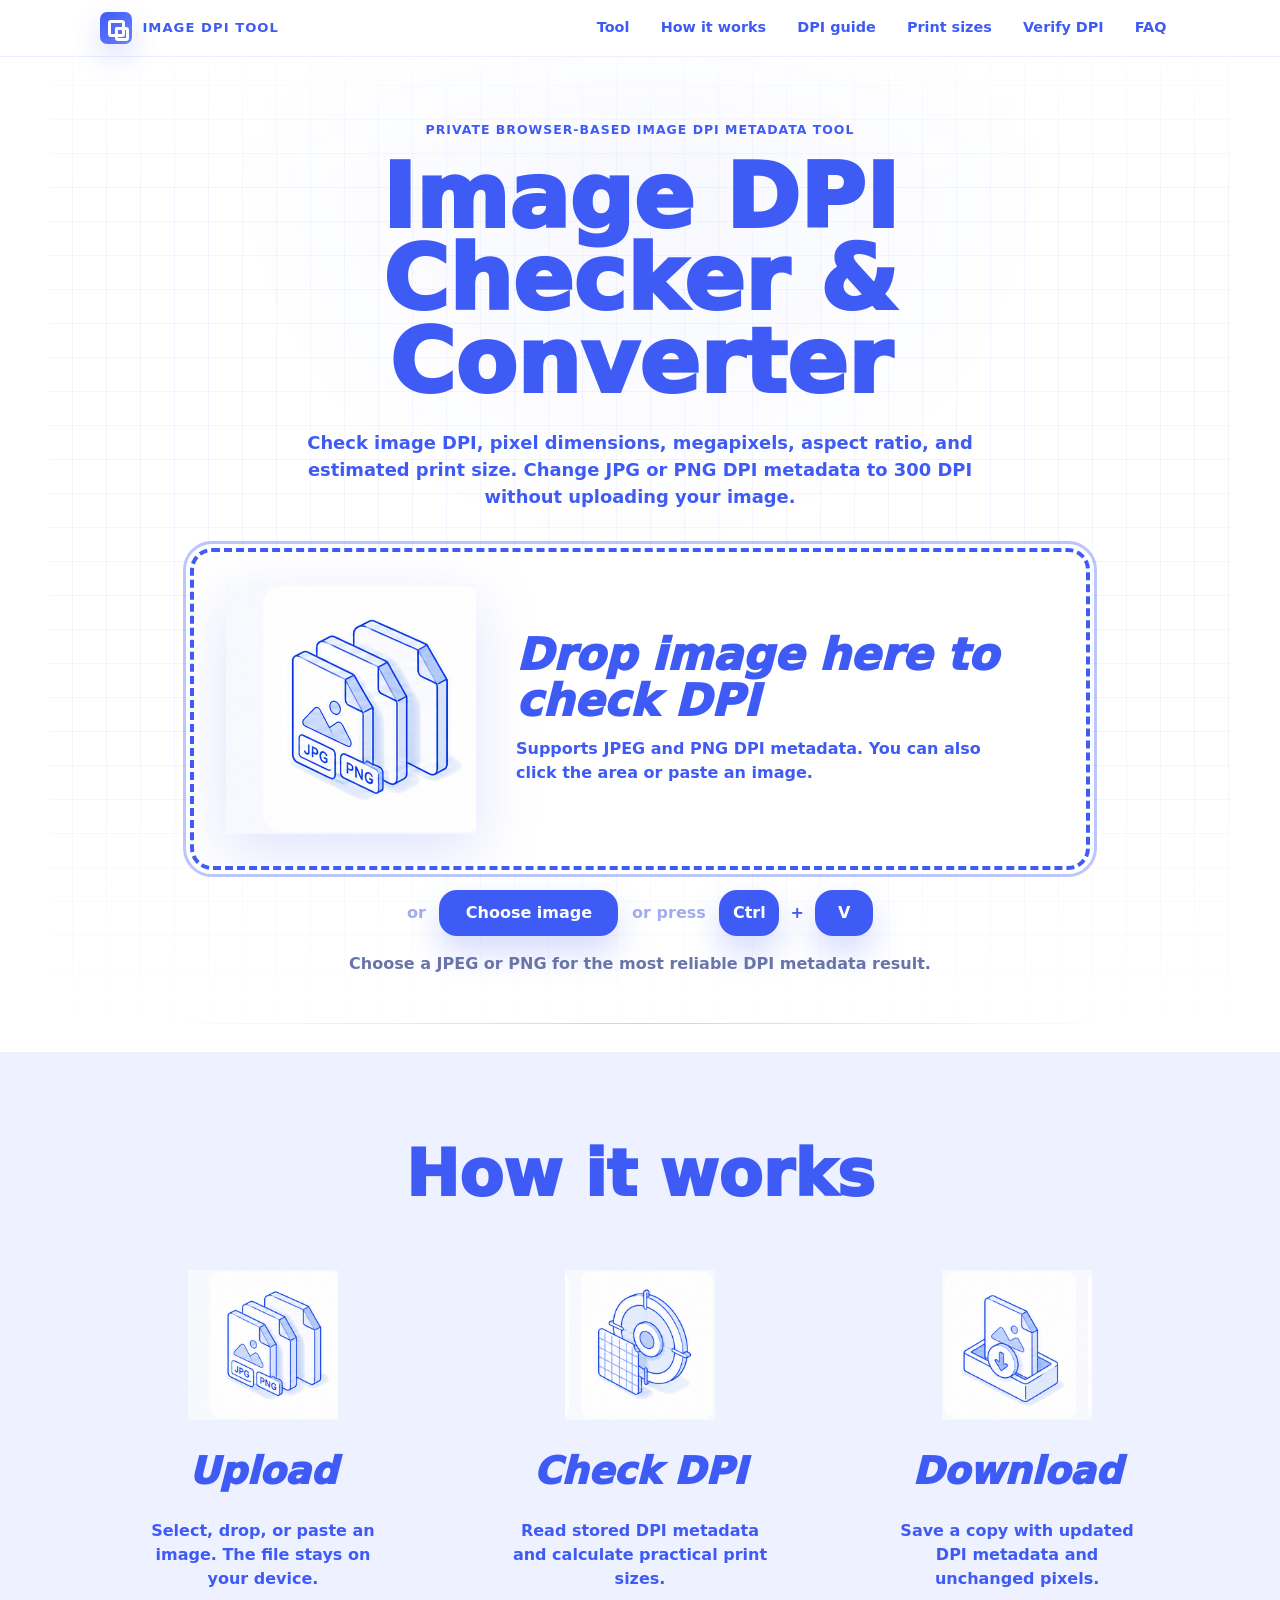
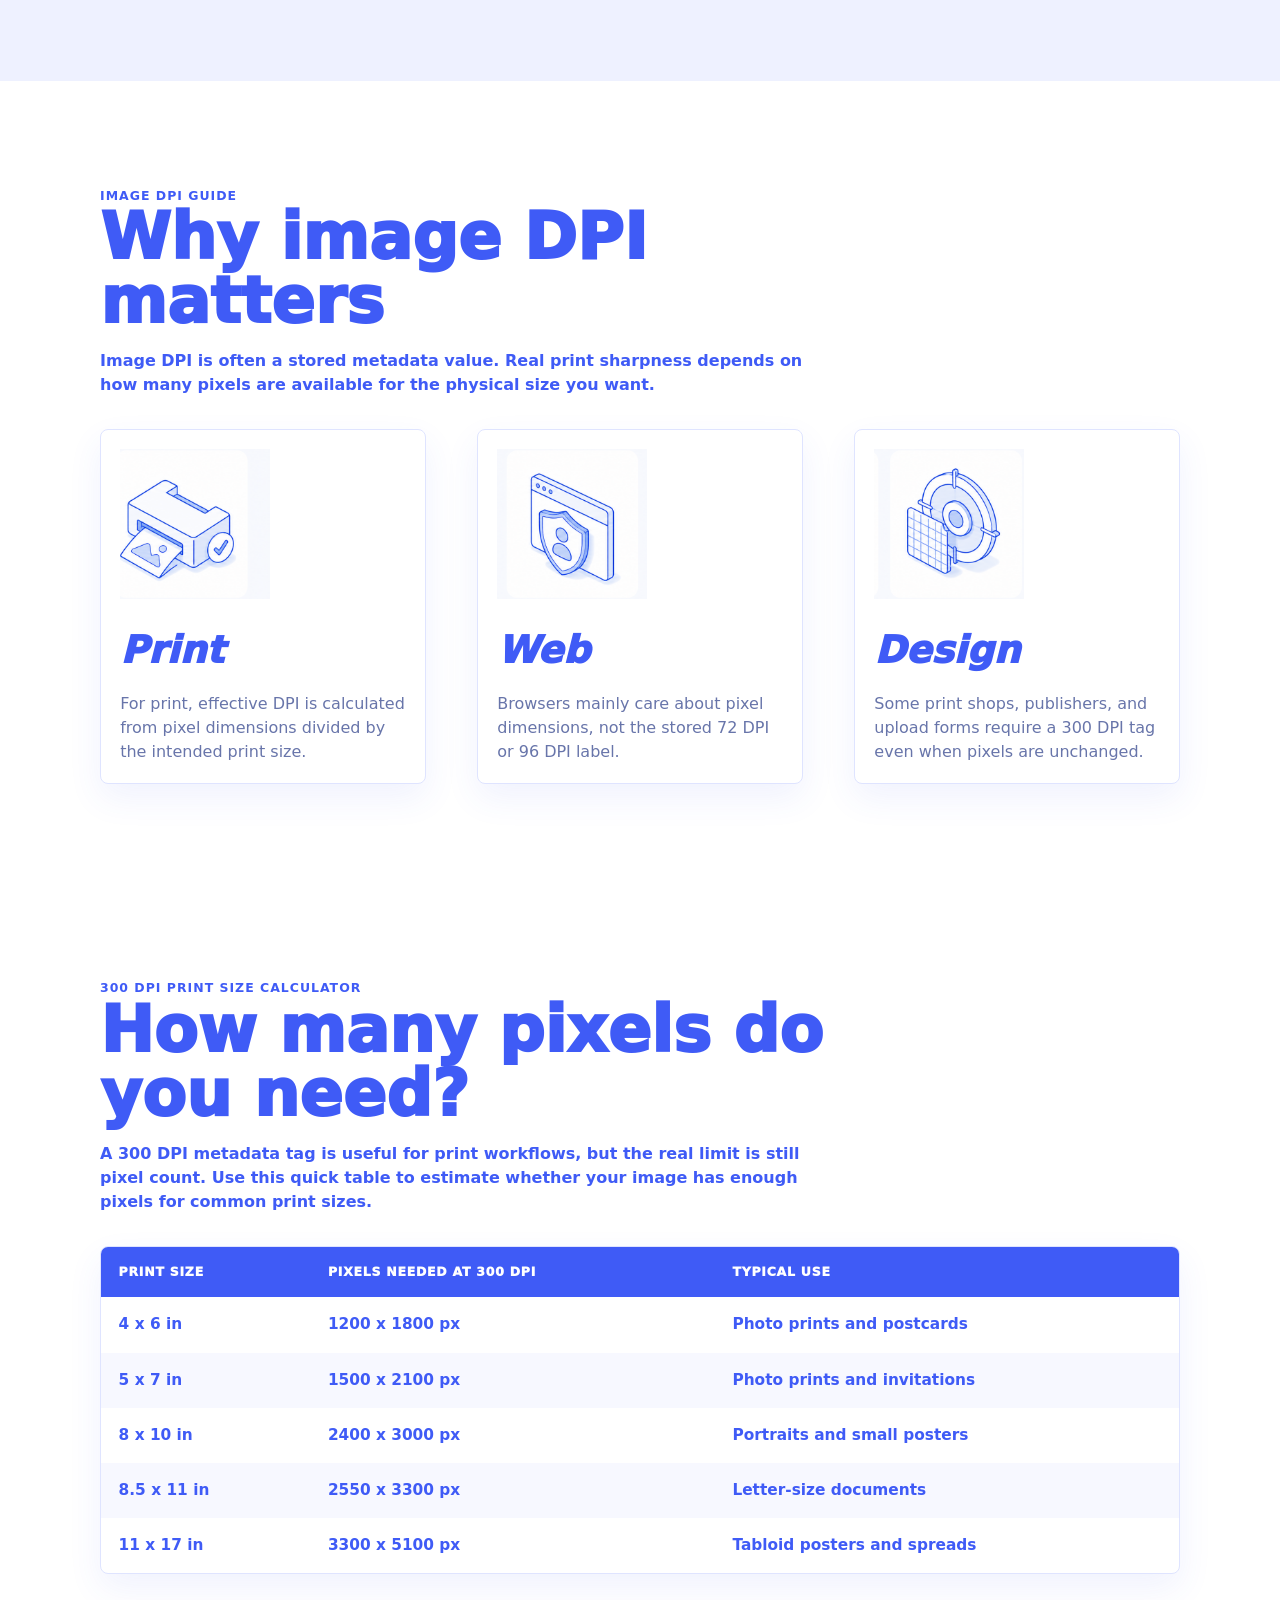
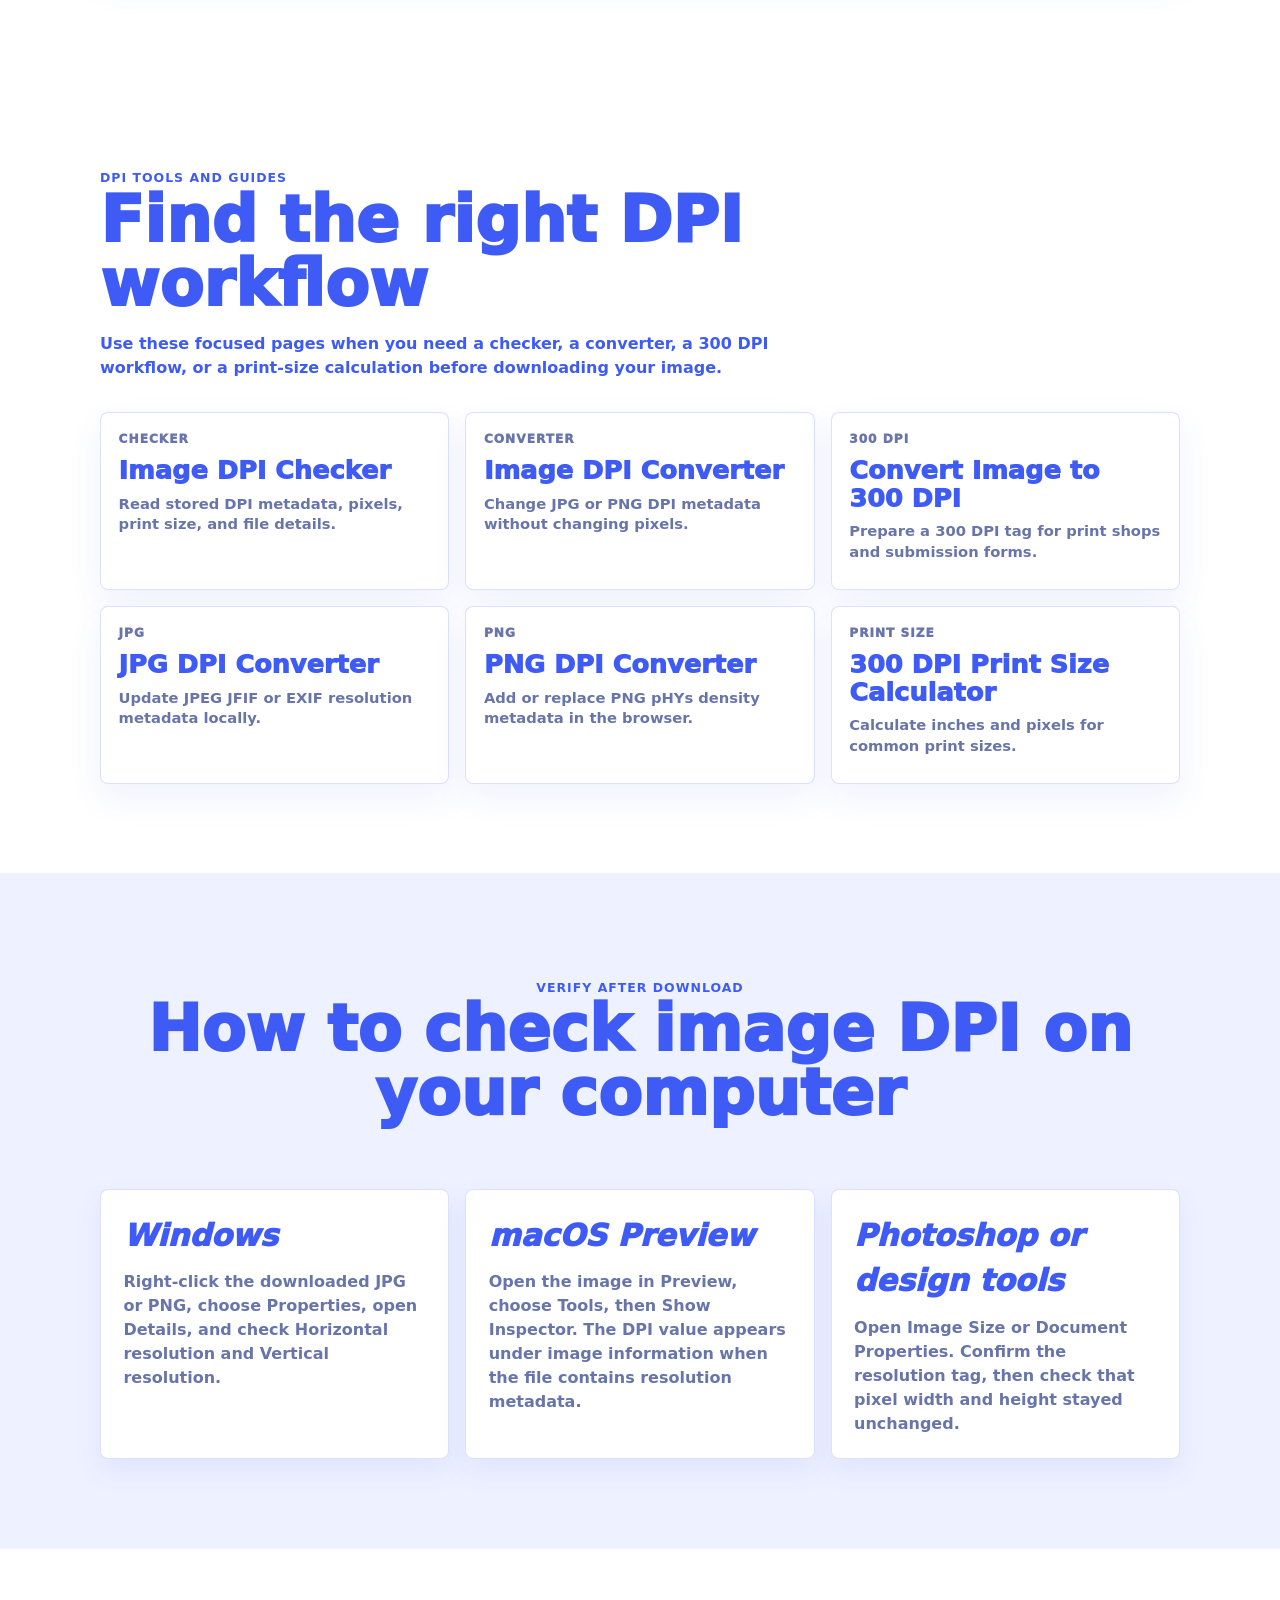
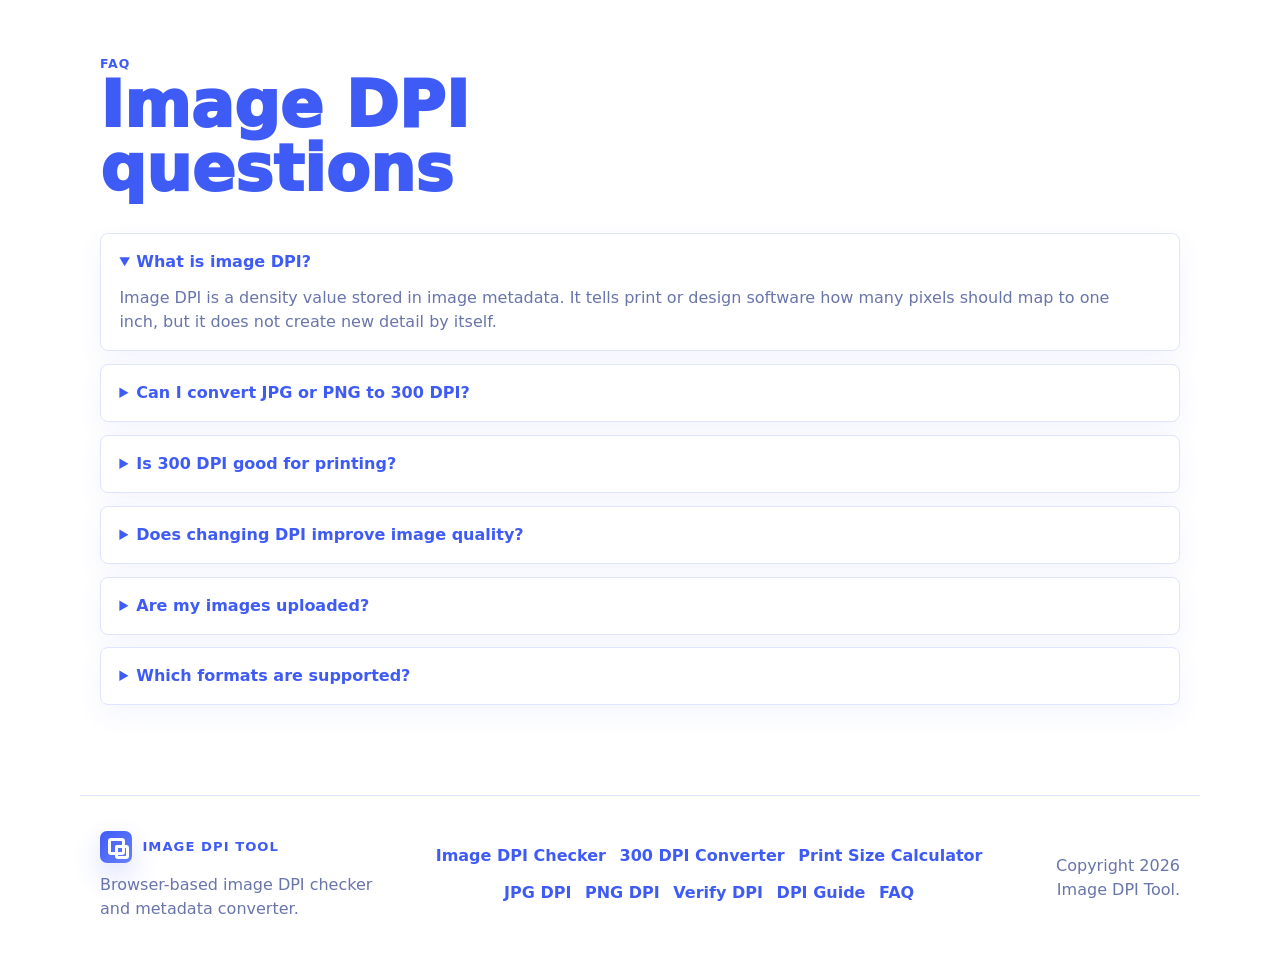
==== commit 85c7ce86: "feat: 新增鼠标效果" ====
--- a/index.html
+++ b/index.html
@@ -11,24 +11,29 @@
     <meta name="application-name" content="Image DPI Tool" />
     <meta name="theme-color" content="#3f5bf6" />
     <meta name="robots" content="index,follow" />
+    <link rel="canonical" href="https://imagedpi.net/" />
     <meta property="og:title" content="Image DPI Checker & 300 DPI Converter" />
     <meta
       property="og:description"
       content="Check image DPI, print size, and convert JPG or PNG DPI metadata locally in your browser."
     />
     <meta property="og:type" content="website" />
+    <meta property="og:url" content="https://imagedpi.net/" />
+    <meta property="og:image" content="https://imagedpi.net/assets/logo/image-dpi-logo-512.png" />
     <meta name="twitter:card" content="summary" />
     <meta name="twitter:title" content="Image DPI Checker & 300 DPI Converter" />
     <meta
       name="twitter:description"
       content="Private browser-based DPI checker and metadata converter for JPG and PNG images."
     />
+    <meta name="twitter:image" content="https://imagedpi.net/assets/logo/image-dpi-logo-512.png" />
     <link rel="icon" type="image/svg+xml" href="assets/logo/favicon.svg?v=logo-2" />
     <link rel="preload" href="assets/icons/upload-files.png" as="image" />
     <link rel="stylesheet" href="assets/styles.css" />
   </head>
   <body>
     <a class="skip-link" href="#tool">Skip to image DPI tool</a>
+    <div class="cursor-scan" id="cursorScan" aria-hidden="true"></div>
 
     <header class="site-header">
       <nav class="nav-shell" aria-label="Main navigation">
@@ -505,10 +510,11 @@
         "@context": "https://schema.org",
         "@type": "WebApplication",
         "name": "Image DPI Checker & Converter",
+        "url": "https://imagedpi.net/",
         "applicationCategory": "MultimediaApplication",
         "operatingSystem": "Any modern browser",
         "description": "A private browser-based tool to check image DPI, pixel size, megapixels, aspect ratio, print size, and convert JPG or PNG DPI metadata.",
-        "image": "assets/logo/favicon.svg",
+        "image": "https://imagedpi.net/assets/logo/image-dpi-logo-512.png",
         "isAccessibleForFree": true,
         "offers": {
           "@type": "Offer",
--- a/assets/styles.css
+++ b/assets/styles.css
@@ -38,6 +38,46 @@
   text-rendering: optimizeLegibility;
 }
 
+.cursor-scan {
+  --cursor-x: 50vw;
+  --cursor-y: 50vh;
+  position: fixed;
+  left: 0;
+  top: 0;
+  z-index: 30;
+  width: 220px;
+  height: 220px;
+  border-radius: 50%;
+  pointer-events: none;
+  opacity: 0;
+  transform: translate3d(calc(var(--cursor-x) - 110px), calc(var(--cursor-y) - 110px), 0);
+  transition: opacity 180ms ease;
+  background:
+    radial-gradient(circle, rgba(63, 91, 246, 0.2) 0 6%, rgba(63, 91, 246, 0.1) 28%, transparent 70%),
+    radial-gradient(circle at 56% 44%, rgba(22, 143, 106, 0.14), transparent 38%);
+  mix-blend-mode: multiply;
+  will-change: transform, opacity;
+}
+
+.cursor-scan::before,
+.cursor-scan::after {
+  content: "";
+  position: absolute;
+  inset: 58px;
+  border-radius: 50%;
+  border: 1px solid rgba(63, 91, 246, 0.24);
+}
+
+.cursor-scan::after {
+  inset: 88px;
+  border-color: rgba(22, 143, 106, 0.28);
+  box-shadow: 0 0 0 1px rgba(255, 255, 255, 0.5);
+}
+
+.cursor-scan.is-active {
+  opacity: 1;
+}
+
 a {
   color: inherit;
   text-decoration: none;
@@ -190,12 +230,46 @@
 }
 
 .hero-section {
+  --grid-shift-x: 0px;
+  --grid-shift-y: 0px;
+  position: relative;
+  overflow: hidden;
   max-width: 1180px;
   margin: 0 auto;
   padding: clamp(2.2rem, 5vw, 4.2rem) 1.25rem clamp(3rem, 6vw, 5.5rem);
 }
 
+.hero-section::before {
+  content: "";
+  position: absolute;
+  inset: -40px -80px 0;
+  z-index: 0;
+  pointer-events: none;
+  opacity: 0.58;
+  transform: translate3d(var(--grid-shift-x), var(--grid-shift-y), 0);
+  background-image:
+    linear-gradient(rgba(63, 91, 246, 0.1) 1px, transparent 1px),
+    linear-gradient(90deg, rgba(63, 91, 246, 0.1) 1px, transparent 1px),
+    radial-gradient(circle at 50% 12%, rgba(63, 91, 246, 0.08), transparent 38%);
+  background-size: 34px 34px, 34px 34px, 100% 100%;
+  mask-image: linear-gradient(to bottom, transparent 0%, #000 16%, #000 72%, transparent 100%);
+  -webkit-mask-image: linear-gradient(to bottom, transparent 0%, #000 16%, #000 72%, transparent 100%);
+  will-change: transform;
+}
+
+.hero-section::after {
+  content: "";
+  position: absolute;
+  inset: auto 10% 28px;
+  z-index: 0;
+  height: 1px;
+  pointer-events: none;
+  background: linear-gradient(90deg, transparent, rgba(63, 91, 246, 0.28), transparent);
+}
+
 .hero-copy {
+  position: relative;
+  z-index: 1;
   max-width: 760px;
   margin: 0 auto 2.3rem;
   text-align: center;
@@ -236,18 +310,60 @@
 }
 
 .tool-stage {
+  position: relative;
+  z-index: 1;
   max-width: 900px;
   margin: 0 auto;
 }
 
 .drop-zone {
-  display: grid;
+  --spotlight-x: 50%;
+  --spotlight-y: 50%;
+  position: relative;
+  display: grid;
+  overflow: hidden;
   min-height: 255px;
   border: 4px dashed var(--blue);
   border-radius: 22px;
   background: #ffffff;
   padding: clamp(1.1rem, 3vw, 2rem);
   transition: border-color 180ms ease, background 180ms ease, box-shadow 180ms ease, transform 180ms ease;
+}
+
+.drop-zone::before {
+  content: "";
+  position: absolute;
+  inset: 0;
+  z-index: 0;
+  pointer-events: none;
+  opacity: 0;
+  transition: opacity 180ms ease;
+  background:
+    radial-gradient(circle at var(--spotlight-x) var(--spotlight-y), rgba(63, 91, 246, 0.18), rgba(63, 91, 246, 0.07) 24%, transparent 48%),
+    linear-gradient(115deg, transparent 0 44%, rgba(255, 255, 255, 0.78) 49%, transparent 54% 100%);
+}
+
+.drop-zone::after {
+  content: "";
+  position: absolute;
+  inset: 10px;
+  z-index: 0;
+  border-radius: 16px;
+  pointer-events: none;
+  opacity: 0;
+  transition: opacity 180ms ease;
+  background-image:
+    linear-gradient(rgba(63, 91, 246, 0.1) 1px, transparent 1px),
+    linear-gradient(90deg, rgba(63, 91, 246, 0.1) 1px, transparent 1px);
+  background-position: var(--spotlight-x) var(--spotlight-y);
+  background-size: 24px 24px;
+  mask-image: radial-gradient(circle at var(--spotlight-x) var(--spotlight-y), #000 0 34%, transparent 60%);
+  -webkit-mask-image: radial-gradient(circle at var(--spotlight-x) var(--spotlight-y), #000 0 34%, transparent 60%);
+}
+
+.drop-zone > * {
+  position: relative;
+  z-index: 1;
 }
 
 .file-input-native {
@@ -266,6 +382,13 @@
   background: #fbfcff;
   box-shadow: var(--shadow);
   transform: translateY(-2px);
+}
+
+.drop-zone:hover::before,
+.drop-zone:hover::after,
+.drop-zone.is-dragging::before,
+.drop-zone.is-dragging::after {
+  opacity: 1;
 }
 
 .drop-zone.is-dragging {
@@ -1473,6 +1596,18 @@
   }
 }
 
+@media (hover: none), (pointer: coarse) {
+  .cursor-scan,
+  .drop-zone::before,
+  .drop-zone::after {
+    display: none;
+  }
+
+  .hero-section::before {
+    transform: none;
+  }
+}
+
 @media (prefers-reduced-motion: reduce) {
   *,
   *::before,
@@ -1482,4 +1617,14 @@
     animation-iteration-count: 1 !important;
     transition-duration: 0.01ms !important;
   }
-}
+
+  .cursor-scan,
+  .drop-zone::before,
+  .drop-zone::after {
+    display: none;
+  }
+
+  .hero-section::before {
+    transform: none;
+  }
+}
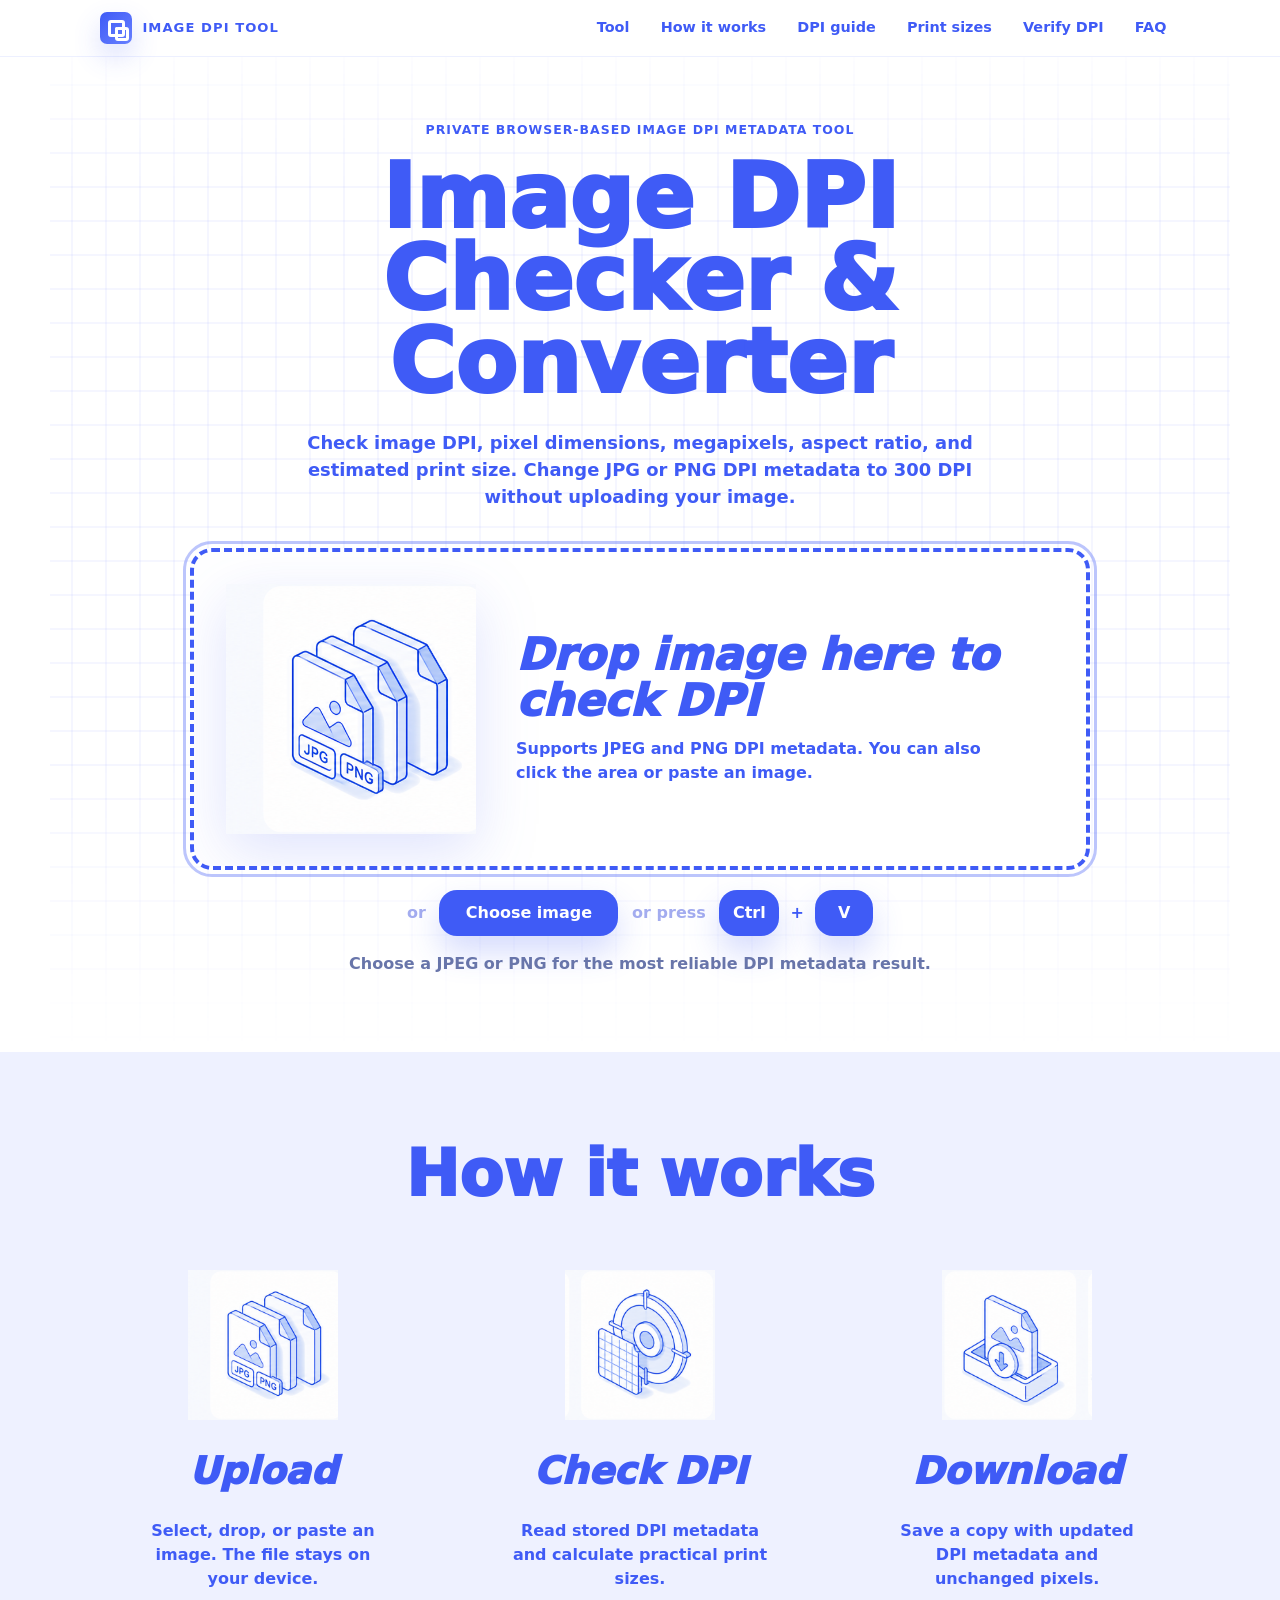
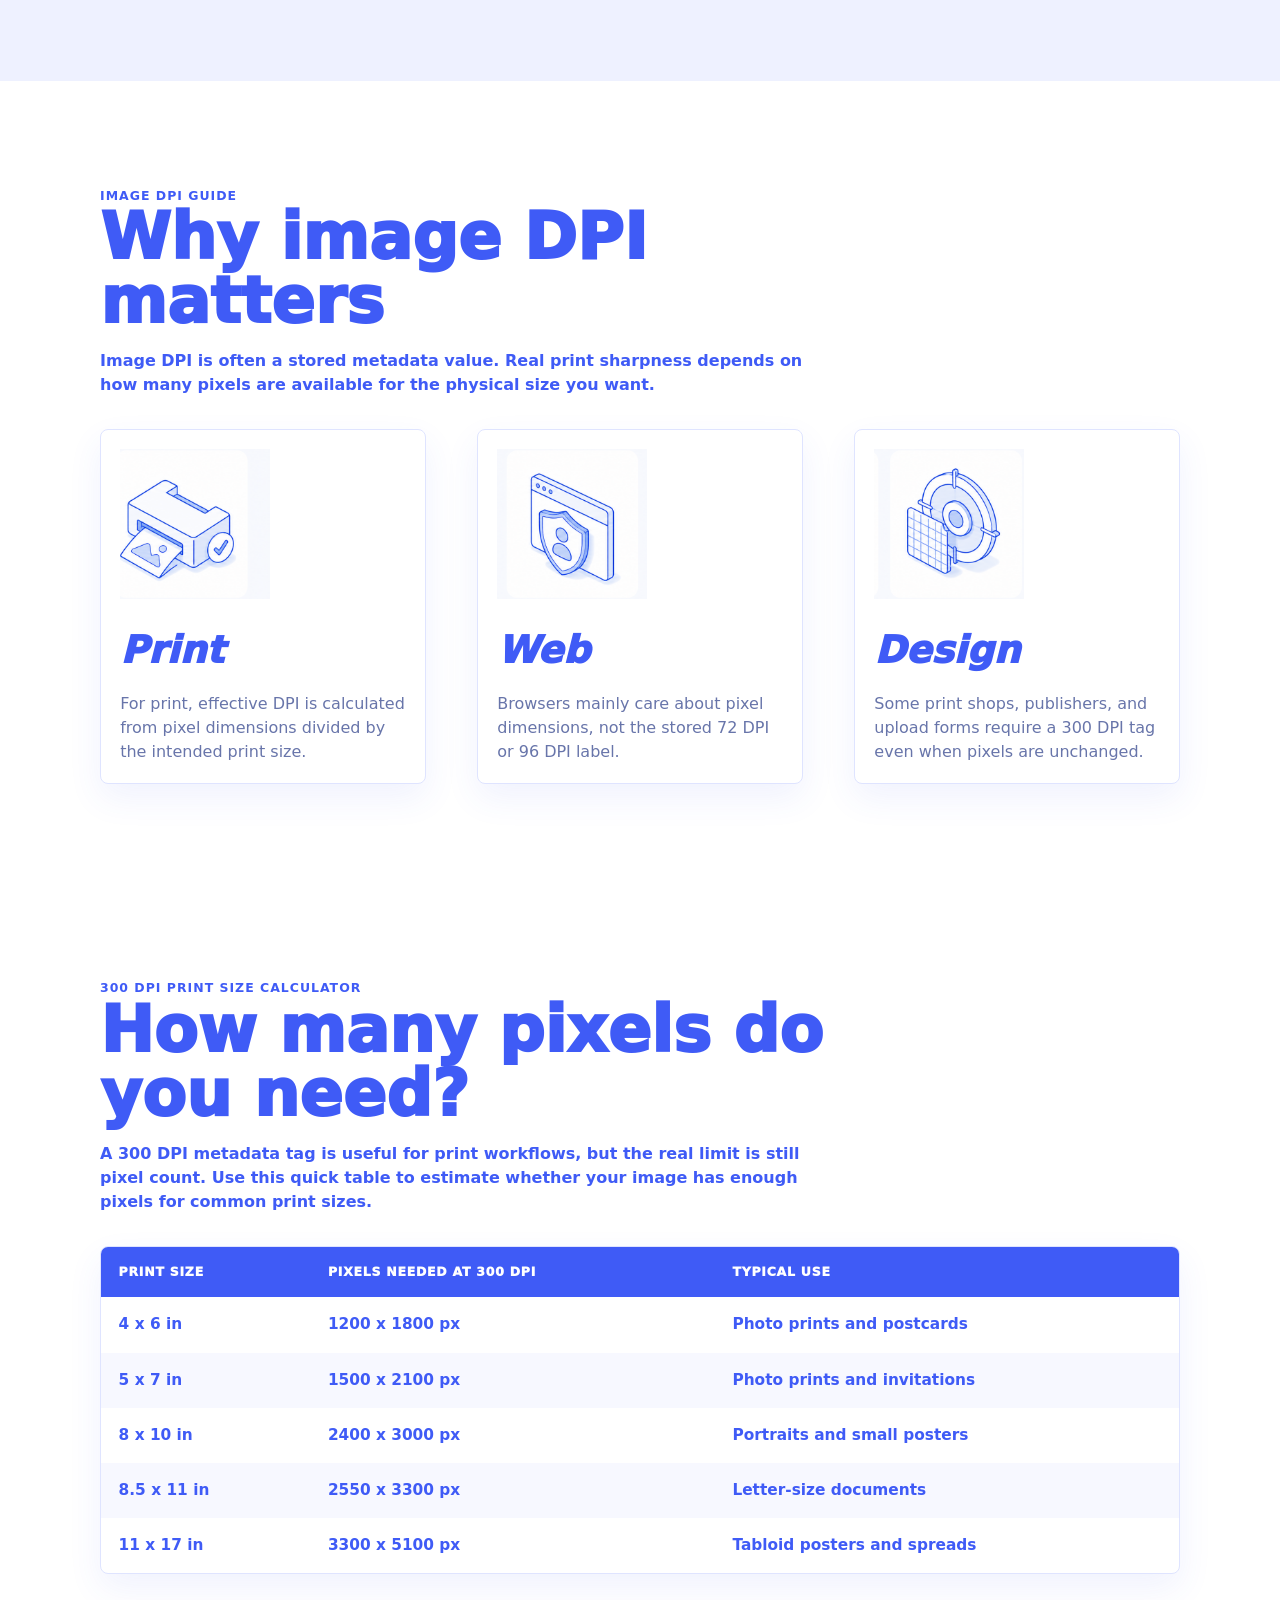
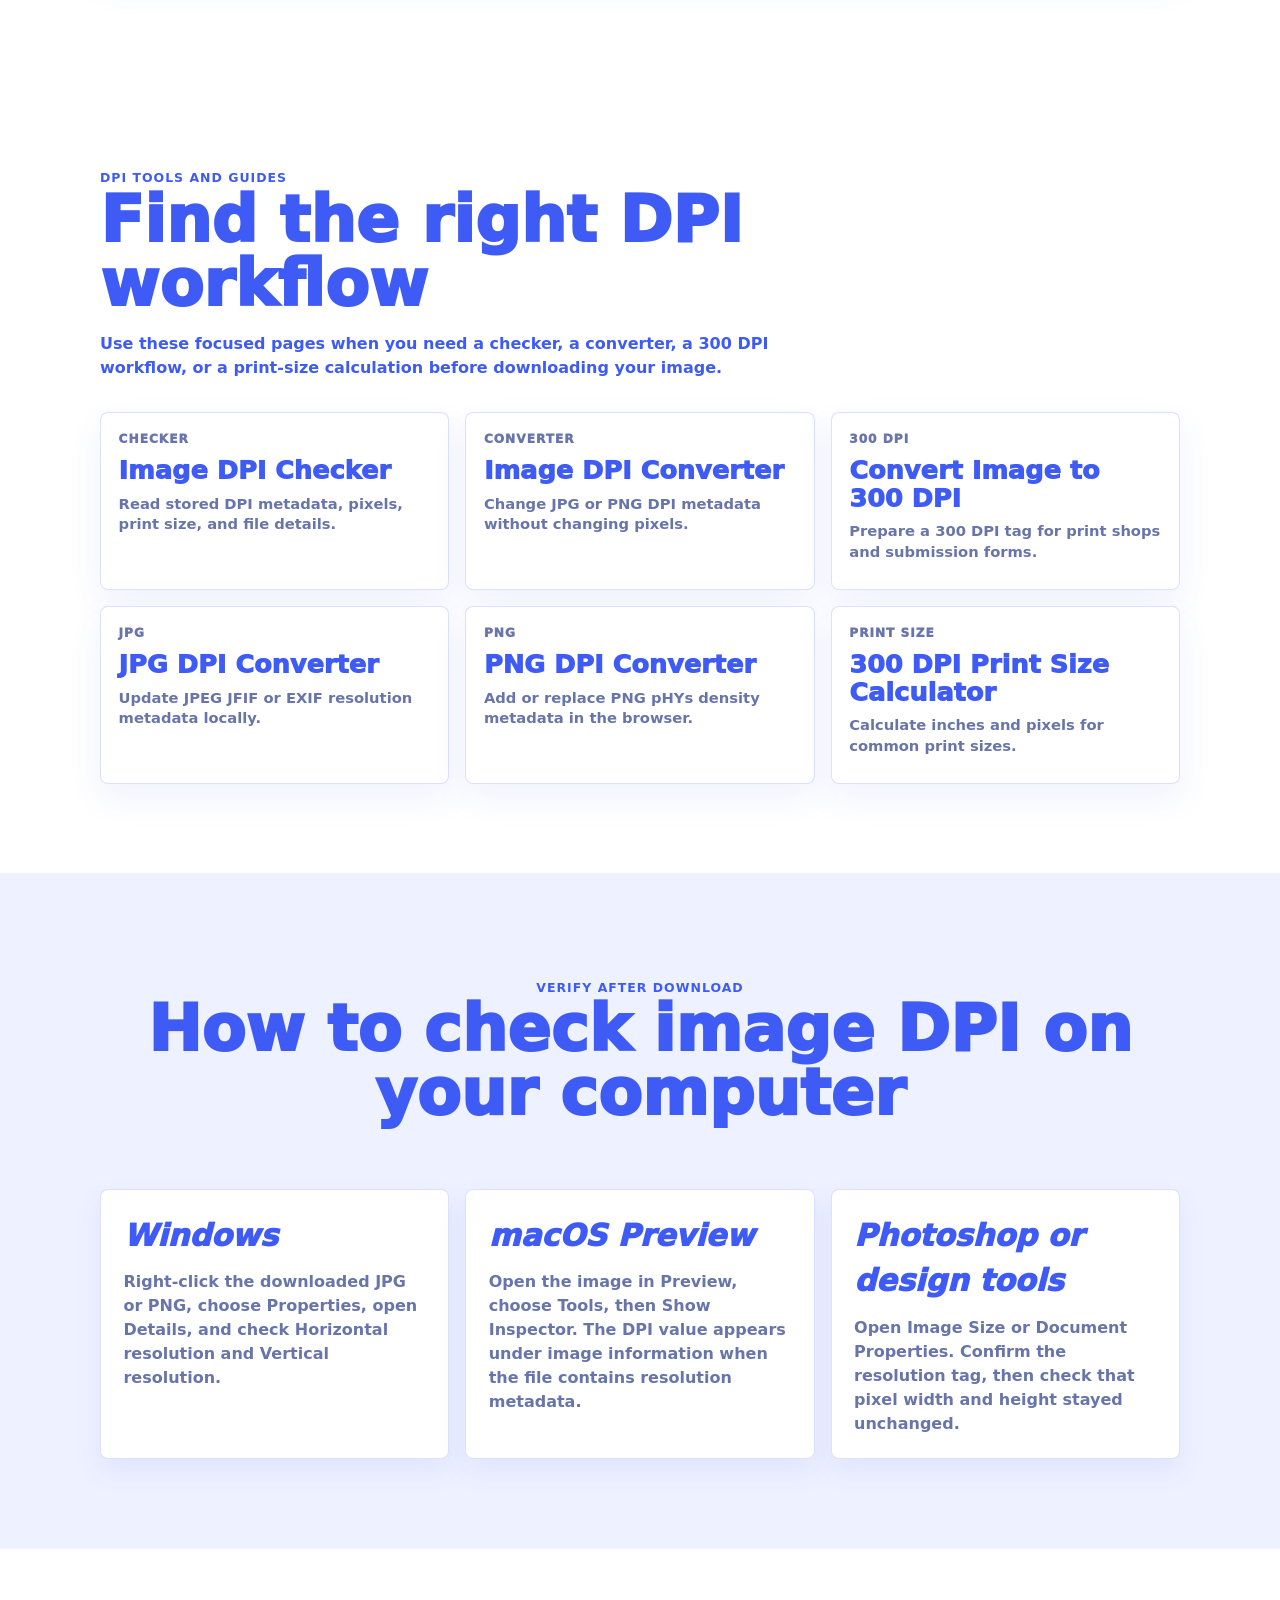
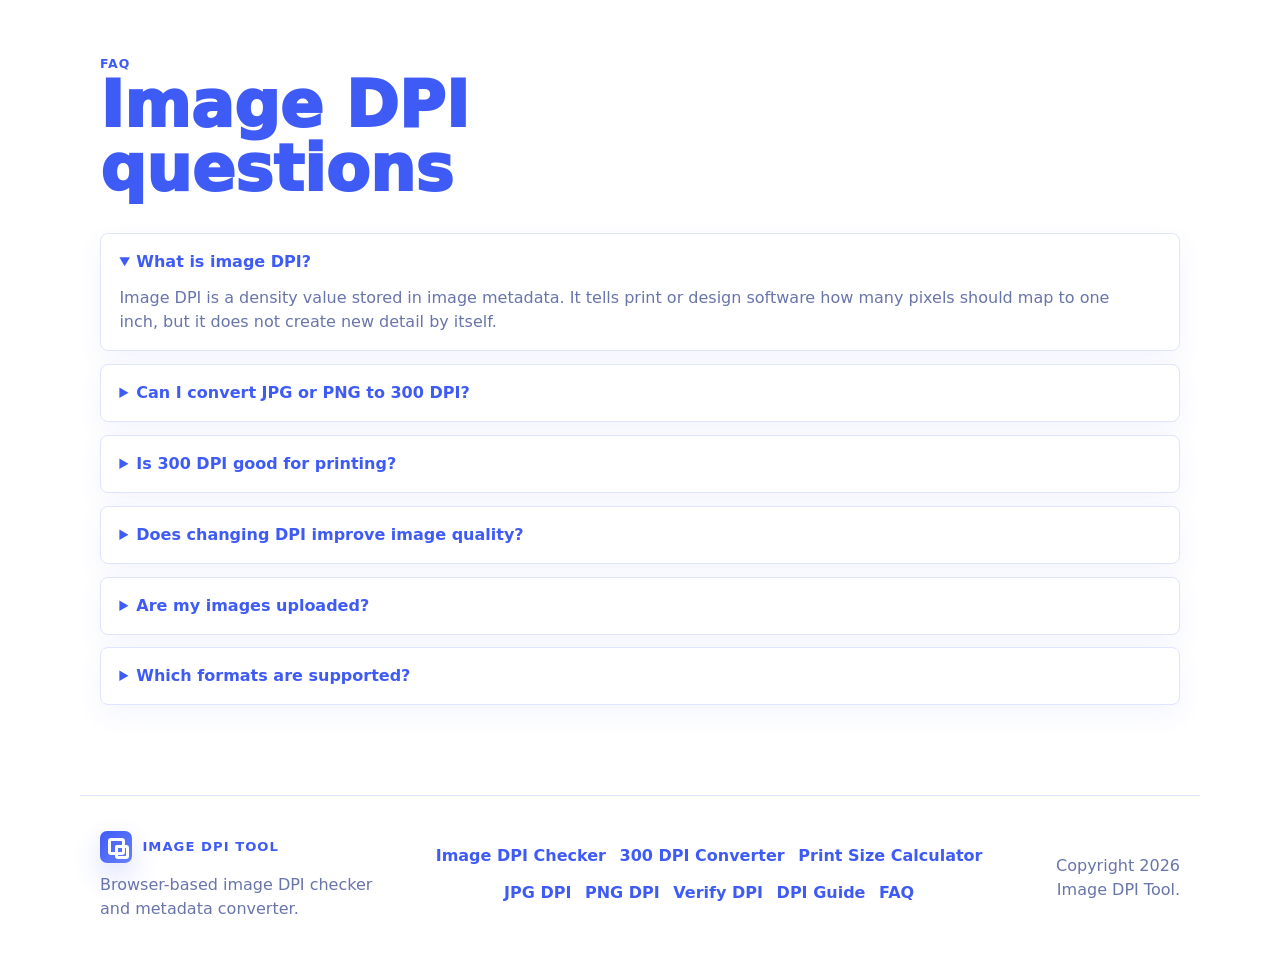
==== commit ab45a602: "fix: 优化鼠标动效和SEO" ====
--- a/index.html
+++ b/index.html
@@ -10,6 +10,8 @@
     />
     <meta name="application-name" content="Image DPI Tool" />
     <meta name="theme-color" content="#3f5bf6" />
+    <!-- Set this to your Cloudflare Turnstile site key to require verification before downloads. -->
+    <meta name="turnstile-site-key" content="" />
     <meta name="robots" content="index,follow" />
     <link rel="canonical" href="https://imagedpi.net/" />
     <meta property="og:title" content="Image DPI Checker & 300 DPI Converter" />
@@ -18,8 +20,10 @@
       content="Check image DPI, print size, and convert JPG or PNG DPI metadata locally in your browser."
     />
     <meta property="og:type" content="website" />
+    <meta property="og:site_name" content="Image DPI Tool" />
     <meta property="og:url" content="https://imagedpi.net/" />
     <meta property="og:image" content="https://imagedpi.net/assets/logo/image-dpi-logo-512.png" />
+    <meta property="og:image:alt" content="Image DPI Tool logo" />
     <meta name="twitter:card" content="summary" />
     <meta name="twitter:title" content="Image DPI Checker & 300 DPI Converter" />
     <meta
@@ -27,17 +31,18 @@
       content="Private browser-based DPI checker and metadata converter for JPG and PNG images."
     />
     <meta name="twitter:image" content="https://imagedpi.net/assets/logo/image-dpi-logo-512.png" />
+    <meta name="twitter:image:alt" content="Image DPI Tool logo" />
     <link rel="icon" type="image/svg+xml" href="assets/logo/favicon.svg?v=logo-2" />
+    <link rel="preconnect" href="https://challenges.cloudflare.com" />
     <link rel="preload" href="assets/icons/upload-files.png" as="image" />
     <link rel="stylesheet" href="assets/styles.css" />
   </head>
   <body>
     <a class="skip-link" href="#tool">Skip to image DPI tool</a>
-    <div class="cursor-scan" id="cursorScan" aria-hidden="true"></div>
 
     <header class="site-header">
       <nav class="nav-shell" aria-label="Main navigation">
-        <a class="brand" href="#" aria-label="Image DPI Tool home">
+        <a class="brand" href="./" aria-label="Image DPI Tool home">
           <span class="brand-mark" aria-hidden="true">
             <span class="brand-mark-inner"></span>
           </span>
@@ -240,6 +245,10 @@
                   <span id="pixelTruth">Upload an image to see the exact pixel dimensions.</span>
                 </div>
               </article>
+            </div>
+
+            <div class="turnstile-panel" id="turnstilePanel" aria-label="Security verification" hidden>
+              <div id="turnstileWidget"></div>
             </div>
 
             <div class="action-row">
@@ -484,7 +493,7 @@
 
     <footer class="site-footer">
       <div>
-        <a class="brand footer-brand" href="#">
+        <a class="brand footer-brand" href="./">
           <span class="brand-mark" aria-hidden="true">
             <span class="brand-mark-inner"></span>
           </span>
@@ -508,25 +517,93 @@
     <script type="application/ld+json">
       {
         "@context": "https://schema.org",
-        "@type": "WebApplication",
-        "name": "Image DPI Checker & Converter",
-        "url": "https://imagedpi.net/",
-        "applicationCategory": "MultimediaApplication",
-        "operatingSystem": "Any modern browser",
-        "description": "A private browser-based tool to check image DPI, pixel size, megapixels, aspect ratio, print size, and convert JPG or PNG DPI metadata.",
-        "image": "https://imagedpi.net/assets/logo/image-dpi-logo-512.png",
-        "isAccessibleForFree": true,
-        "offers": {
-          "@type": "Offer",
-          "price": "0",
-          "priceCurrency": "USD"
-        },
-        "featureList": [
-          "Check JPG and PNG DPI metadata",
-          "Convert image metadata to 72, 96, 150, 300, or 600 DPI",
-          "Calculate print size from pixel dimensions",
-          "Show megapixels and aspect ratio",
-          "Process images locally without upload"
+        "@graph": [
+          {
+            "@type": "WebSite",
+            "@id": "https://imagedpi.net/#website",
+            "name": "Image DPI Tool",
+            "url": "https://imagedpi.net/",
+            "description": "Browser-based image DPI checker and metadata converter for JPG and PNG images.",
+            "inLanguage": "en"
+          },
+          {
+            "@type": "WebApplication",
+            "@id": "https://imagedpi.net/#app",
+            "name": "Image DPI Checker & Converter",
+            "url": "https://imagedpi.net/",
+            "applicationCategory": "MultimediaApplication",
+            "operatingSystem": "Any modern browser",
+            "browserRequirements": "Requires JavaScript and a modern browser with local file access.",
+            "description": "A private browser-based tool to check image DPI, pixel size, megapixels, aspect ratio, print size, and convert JPG or PNG DPI metadata.",
+            "image": "https://imagedpi.net/assets/logo/image-dpi-logo-512.png",
+            "isAccessibleForFree": true,
+            "offers": {
+              "@type": "Offer",
+              "price": "0",
+              "priceCurrency": "USD"
+            },
+            "featureList": [
+              "Check JPG and PNG DPI metadata",
+              "Convert image metadata to 72, 96, 150, 300, or 600 DPI",
+              "Calculate print size from pixel dimensions",
+              "Show megapixels and aspect ratio",
+              "Process images locally without upload"
+            ]
+          },
+          {
+            "@type": "FAQPage",
+            "@id": "https://imagedpi.net/#faq",
+            "mainEntity": [
+              {
+                "@type": "Question",
+                "name": "What is image DPI?",
+                "acceptedAnswer": {
+                  "@type": "Answer",
+                  "text": "Image DPI is metadata that tells print and layout software how many image pixels should fit in one inch. Web browsers mostly use pixel dimensions, while print workflows use effective DPI based on pixels divided by physical size."
+                }
+              },
+              {
+                "@type": "Question",
+                "name": "Can I convert JPG or PNG to 300 DPI?",
+                "acceptedAnswer": {
+                  "@type": "Answer",
+                  "text": "Yes. The tool can write a 300 DPI metadata tag to supported JPG and PNG files locally in the browser without uploading the image."
+                }
+              },
+              {
+                "@type": "Question",
+                "name": "Is 300 DPI good for printing?",
+                "acceptedAnswer": {
+                  "@type": "Answer",
+                  "text": "300 DPI is a common print target, but print quality still depends on pixel count. Divide the image pixel dimensions by the intended print size to estimate effective DPI."
+                }
+              },
+              {
+                "@type": "Question",
+                "name": "Does changing DPI improve image quality?",
+                "acceptedAnswer": {
+                  "@type": "Answer",
+                  "text": "Changing DPI metadata does not add detail or increase pixels. It changes how compatible software interprets the physical print size."
+                }
+              },
+              {
+                "@type": "Question",
+                "name": "Are my images uploaded?",
+                "acceptedAnswer": {
+                  "@type": "Answer",
+                  "text": "No. The checker and converter run in the browser so selected images stay on the device."
+                }
+              },
+              {
+                "@type": "Question",
+                "name": "Which formats are supported?",
+                "acceptedAnswer": {
+                  "@type": "Answer",
+                  "text": "The tool is focused on JPEG and PNG files because their DPI metadata can be read and rewritten reliably in the browser."
+                }
+              }
+            ]
+          }
         ]
       }
     </script>
--- a/assets/styles.css
+++ b/assets/styles.css
@@ -38,46 +38,6 @@
   text-rendering: optimizeLegibility;
 }
 
-.cursor-scan {
-  --cursor-x: 50vw;
-  --cursor-y: 50vh;
-  position: fixed;
-  left: 0;
-  top: 0;
-  z-index: 30;
-  width: 220px;
-  height: 220px;
-  border-radius: 50%;
-  pointer-events: none;
-  opacity: 0;
-  transform: translate3d(calc(var(--cursor-x) - 110px), calc(var(--cursor-y) - 110px), 0);
-  transition: opacity 180ms ease;
-  background:
-    radial-gradient(circle, rgba(63, 91, 246, 0.2) 0 6%, rgba(63, 91, 246, 0.1) 28%, transparent 70%),
-    radial-gradient(circle at 56% 44%, rgba(22, 143, 106, 0.14), transparent 38%);
-  mix-blend-mode: multiply;
-  will-change: transform, opacity;
-}
-
-.cursor-scan::before,
-.cursor-scan::after {
-  content: "";
-  position: absolute;
-  inset: 58px;
-  border-radius: 50%;
-  border: 1px solid rgba(63, 91, 246, 0.24);
-}
-
-.cursor-scan::after {
-  inset: 88px;
-  border-color: rgba(22, 143, 106, 0.28);
-  box-shadow: 0 0 0 1px rgba(255, 255, 255, 0.5);
-}
-
-.cursor-scan.is-active {
-  opacity: 1;
-}
-
 a {
   color: inherit;
   text-decoration: none;
@@ -230,8 +190,6 @@
 }
 
 .hero-section {
-  --grid-shift-x: 0px;
-  --grid-shift-y: 0px;
   position: relative;
   overflow: hidden;
   max-width: 1180px;
@@ -246,25 +204,27 @@
   z-index: 0;
   pointer-events: none;
   opacity: 0.58;
-  transform: translate3d(var(--grid-shift-x), var(--grid-shift-y), 0);
   background-image:
     linear-gradient(rgba(63, 91, 246, 0.1) 1px, transparent 1px),
-    linear-gradient(90deg, rgba(63, 91, 246, 0.1) 1px, transparent 1px),
-    radial-gradient(circle at 50% 12%, rgba(63, 91, 246, 0.08), transparent 38%);
-  background-size: 34px 34px, 34px 34px, 100% 100%;
+    linear-gradient(90deg, rgba(63, 91, 246, 0.1) 1px, transparent 1px);
+  background-size: 34px 34px, 34px 34px;
   mask-image: linear-gradient(to bottom, transparent 0%, #000 16%, #000 72%, transparent 100%);
   -webkit-mask-image: linear-gradient(to bottom, transparent 0%, #000 16%, #000 72%, transparent 100%);
-  will-change: transform;
-}
-
-.hero-section::after {
-  content: "";
+}
+
+.hero-section.has-grid-canvas::before {
+  opacity: 0;
+}
+
+.hero-grid-canvas {
   position: absolute;
-  inset: auto 10% 28px;
+  inset: -40px -80px 0;
   z-index: 0;
-  height: 1px;
+  width: calc(100% + 160px);
+  height: calc(100% + 40px);
   pointer-events: none;
-  background: linear-gradient(90deg, transparent, rgba(63, 91, 246, 0.28), transparent);
+  mask-image: linear-gradient(to bottom, transparent 0%, #000 16%, #000 72%, transparent 100%);
+  -webkit-mask-image: linear-gradient(to bottom, transparent 0%, #000 16%, #000 72%, transparent 100%);
 }
 
 .hero-copy {
@@ -317,8 +277,6 @@
 }
 
 .drop-zone {
-  --spotlight-x: 50%;
-  --spotlight-y: 50%;
   position: relative;
   display: grid;
   overflow: hidden;
@@ -328,37 +286,6 @@
   background: #ffffff;
   padding: clamp(1.1rem, 3vw, 2rem);
   transition: border-color 180ms ease, background 180ms ease, box-shadow 180ms ease, transform 180ms ease;
-}
-
-.drop-zone::before {
-  content: "";
-  position: absolute;
-  inset: 0;
-  z-index: 0;
-  pointer-events: none;
-  opacity: 0;
-  transition: opacity 180ms ease;
-  background:
-    radial-gradient(circle at var(--spotlight-x) var(--spotlight-y), rgba(63, 91, 246, 0.18), rgba(63, 91, 246, 0.07) 24%, transparent 48%),
-    linear-gradient(115deg, transparent 0 44%, rgba(255, 255, 255, 0.78) 49%, transparent 54% 100%);
-}
-
-.drop-zone::after {
-  content: "";
-  position: absolute;
-  inset: 10px;
-  z-index: 0;
-  border-radius: 16px;
-  pointer-events: none;
-  opacity: 0;
-  transition: opacity 180ms ease;
-  background-image:
-    linear-gradient(rgba(63, 91, 246, 0.1) 1px, transparent 1px),
-    linear-gradient(90deg, rgba(63, 91, 246, 0.1) 1px, transparent 1px);
-  background-position: var(--spotlight-x) var(--spotlight-y);
-  background-size: 24px 24px;
-  mask-image: radial-gradient(circle at var(--spotlight-x) var(--spotlight-y), #000 0 34%, transparent 60%);
-  -webkit-mask-image: radial-gradient(circle at var(--spotlight-x) var(--spotlight-y), #000 0 34%, transparent 60%);
 }
 
 .drop-zone > * {
@@ -382,13 +309,6 @@
   background: #fbfcff;
   box-shadow: var(--shadow);
   transform: translateY(-2px);
-}
-
-.drop-zone:hover::before,
-.drop-zone:hover::after,
-.drop-zone.is-dragging::before,
-.drop-zone.is-dragging::after {
-  opacity: 1;
 }
 
 .drop-zone.is-dragging {
@@ -887,6 +807,22 @@
   padding: 0.42rem 0.7rem;
 }
 
+.turnstile-panel {
+  display: flex;
+  justify-content: center;
+  min-height: 65px;
+  margin-top: clamp(1.7rem, 4vw, 2.5rem);
+}
+
+.turnstile-panel[hidden] {
+  display: none;
+}
+
+#turnstileWidget {
+  width: min(100%, 320px);
+  min-height: 65px;
+}
+
 .action-row {
   display: flex;
   justify-content: center;
@@ -1597,14 +1533,12 @@
 }
 
 @media (hover: none), (pointer: coarse) {
-  .cursor-scan,
-  .drop-zone::before,
-  .drop-zone::after {
+  .hero-grid-canvas {
     display: none;
   }
 
-  .hero-section::before {
-    transform: none;
+  .hero-section.has-grid-canvas::before {
+    opacity: 0.58;
   }
 }
 
@@ -1618,13 +1552,11 @@
     transition-duration: 0.01ms !important;
   }
 
-  .cursor-scan,
-  .drop-zone::before,
-  .drop-zone::after {
+  .hero-grid-canvas {
     display: none;
   }
 
-  .hero-section::before {
-    transform: none;
-  }
-}
+  .hero-section.has-grid-canvas::before {
+    opacity: 0.58;
+  }
+}
